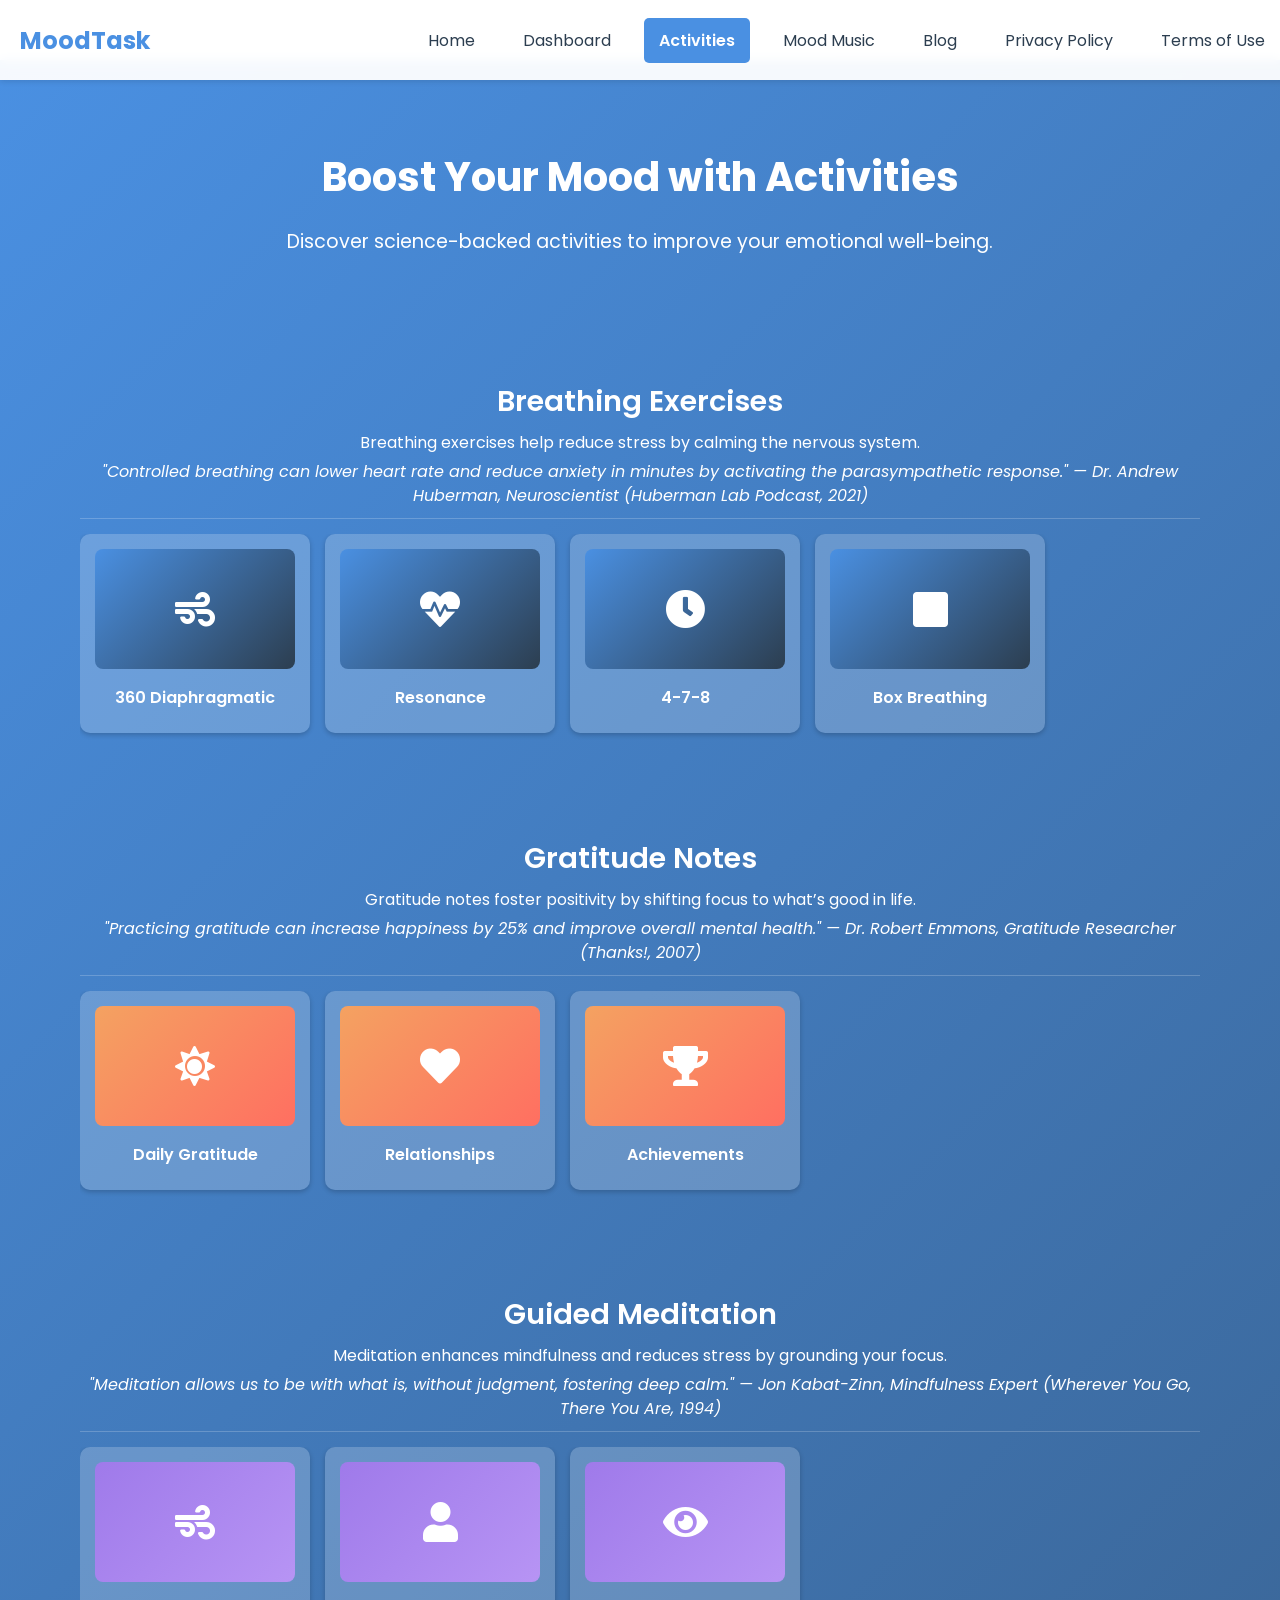
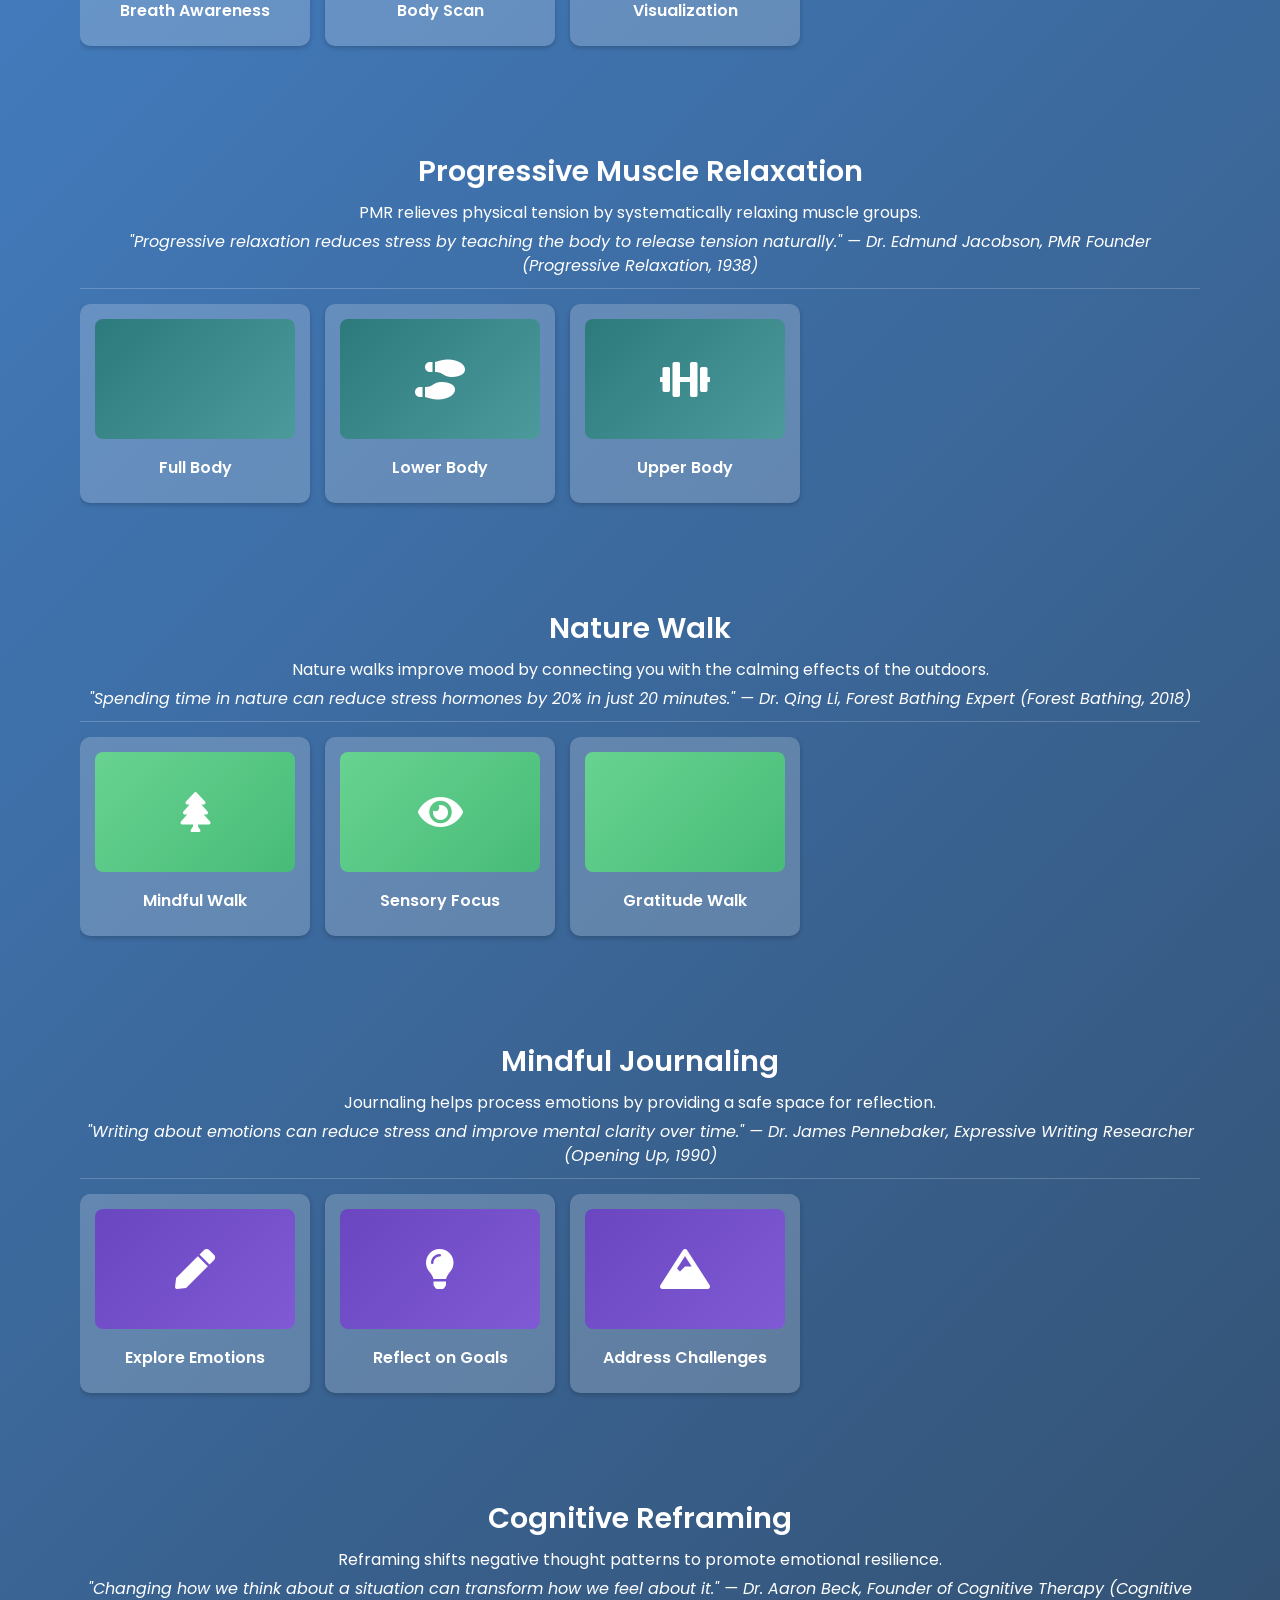
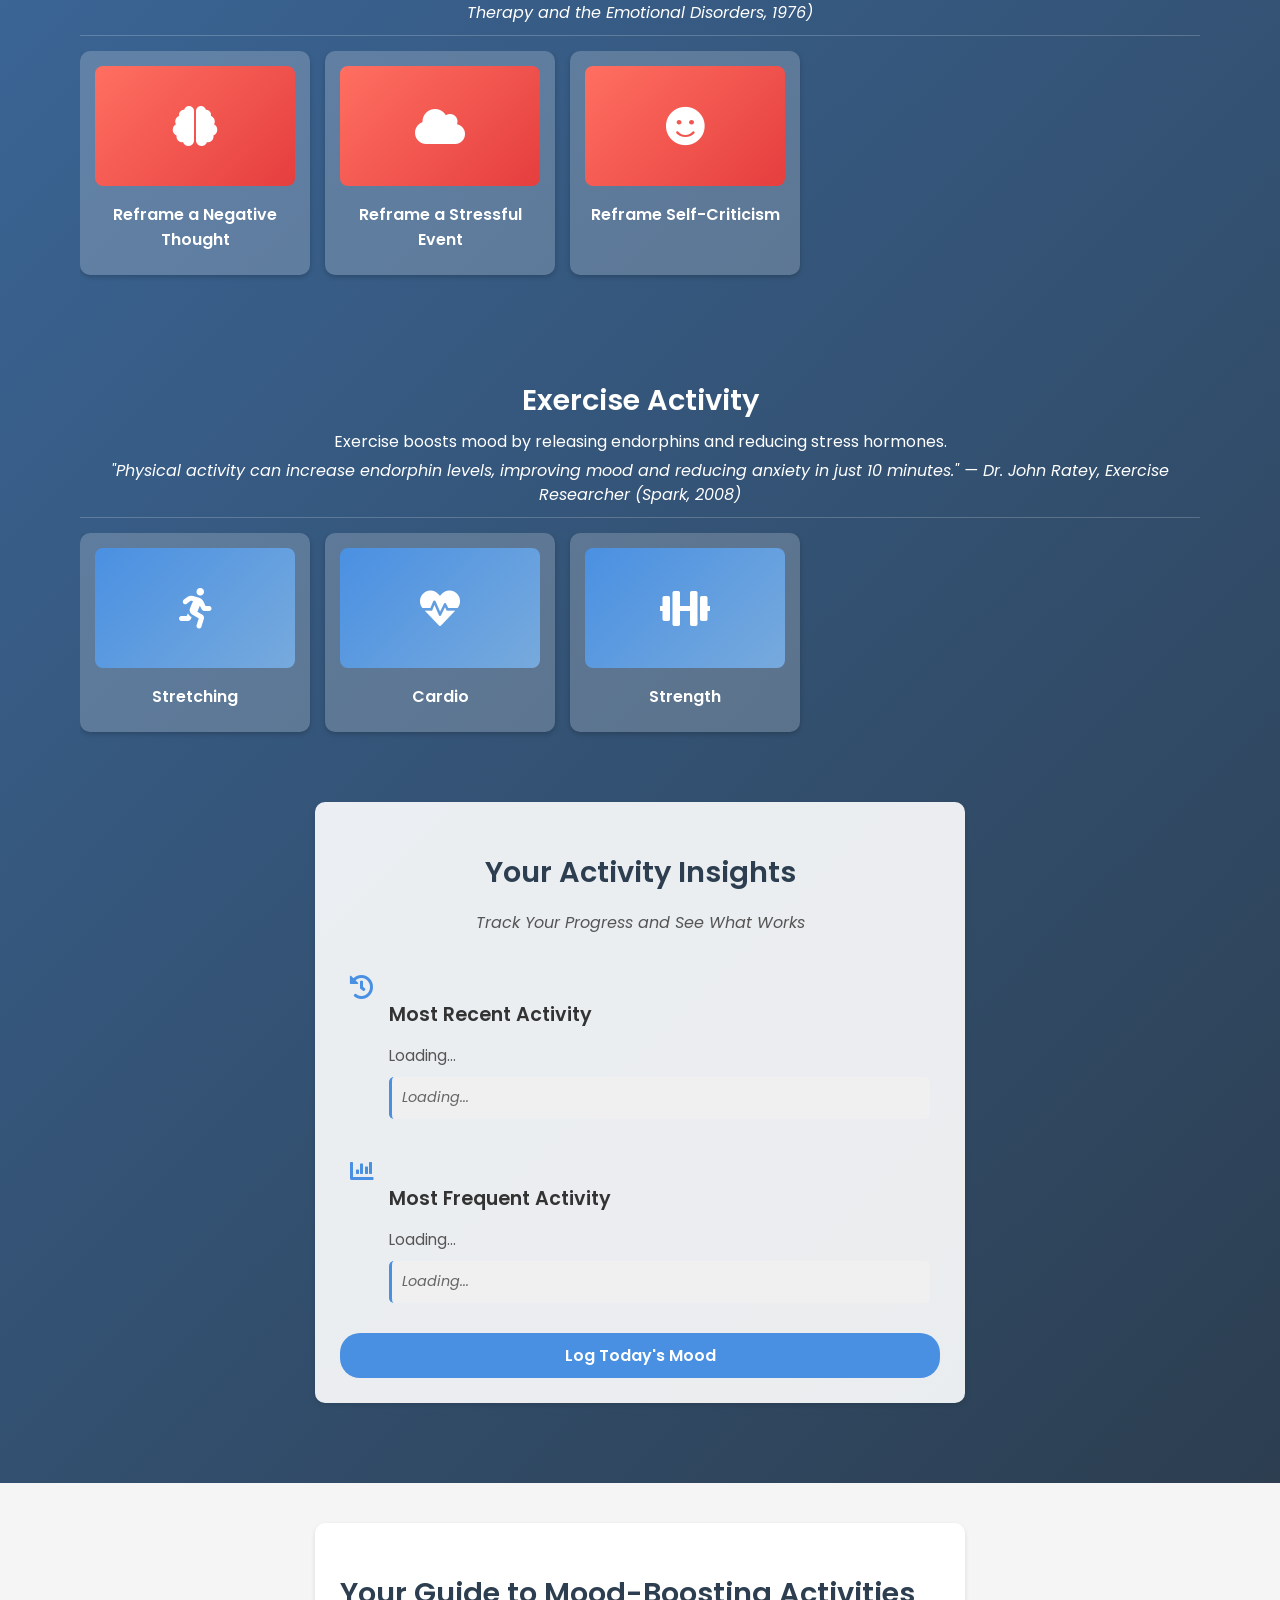
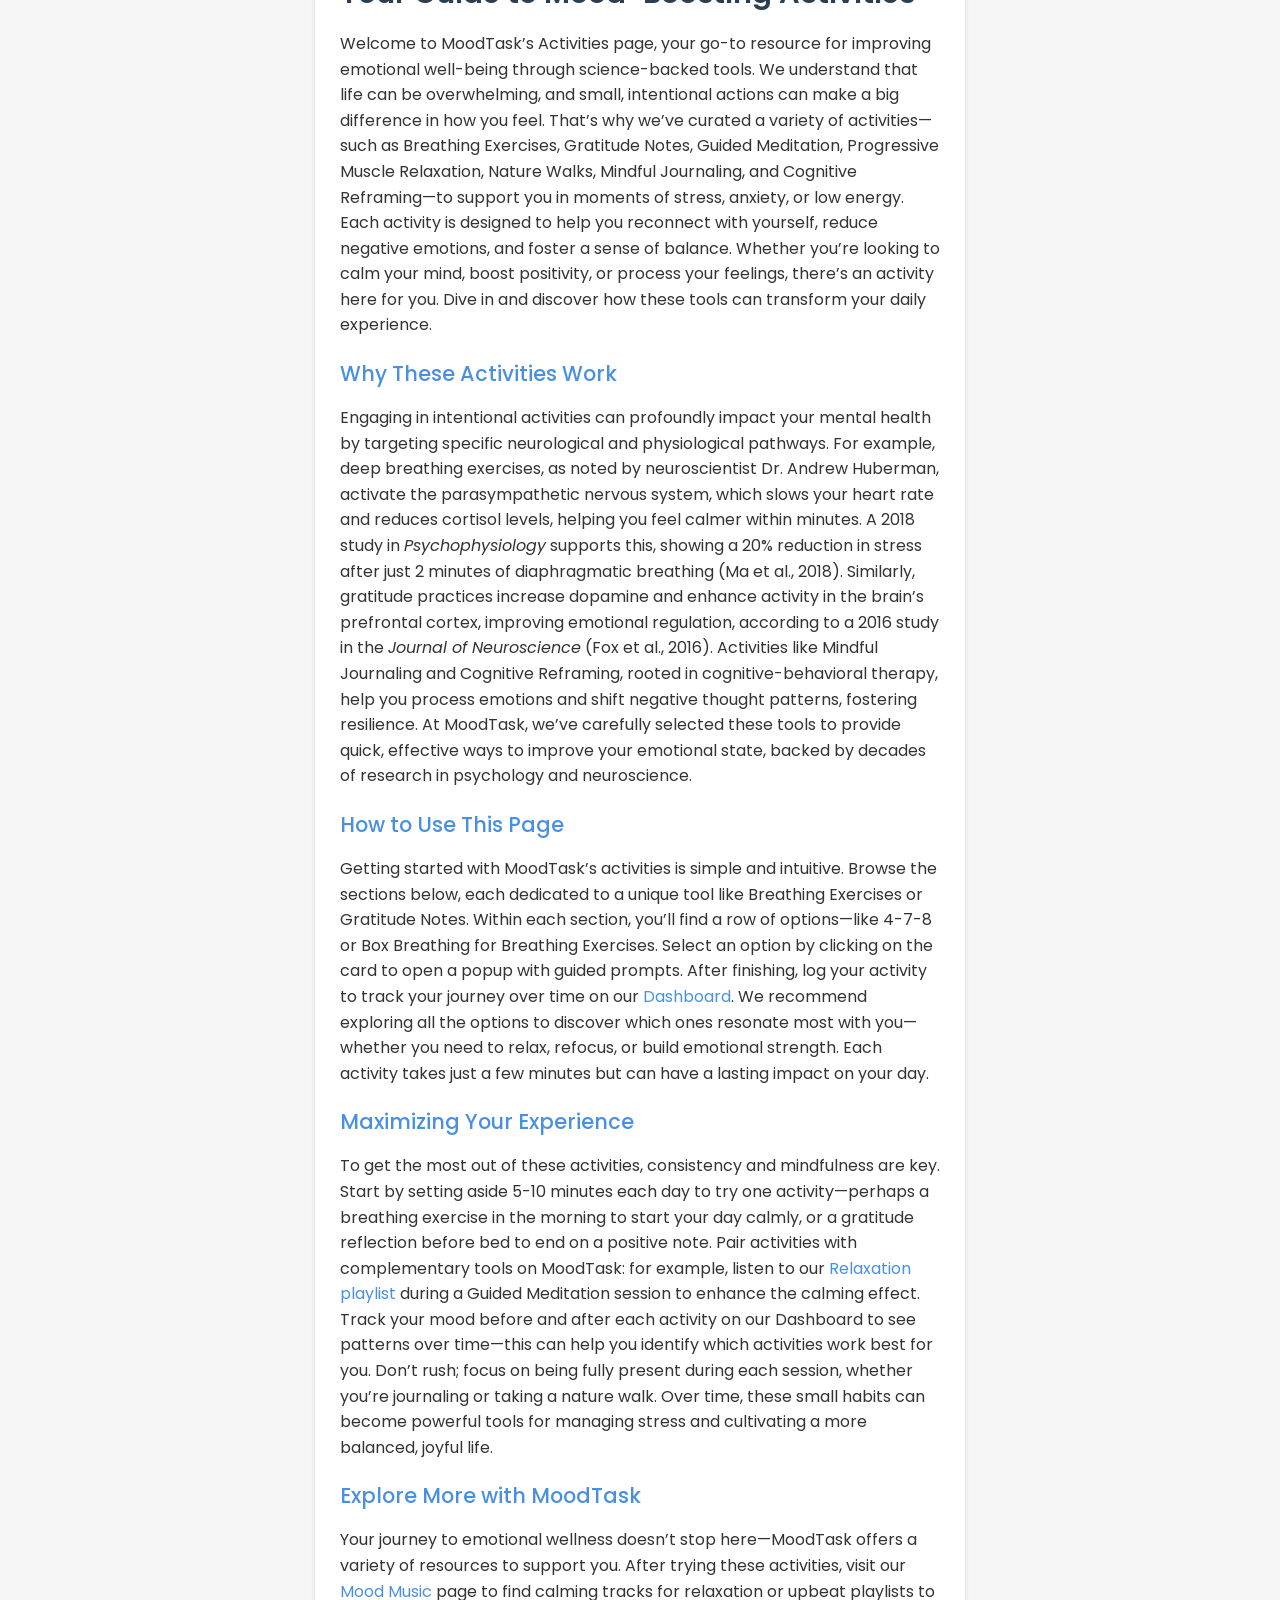
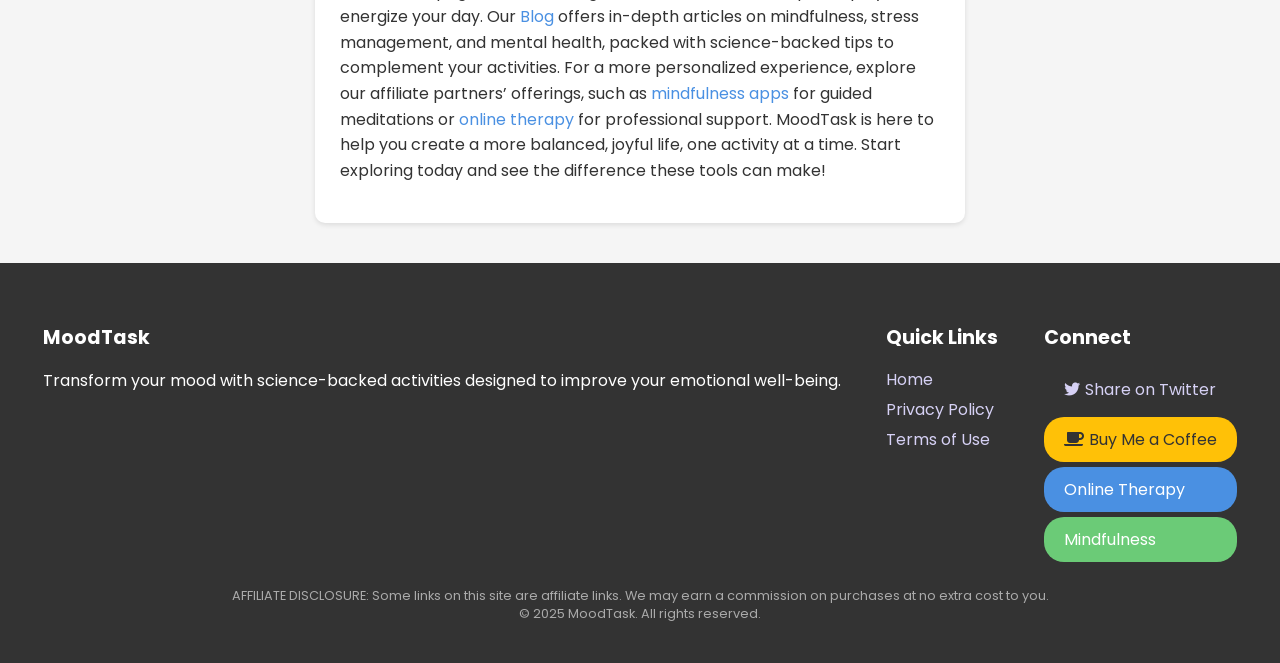
==== activities.html @ 82dcac77 "Update activities.html" ====
<!DOCTYPE html>
<html lang="en">
<head>
    <meta charset="UTF-8">
    <meta name="viewport" content="width=device-width, initial-scale=1.0">
    <meta name="description" content="MoodTask Activities - Science-backed activities to improve your mood and emotional well-being.">
    <meta name="keywords" content="MoodTask, mental health, activities, emotional well-being, stress relief">
    <meta name="robots" content="index, follow">
    <meta name="author" content="MoodTask">
    <title>MoodTask - Activities</title>
    <link rel="icon" type="image/x-icon" href="favicon.ico">
    <link href="https://fonts.googleapis.com/css2?family=Poppins:wght@300;400;500;600;700&display=swap" rel="stylesheet">
    <link rel="stylesheet" href="https://cdnjs.cloudflare.com/ajax/libs/font-awesome/5.15.4/css/all.min.css">
    <script async src="https://pagead2.googlesyndication.com/pagead/js/adsbygoogle.js?client=ca-pub-15181337633801567" crossorigin="anonymous"></script>
    <style>
        body {
            font-family: 'Poppins', sans-serif;
            background-color: #f5f5f5;
            margin: 0;
            padding: 0;
            color: #333;
            transition: background-color 0.3s ease;
        }
        .nav-bar {
            background-color: #fff;
            padding: 10px 20px;
            display: flex;
            justify-content: space-between;
            align-items: center;
            box-shadow: 0 2px 5px rgba(0,0,0,0.1);
            position: fixed;
            width: 100%;
            top: 0;
            z-index: 1000;
            max-width: 1400px;
            margin: 0 auto;
            left: 0;
            right: 0;
            height: 60px;
            backdrop-filter: blur(5px);
            background-color: rgba(255, 255, 255, 0.95);
        }
        .nav-bar .logo {
            font-size: 1.5em;
            font-weight: 700;
            color: #4A90E2;
        }
        .nav-bar .nav-links {
            display: flex;
            align-items: center;
            gap: 18px;
            padding-left: 30px;
            padding-right: 20px;
        }
        .nav-bar a {
            padding: 10px 15px;
            text-decoration: none;
            color: #2C3E50;
            font-weight: 400;
            transition: color 0.3s ease, background-color 0.3s ease, box-shadow 0.3s ease;
            border-radius: 5px;
        }
        .nav-bar a:hover {
            background-color: #f0f0f0;
            color: #2C3E50;
            box-shadow: 0 2px 5px rgba(0,0,0,0.1);
        }
        .nav-bar a.active {
            background-color: #4A90E2;
            color: white;
            font-weight: 600;
            transition: background-color 0.3s ease, color 0.3s ease;
        }
        .main-content {
            transition: opacity 0.5s ease;
            padding-top: 60px;
        }
        .main-content.fade-out {
            opacity: 0;
        }
        .main-content.fade-in {
            opacity: 1;
        }
        .hero {
            background: linear-gradient(135deg, #4A90E2, #2C3E50);
            color: white;
            padding: 60px 20px;
            text-align: center;
            position: relative;
        }
        .hero h1 {
            font-size: 2.5em;
            margin-bottom: 20px;
        }
        .hero p {
            font-size: 1.2em;
            margin-bottom: 30px;
        }
        .content-wrapper {
            display: flex;
            flex-wrap: wrap;
            justify-content: space-between;
            max-width: 1200px;
            margin: 0 auto;
            padding: 20px;
        }
        .welcome-guide {
            flex: 1;
            max-width: 600px;
            background: #fff;
            padding: 25px;
            border-radius: 10px;
            box-shadow: 0 2px 5px rgba(0,0,0,0.1);
            margin: 20px auto;
            text-align: left;
        }
        .welcome-guide h2 {
            font-size: 1.8em;
            font-weight: 600;
            color: #2C3E50;
            margin-bottom: 15px;
        }
        .welcome-guide h3 {
            font-size: 1.3em;
            font-weight: 500;
            color: #4A90E2;
            margin-top: 20px;
            margin-bottom: 10px;
        }
        .welcome-guide p {
            font-size: 1em;
            line-height: 1.6;
            color: #333;
            margin-bottom: 15px;
        }
        .welcome-guide a {
            color: #4A90E2;
            text-decoration: none;
        }
        .welcome-guide a:hover {
            text-decoration: underline;
        }
        .activity-section {
            margin-top: 30px;
            width: 100%;
            padding: 20px;
            box-sizing: border-box;
            max-width: 1200px;
            margin-left: auto;
            margin-right: auto;
        }
        .activity-section h2 {
            font-size: 1.8em;
            font-weight: 600;
            color: white;
            margin-bottom: 8px;
        }
        .expert-quote {
            font-size: 1em;
            color: white;
            line-height: 1.5;
            margin-bottom: 15px;
            padding-bottom: 10px;
            border-bottom: 1px solid rgba(255, 255, 255, 0.2);
        }
        .expert-quote .quote {
            font-style: italic;
            display: block;
            margin-top: 5px;
        }
        .activity-row {
            display: flex;
            overflow-x: auto;
            gap: 15px;
            padding-bottom: 10px;
            scrollbar-width: thin;
            scrollbar-color: #4A90E2 #2C3E50;
        }
        .activity-row::-webkit-scrollbar {
            height: 8px;
        }
        .activity-row::-webkit-scrollbar-track {
            background: #2C3E50;
            border-radius: 4px;
        }
        .activity-row::-webkit-scrollbar-thumb {
            background: #4A90E2;
            border-radius: 4px;
        }
        .activity-row::-webkit-scrollbar-thumb:hover {
            background: #3B82F6;
        }
        .activity-card {
            background: rgba(255, 255, 255, 0.2);
            color: white;
            padding: 15px;
            border-radius: 10px;
            box-shadow: 0 2px 5px rgba(0,0,0,0.2);
            width: 200px;
            flex: 0 0 auto;
            text-align: center;
            transition: transform 0.3s, background 0.3s;
            cursor: pointer;
        }
        .activity-card:hover {
            transform: scale(1.05);
            background: rgba(255, 255, 255, 0.3);
        }
        .thumbnail-area {
            width: 100%;
            height: 120px;
            border-radius: 8px;
            margin-bottom: 8px;
            display: flex;
            justify-content: center;
            align-items: center;
            background: linear-gradient(135deg, #4A90E2, #2C3E50);
        }
        .thumbnail-area i {
            font-size: 2.5em;
            color: white;
        }
        .activity-card h3 {
            font-size: 1em;
            font-weight: 600;
            margin-bottom: 8px;
        }
        /* Category-specific gradients */
        .activity-card.breathing .thumbnail-area {
            background: linear-gradient(135deg, #4A90E2, #2C3E50);
        }
        .activity-card.gratitude .thumbnail-area {
            background: linear-gradient(135deg, #F4A261, #FF6F61);
        }
        .activity-card.meditation .thumbnail-area {
            background: linear-gradient(135deg, #9F7AEA, #B794F4);
        }
        .activity-card.pmr .thumbnail-area {
            background: linear-gradient(135deg, #2C7A7B, #4C9A9B);
        }
        .activity-card.walk .thumbnail-area {
            background: linear-gradient(135deg, #68D391, #48BB78);
        }
        .activity-card.journaling .thumbnail-area {
            background: linear-gradient(135deg, #6B46C1, #805AD5);
        }
        .activity-card.reframing .thumbnail-area {
            background: linear-gradient(135deg, #FF6F61, #E53E3E);
        }
        .activity-card.exercise .thumbnail-area {
            background: linear-gradient(135deg, #4A90E2, #77AADD);
        }
        .activity-summary {
            background-color: rgba(255, 255, 255, 0.9);
            padding: 25px;
            border-radius: 10px;
            box-shadow: 0 2px 5px rgba(0,0,0,0.1);
            margin: 20px auto;
            text-align: left;
            max-width: 600px;
            color: #333;
        }
        .activity-summary .header {
            text-align: center;
            margin-bottom: 20px;
        }
        .activity-summary .header h2 {
            font-size: 1.8em;
            font-weight: 600;
            color: #2C3E50;
            margin-bottom: 5px;
        }
        .activity-summary .header p {
            font-size: 1em;
            color: #555;
            font-style: italic;
        }
        .activity-summary .trend {
            display: flex;
            align-items: flex-start;
            gap: 15px;
            margin-bottom: 20px;
            padding: 10px;
            border-radius: 5px;
            transition: background 0.3s;
        }
        .activity-summary .trend:hover {
            background: #f5f5f5;
        }
        .activity-summary .trend i {
            font-size: 1.5em;
            color: #4A90E2;
        }
        .activity-summary .trend div {
            flex: 1;
        }
        .activity-summary .trend h4 {
            font-size: 1.2em;
            font-weight: 600;
            margin-bottom: 5px;
            color: #333;
        }
        .activity-summary .trend p {
            font-size: 0.95em;
            color: #555;
            margin-bottom: 10px;
            line-height: 1.5;
        }
        .activity-summary .trend .insight {
            font-size: 0.9em;
            color: #666;
            font-style: italic;
            background: #f0f0f0;
            padding: 10px;
            border-left: 3px solid #4A90E2;
            border-radius: 5px;
            line-height: 1.5;
        }
        .activity-summary .cta-button {
            display: block;
            text-align: center;
            padding: 10px;
            background-color: #4A90E2;
            color: white;
            text-decoration: none;
            border-radius: 20px;
            font-weight: 600;
            transition: background-color 0.3s;
            margin-top: 20px;
        }
        .activity-summary .cta-button:hover {
            background-color: #2C3E50;
        }
        .footer {
            background-color: #333;
            color: white;
            padding: 40px 20px;
            display: flex;
            justify-content: space-around;
            flex-wrap: wrap;
            text-align: left;
        }
        .footer h3 {
            margin-bottom: 15px;
            font-size: 1.2em;
        }
        .footer a {
            color: #D6D1F5;
            text-decoration: none;
            display: block;
            margin: 5px 0;
        }
        .footer a:hover {
            text-decoration: underline;
        }
        .footer .affiliate-note {
            font-size: 0.8em;
            color: #aaa;
            margin-top: 20px;
            text-align: center;
            width: 100%;
        }
        .footer .connect a {
            padding: 10px 20px;
            margin: 5px 0;
            border: none;
            border-radius: 20px;
            cursor: pointer;
            font-size: 1em;
            display: flex;
            align-items: center;
            gap: 5px;
            text-decoration: none;
        }
        .footer .connect .coffee {
            background-color: #FFC107;
            color: #333;
        }
        .footer .connect .therapy {
            background-color: #4A90E2;
            color: white;
        }
        .footer .connect .mindfulness {
            background-color: #6BCB77;
            color: white;
        }
        .popup {
            display: none;
            position: fixed;
            top: 0;
            left: 0;
            width: 100%;
            height: 100%;
            background: rgba(0,0,0,0.5);
            justify-content: center;
            align-items: center;
            z-index: 1000;
        }
        .popup-content {
            background: #fff;
            padding: 20px;
            border-radius: 10px;
            max-width: 500px;
            width: 90%;
            position: relative;
            text-align: center;
            font-size: 1em;
            line-height: 1.6;
            font-weight: 400;
        }
        .popup-content h4 {
            font-size: 1.3em;
            font-weight: 600;
            line-height: 1.6;
            color: #2C3E50;
        }
        .close-button {
            position: absolute;
            top: 10px;
            right: 10px;
            background: none;
            border: none;
            font-size: 1.2em;
            cursor: pointer;
            color: #333;
        }
        .task-tiles {
            display: flex;
            flex-wrap: wrap;
            gap: 10px;
            justify-content: center;
            margin: 10px 0;
        }
        .task-tile {
            color: #fff;
            border: none;
            border-radius: 8px;
            cursor: pointer;
            display: flex;
            flex-direction: column;
            justify-content: center;
            align-items: center;
            font-size: 0.9em;
            font-weight: 500;
            line-height: 1.6;
            transition: transform 0.2s, box-shadow 0.3s;
            box-shadow: 0 2px 5px rgba(0,0,0,0.1);
            width: 120px;
            height: 80px;
            padding: 10px;
            text-align: center;
        }
        .task-tile:hover {
            transform: translateY(-2px);
            box-shadow: 0 4px 10px rgba(0,0,0,0.2);
        }
        .task-tile.breathing-type {
            background: linear-gradient(135deg, #4A90E2, #2C3E50);
        }
        .task-tile.breathing-type:hover {
            background: linear-gradient(135deg, #3B82F6, #1A2A44);
        }
        .task-tile.gratitude-type {
            background: linear-gradient(135deg, #F4A261, #FF6F61);
        }
        .task-tile.gratitude-type:hover {
            background: linear-gradient(135deg, #ED8936, #F56565);
        }
        .task-tile.meditation-type {
            background: linear-gradient(135deg, #9F7AEA, #B794F4);
        }
        .task-tile.meditation-type:hover {
            background: linear-gradient(135deg, #805AD5, #9F7AEA);
        }
        .task-tile.pmr-type {
            background: linear-gradient(135deg, #2C7A7B, #4C9A9B);
        }
        .task-tile.pmr-type:hover {
            background: linear-gradient(135deg, #1A5F60, #2C7A7B);
        }
        .task-tile.walk-type {
            background: linear-gradient(135deg, #68D391, #48BB78);
        }
        .task-tile.walk-type:hover {
            background: linear-gradient(135deg, #48BB78, #38A169);
        }
        .task-tile.journaling-type {
            background: linear-gradient(135deg, #6B46C1, #805AD5);
        }
        .task-tile.journaling-type:hover {
            background: linear-gradient(135deg, #553C9A, #6B46C1);
        }
        .task-tile.reframing-type {
            background: linear-gradient(135deg, #FF6F61, #E53E3E);
        }
        .task-tile.reframing-type:hover {
            background: linear-gradient(135deg, #F56565, #C53030);
        }
        .task-tile.exercise-type {
            background: linear-gradient(135deg, #4A90E2, #77AADD);
        }
        .task-tile.exercise-type:hover {
            background: linear-gradient(135deg, #3B82F6, #5A9BD5);
        }
        .breathing-container {
            position: relative;
            width: 120px;
            height: 120px;
            margin: 20px auto;
        }
        #breathing-circle {
            width: 100px;
            height: 100px;
            border-radius: 50%;
            background: linear-gradient(135deg, #4A90E2, #2C3E50);
            display: flex;
            flex-direction: column;
            justify-content: center;
            align-items: center;
            color: #fff;
            font-size: 1em;
            position: absolute;
            top: 10px;
            left: 10px;
            transition: transform 0.5s ease-in-out, background 0.5s ease-in-out;
        }
        #breathing-pulse {
            width: 120px;
            height: 120px;
            border-radius: 50%;
            background: rgba(74, 144, 226, 0.3);
            position: absolute;
            top: 0;
            left: 0;
            animation: pulse 2s infinite ease-in-out;
        }
        @keyframes pulse {
            0% { transform: scale(0.8); opacity: 0.5; }
            50% { transform: scale(1.2); opacity: 0.2; }
            100% { transform: scale(0.8); opacity: 0.5; }
        }
        #breathing-circle.inhale {
            transform: scale(1.2);
            background: linear-gradient(135deg, #4A90E2, #85C1E9);
        }
        #breathing-circle.hold {
            transform: scale(1);
            background: linear-gradient(135deg, #3B82F6, #4A90E2);
        }
        #breathing-circle.exhale {
            transform: scale(0.8);
            background: linear-gradient(135deg, #2C3E50, #4A90E2);
        }
        #breathing-step, #breathing-timer {
            font-size: 0.9em;
            font-weight: 500;
        }
        #breathing-timer {
            font-size: 0.8em;
            margin-top: 5px;
            opacity: 0.9;
        }
        #breathing-instruction, #meditation-prompt, #pmr-prompt, #walk-timer, #journaling-prompt, #reframing-prompt, #exercise-timer {
            margin: 10px 0;
            font-size: 1.1em;
            line-height: 1.6;
            font-weight: 500;
        }
        #journaling-text, #reframing-text {
            width: 100%;
            padding: 10px;
            border-radius: 5px;
            border: 1px solid #ddd;
            margin: 10px 0;
            resize: none;
            font-size: 1em;
            line-height: 1.6;
            font-weight: 400;
        }
        .action-button {
            background: #4A90E2;
            color: #fff;
            padding: 8px 15px;
            border: none;
            border-radius: 5px;
            cursor: pointer;
            margin: 10px 5px;
            display: inline-flex;
            align-items: center;
            gap: 5px;
            font-size: 1em;
            font-weight: 500;
            line-height: 1.6;
            transition: background-color 0.3s;
        }
        .action-button:hover {
            background: #2C3E50;
        }
        .log-button {
            padding: 8px 15px;
            background-color: #6BCB77;
            color: white;
            border: none;
            border-radius: 20px;
            cursor: pointer;
            font-size: 0.9em;
            transition: background-color 0.3s;
            margin-top: 10px;
            display: none;
        }
        .log-button.active {
            display: inline-block;
        }
        .log-button:hover {
            background-color: #5BBF66;
        }
        .affirmation {
            display: none;
            color: #4A90E2;
            font-style: italic;
            margin-top: 10px;
        }
        .progress-container {
            width: 100%;
            height: 10px;
            background: #ddd;
            border-radius: 5px;
            margin: 10px 0;
        }
        .progress-bar {
            height: 100%;
            background: #4A90E2;
            border-radius: 5px;
            transition: width 1s linear;
        }
        @media (max-width: 600px) {
            .nav-bar {
                flex-direction: column;
                gap: 8px;
                padding: 10px 20px;
                height: auto;
                min-height: 120px;
            }
            .nav-bar .nav-links {
                flex-direction: column;
                gap: 8px;
                align-items: center;
                width: 100%;
                padding-left: 0;
                padding-right: 0;
            }
            .nav-bar a {
                padding: 8px 20px;
                width: 100%;
                text-align: center;
                box-sizing: border-box;
            }
            .main-content {
                padding-top: 130px;
            }
            .hero {
                padding: 40px 15px;
            }
            .hero h1 {
                font-size: 1.8em;
            }
            .activity-row {
                display: grid;
                grid-template-columns: repeat(2, 1fr);
                gap: 10px;
                overflow-x: visible;
            }
            .activity-card {
                width: 140px;
                height: 140px;
                padding: 10px;
                display: flex;
                flex-direction: column;
                justify-content: center;
                align-items: center;
            }
            .thumbnail-area {
                height: 80px;
                width: 80px;
            }
            .thumbnail-area i {
                font-size: 2em;
            }
            .activity-card h3 {
                font-size: 0.9em;
                margin-bottom: 0;
            }
            .activity-summary {
                margin: 20px 10px;
                max-width: 100%;
                padding: 20px;
            }
            .activity-summary .header h2 {
                font-size: 1.5em;
            }
            .activity-summary .header p {
                font-size: 0.95em;
            }
            .activity-summary .trend h4 {
                font-size: 1.1em;
            }
            .activity-summary .trend p {
                font-size: 0.9em;
            }
            .content-wrapper {
                flex-direction: column;
                padding: 0 10px;
            }
            .welcome-guide {
                margin: 20px auto;
                max-width: 100%;
                padding: 20px;
            }
            .welcome-guide h2 {
                font-size: 1.5em;
            }
            .welcome-guide h3 {
                font-size: 1.2em;
            }
            .welcome-guide p {
                font-size: 0.95em;
            }
            .task-tile {
                width: 100px;
                height: 70px;
                font-size: 0.85em;
            }
            .expert-quote {
                font-size: 0.9em;
            }
            .breathing-container {
                width: 100px;
                height: 100px;
            }
            #breathing-circle {
                width: 80px;
                height: 80px;
                top: 10px;
                left: 10px;
            }
            #breathing-pulse {
                width: 100px;
                height: 100px;
            }
        }
    </style>
</head>
<body>
    <div class="nav-bar">
        <div class="logo">MoodTask</div>
        <div class="nav-links">
            <a href="index.html">Home</a>
            <a href="calendar.html">Dashboard</a>
            <a href="activities.html" class="active">Activities</a>
            <a href="music.html">Mood Music</a>
            <a href="blog.html">Blog</a>
            <a href="privacy.html">Privacy Policy</a>
            <a href="terms.html">Terms of Use</a>
        </div>
    </div>
    <div class="main-content fade-in">
        <div class="hero">
            <h1>Boost Your Mood with Activities</h1>
            <p>Discover science-backed activities to improve your emotional well-being.</p>
            <div class="activity-section">
                <div class="activity-section">
                    <h2>Breathing Exercises</h2>
                    <div class="expert-quote">
                        Breathing exercises help reduce stress by calming the nervous system.
                        <span class="quote">"Controlled breathing can lower heart rate and reduce anxiety in minutes by activating the parasympathetic response." — Dr. Andrew Huberman, Neuroscientist (Huberman Lab Podcast, 2021)</span>
                    </div>
                    <div class="activity-row">
                        <div class="activity-card breathing" data-tool="breathing" data-technique="diaphragmatic" onclick="openPopup('breathing', 'diaphragmatic')">
                            <div class="thumbnail-area">
                                <i class="fas fa-wind"></i>
                            </div>
                            <h3>360 Diaphragmatic</h3>
                        </div>
                        <div class="activity-card breathing" data-tool="breathing" data-technique="resonance" onclick="openPopup('breathing', 'resonance')">
                            <div class="thumbnail-area">
                                <i class="fas fa-heartbeat"></i>
                            </div>
                            <h3>Resonance</h3>
                        </div>
                        <div class="activity-card breathing" data-tool="breathing" data-technique="4-7-8" onclick="openPopup('breathing', '4-7-8')">
                            <div class="thumbnail-area">
                                <i class="fas fa-clock"></i>
                            </div>
                            <h3>4-7-8</h3>
                        </div>
                        <div class="activity-card breathing" data-tool="breathing" data-technique="box" onclick="openPopup('breathing', 'box')">
                            <div class="thumbnail-area">
                                <i class="fas fa-square"></i>
                            </div>
                            <h3>Box Breathing</h3>
                        </div>
                    </div>
                </div>
                <div class="activity-section">
                    <h2>Gratitude Notes</h2>
                    <div class="expert-quote">
                        Gratitude notes foster positivity by shifting focus to what’s good in life.
                        <span class="quote">"Practicing gratitude can increase happiness by 25% and improve overall mental health." — Dr. Robert Emmons, Gratitude Researcher (Thanks!, 2007)</span>
                    </div>
                    <div class="activity-row">
                        <div class="activity-card gratitude" data-tool="gratitude" data-technique="daily" onclick="openPopup('gratitude', 'daily')">
                            <div class="thumbnail-area">
                                <i class="fas fa-sun"></i>
                            </div>
                            <h3>Daily Gratitude</h3>
                        </div>
                        <div class="activity-card gratitude" data-tool="gratitude" data-technique="relationships" onclick="openPopup('gratitude', 'relationships')">
                            <div class="thumbnail-area">
                                <i class="fas fa-heart"></i>
                            </div>
                            <h3>Relationships</h3>
                        </div>
                        <div class="activity-card gratitude" data-tool="gratitude" data-technique="achievements" onclick="openPopup('gratitude', 'achievements')">
                            <div class="thumbnail-area">
                                <i class="fas fa-trophy"></i>
                            </div>
                            <h3>Achievements</h3>
                        </div>
                    </div>
                </div>
                <div class="activity-section">
                    <h2>Guided Meditation</h2>
                    <div class="expert-quote">
                        Meditation enhances mindfulness and reduces stress by grounding your focus.
                        <span class="quote">"Meditation allows us to be with what is, without judgment, fostering deep calm." — Jon Kabat-Zinn, Mindfulness Expert (Wherever You Go, There You Are, 1994)</span>
                    </div>
                    <div class="activity-row">
                        <div class="activity-card meditation" data-tool="meditation" data-technique="breath-awareness" onclick="openPopup('meditation', 'breath-awareness')">
                            <div class="thumbnail-area">
                                <i class="fas fa-wind"></i>
                            </div>
                            <h3>Breath Awareness</h3>
                        </div>
                        <div class="activity-card meditation" data-tool="meditation" data-technique="body-scan" onclick="openPopup('meditation', 'body-scan')">
                            <div class="thumbnail-area">
                                <i class="fas fa-user"></i>
                            </div>
                            <h3>Body Scan</h3>
                        </div>
                        <div class="activity-card meditation" data-tool="meditation" data-technique="visualization" onclick="openPopup('meditation', 'visualization')">
                            <div class="thumbnail-area">
                                <i class="fas fa-eye"></i>
                            </div>
                            <h3>Visualization</h3>
                        </div>
                    </div>
                </div>
                <div class="activity-section">
                    <h2>Progressive Muscle Relaxation</h2>
                    <div class="expert-quote">
                        PMR relieves physical tension by systematically relaxing muscle groups.
                        <span class="quote">"Progressive relaxation reduces stress by teaching the body to release tension naturally." — Dr. Edmund Jacobson, PMR Founder (Progressive Relaxation, 1938)</span>
                    </div>
                    <div class="activity-row">
                        <div class="activity-card pmr" data-tool="pmr" data-technique="full-body" onclick="openPopup('pmr', 'full-body')">
                            <div class="thumbnail-area">
                                <i class="fas fa-hand"></i>
                            </div>
                            <h3>Full Body</h3>
                        </div>
                        <div class="activity-card pmr" data-tool="pmr" data-technique="lower-body" onclick="openPopup('pmr', 'lower-body')">
                            <div class="thumbnail-area">
                                <i class="fas fa-shoe-prints"></i>
                            </div>
                            <h3>Lower Body</h3>
                        </div>
                        <div class="activity-card pmr" data-tool="pmr" data-technique="upper-body" onclick="openPopup('pmr', 'upper-body')">
                            <div class="thumbnail-area">
                                <i class="fas fa-dumbbell"></i>
                            </div>
                            <h3>Upper Body</h3>
                        </div>
                    </div>
                </div>
                <div class="activity-section">
                    <h2>Nature Walk</h2>
                    <div class="expert-quote">
                        Nature walks improve mood by connecting you with the calming effects of the outdoors.
                        <span class="quote">"Spending time in nature can reduce stress hormones by 20% in just 20 minutes." — Dr. Qing Li, Forest Bathing Expert (Forest Bathing, 2018)</span>
                    </div>
                    <div class="activity-row">
                        <div class="activity-card walk" data-tool="walk" data-technique="mindful" onclick="openPopup('walk', 'mindful')">
                            <div class="thumbnail-area">
                                <i class="fas fa-tree"></i>
                            </div>
                            <h3>Mindful Walk</h3>
                        </div>
                        <div class="activity-card walk" data-tool="walk" data-technique="sensory" onclick="openPopup('walk', 'sensory')">
                            <div class="thumbnail-area">
                                <i class="fas fa-eye"></i>
                            </div>
                            <h3>Sensory Focus</h3>
                        </div>
                        <div class="activity-card walk" data-tool="walk" data-technique="gratitude" onclick="openPopup('walk', 'gratitude')">
                            <div class="thumbnail-area">
                                <i class="fas fa-flower"></i>
                            </div>
                            <h3>Gratitude Walk</h3>
                        </div>
                    </div>
                </div>
                <div class="activity-section">
                    <h2>Mindful Journaling</h2>
                    <div class="expert-quote">
                        Journaling helps process emotions by providing a safe space for reflection.
                        <span class="quote">"Writing about emotions can reduce stress and improve mental clarity over time." — Dr. James Pennebaker, Expressive Writing Researcher (Opening Up, 1990)</span>
                    </div>
                    <div class="activity-row">
                        <div class="activity-card journaling" data-tool="journaling" data-technique="emotions" onclick="openPopup('journaling', 'emotions')">
                            <div class="thumbnail-area">
                                <i class="fas fa-pen"></i>
                            </div>
                            <h3>Explore Emotions</h3>
                        </div>
                        <div class="activity-card journaling" data-tool="journaling" data-technique="goals" onclick="openPopup('journaling', 'goals')">
                            <div class="thumbnail-area">
                                <i class="fas fa-lightbulb"></i>
                            </div>
                            <h3>Reflect on Goals</h3>
                        </div>
                        <div class="activity-card journaling" data-tool="journaling" data-technique="challenges" onclick="openPopup('journaling', 'challenges')">
                            <div class="thumbnail-area">
                                <i class="fas fa-mountain"></i>
                            </div>
                            <h3>Address Challenges</h3>
                        </div>
                    </div>
                </div>
                <div class="activity-section">
                    <h2>Cognitive Reframing</h2>
                    <div class="expert-quote">
                        Reframing shifts negative thought patterns to promote emotional resilience.
                        <span class="quote">"Changing how we think about a situation can transform how we feel about it." — Dr. Aaron Beck, Founder of Cognitive Therapy (Cognitive Therapy and the Emotional Disorders, 1976)</span>
                    </div>
                    <div class="activity-row">
                        <div class="activity-card reframing" data-tool="reframing" data-technique="negative-thought" onclick="openPopup('reframing', 'negative-thought')">
                            <div class="thumbnail-area">
                                <i class="fas fa-brain"></i>
                            </div>
                            <h3>Reframe a Negative Thought</h3>
                        </div>
                        <div class="activity-card reframing" data-tool="reframing" data-technique="stressful-event" onclick="openPopup('reframing', 'stressful-event')">
                            <div class="thumbnail-area">
                                <i class="fas fa-cloud"></i>
                            </div>
                            <h3>Reframe a Stressful Event</h3>
                        </div>
                        <div class="activity-card reframing" data-tool="reframing" data-technique="self-criticism" onclick="openPopup('reframing', 'self-criticism')">
                            <div class="thumbnail-area">
                                <i class="fas fa-smile"></i>
                            </div>
                            <h3>Reframe Self-Criticism</h3>
                        </div>
                    </div>
                </div>
                <div class="activity-section">
                    <h2>Exercise Activity</h2>
                    <div class="expert-quote">
                        Exercise boosts mood by releasing endorphins and reducing stress hormones.
                        <span class="quote">"Physical activity can increase endorphin levels, improving mood and reducing anxiety in just 10 minutes." — Dr. John Ratey, Exercise Researcher (Spark, 2008)</span>
                    </div>
                    <div class="activity-row">
                        <div class="activity-card exercise" data-tool="exercise" data-technique="stretching" onclick="openPopup('exercise', 'stretching')">
                            <div class="thumbnail-area">
                                <i class="fas fa-running"></i>
                            </div>
                            <h3>Stretching</h3>
                        </div>
                        <div class="activity-card exercise" data-tool="exercise" data-technique="cardio" onclick="openPopup('exercise', 'cardio')">
                            <div class="thumbnail-area">
                                <i class="fas fa-heartbeat"></i>
                            </div>
                            <h3>Cardio</h3>
                        </div>
                        <div class="activity-card exercise" data-tool="exercise" data-technique="strength" onclick="openPopup('exercise', 'strength')">
                            <div class="thumbnail-area">
                                <i class="fas fa-dumbbell"></i>
                            </div>
                            <h3>Strength</h3>
                        </div>
                    </div>
                </div>
            </div>
            <div class="activity-summary" id="activitySummary">
                <div class="header">
                    <h2>Your Activity Insights</h2>
                    <p>Track Your Progress and See What Works</p>
                </div>
                <div class="trend" id="recentActivity">
                    <i class="fas fa-history"></i>
                    <div>
                        <h4>Most Recent Activity</h4>
                        <p id="recentActivityText">Loading...</p>
                        <div class="insight" id="recentActivityInsight">Loading...</div>
                    </div>
                </div>
                <div class="trend" id="frequentActivity">
                    <i class="fas fa-chart-bar"></i>
                    <div>
                        <h4>Most Frequent Activity</h4>
                        <p id="frequentActivityText">Loading...</p>
                        <div class="insight" id="frequentActivityInsight">Loading...</div>
                    </div>
                </div>
                <a href="index.html" class="cta-button" id="logMoodCTA">Log Today's Mood</a>
            </div>
        </div>
        <div class="content-wrapper">
            <div class="welcome-guide">
                <h2>Your Guide to Mood-Boosting Activities</h2>
                <p>Welcome to MoodTask’s Activities page, your go-to resource for improving emotional well-being through science-backed tools. We understand that life can be overwhelming, and small, intentional actions can make a big difference in how you feel. That’s why we’ve curated a variety of activities—such as Breathing Exercises, Gratitude Notes, Guided Meditation, Progressive Muscle Relaxation, Nature Walks, Mindful Journaling, and Cognitive Reframing—to support you in moments of stress, anxiety, or low energy. Each activity is designed to help you reconnect with yourself, reduce negative emotions, and foster a sense of balance. Whether you’re looking to calm your mind, boost positivity, or process your feelings, there’s an activity here for you. Dive in and discover how these tools can transform your daily experience.</p>
                
                <h3>Why These Activities Work</h3>
                <p>Engaging in intentional activities can profoundly impact your mental health by targeting specific neurological and physiological pathways. For example, deep breathing exercises, as noted by neuroscientist Dr. Andrew Huberman, activate the parasympathetic nervous system, which slows your heart rate and reduces cortisol levels, helping you feel calmer within minutes. A 2018 study in <em>Psychophysiology</em> supports this, showing a 20% reduction in stress after just 2 minutes of diaphragmatic breathing (Ma et al., 2018). Similarly, gratitude practices increase dopamine and enhance activity in the brain’s prefrontal cortex, improving emotional regulation, according to a 2016 study in the <em>Journal of Neuroscience</em> (Fox et al., 2016). Activities like Mindful Journaling and Cognitive Reframing, rooted in cognitive-behavioral therapy, help you process emotions and shift negative thought patterns, fostering resilience. At MoodTask, we’ve carefully selected these tools to provide quick, effective ways to improve your emotional state, backed by decades of research in psychology and neuroscience.</p>
                
                <h3>How to Use This Page</h3>
                <p>Getting started with MoodTask’s activities is simple and intuitive. Browse the sections below, each dedicated to a unique tool like Breathing Exercises or Gratitude Notes. Within each section, you’ll find a row of options—like 4-7-8 or Box Breathing for Breathing Exercises. Select an option by clicking on the card to open a popup with guided prompts. After finishing, log your activity to track your journey over time on our <a href="calendar.html">Dashboard</a>. We recommend exploring all the options to discover which ones resonate most with you—whether you need to relax, refocus, or build emotional strength. Each activity takes just a few minutes but can have a lasting impact on your day.</p>
                
                <h3>Maximizing Your Experience</h3>
                <p>To get the most out of these activities, consistency and mindfulness are key. Start by setting aside 5-10 minutes each day to try one activity—perhaps a breathing exercise in the morning to start your day calmly, or a gratitude reflection before bed to end on a positive note. Pair activities with complementary tools on MoodTask: for example, listen to our <a href="music.html">Relaxation playlist</a> during a Guided Meditation session to enhance the calming effect. Track your mood before and after each activity on our Dashboard to see patterns over time—this can help you identify which activities work best for you. Don’t rush; focus on being fully present during each session, whether you’re journaling or taking a nature walk. Over time, these small habits can become powerful tools for managing stress and cultivating a more balanced, joyful life.</p>
                
                <h3>Explore More with MoodTask</h3>
                <p>Your journey to emotional wellness doesn’t stop here—MoodTask offers a variety of resources to support you. After trying these activities, visit our <a href="music.html">Mood Music</a> page to find calming tracks for relaxation or upbeat playlists to energize your day. Our <a href="blog.html">Blog</a> offers in-depth articles on mindfulness, stress management, and mental health, packed with science-backed tips to complement your activities. For a more personalized experience, explore our affiliate partners’ offerings, such as <a href="https://www.mindfulness.com/?aff_id=67890">mindfulness apps</a> for guided meditations or <a href="https://www.online-therapy.com/?aff_id=12345">online therapy</a> for professional support. MoodTask is here to help you create a more balanced, joyful life, one activity at a time. Start exploring today and see the difference these tools can make!</p>
            </div>
        </div>
        <div class="footer">
            <div>
                <h3>MoodTask</h3>
                <p>Transform your mood with science-backed activities designed to improve your emotional well-being.</p>
            </div>
            <div>
                <h3>Quick Links</h3>
                <a href="index.html">Home</a>
                <a href="privacy.html">Privacy Policy</a>
                <a href="terms.html">Terms of Use</a>
            </div>
            <div class="connect">
                <h3>Connect</h3>
                <a href="https://twitter.com/share?url=https://moodtask.org"><i class="fab fa-twitter"></i> Share on Twitter</a>
                <a href="https://www.buymeacoffee.com/moodtask" class="coffee"><i class="fas fa-coffee"></i> Buy Me a Coffee</a>
                <a href="https://www.online-therapy.com/?aff_id=12345" class="therapy">Online Therapy</a>
                <a href="https://www.mindfulness.com/?aff_id=67890" class="mindfulness">Mindfulness</a>
            </div>
            <div class="affiliate-note">
                AFFILIATE DISCLOSURE: Some links on this site are affiliate links. We may earn a commission on purchases at no extra cost to you.<br>
                © 2025 MoodTask. All rights reserved.
            </div>
        </div>

        <!-- Popups -->
        <div id="breathing-popup" class="popup">
            <div class="popup-content">
                <h4>Breathing Exercises</h4>
                <p id="breathing-instruction"></p>
                <div class="breathing-container">
                    <div id="breathing-pulse"></div>
                    <div id="breathing-circle" style="display: none;">
                        <span id="breathing-step">Inhale</span>
                        <span id="breathing-timer">4s</span>
                    </div>
                </div>
                <button class="action-button" id="breathing-try-another" style="display: none;" onclick="resetBreathing()">Try Another</button>
                <button class="log-button" id="breathing-log">Log Activity</button>
                <p class="affirmation">Well done completing the breathing exercise.</p>
                <button class="close-button" onclick="closePopup('breathing')"><i class="fas fa-times"></i></button>
            </div>
        </div>
        <div id="gratitude-popup" class="popup">
            <div class="popup-content">
                <h4>Gratitude Notes</h4>
                <p id="gratitude-prompt"></p>
                <textarea id="gratitude-text" rows="3" style="display: none;"></textarea>
                <button class="action-button" id="gratitude-save" style="display: none;" onclick="saveGratitude()">Save Gratitude</button>
                <button class="log-button" id="gratitude-log">Log Activity</button>
                <p class="affirmation">Your gratitude note has been saved successfully.</p>
                <button class="close-button" onclick="closePopup('gratitude')"><i class="fas fa-times"></i></button>
            </div>
        </div>
        <div id="meditation-popup" class="popup">
            <div class="popup-content">
                <h4>Guided Meditation</h4>
                <p id="meditation-prompt"></p>
                <button class="action-button" id="meditation-try-another" style="display: none;" onclick="resetMeditation()">Try Another</button>
                <button class="log-button" id="meditation-log">Log Activity</button>
                <p class="affirmation">Thank you for taking time to center yourself.</p>
                <button class="close-button" onclick="closePopup('meditation')"><i class="fas fa-times"></i></button>
            </div>
        </div>
        <div id="pmr-popup" class="popup">
            <div class="popup-content">
                <h4>Progressive Muscle Relaxation</h4>
                <p id="pmr-prompt"></p>
                <button class="action-button" id="pmr-try-another" style="display: none;" onclick="resetPMR()">Try Another</button>
                <button class="log-button" id="pmr-log">Log Activity</button>
                <p class="affirmation">Thank you for taking time to relax your body.</p>
                <button class="close-button" onclick="closePopup('pmr')"><i class="fas fa-times"></i></button>
            </div>
        </div>
        <div id="walk-popup" class="popup">
            <div class="popup-content">
                <h4>Nature Walk</h4>
                <div class="progress-container"><div id="walk-progress" class="progress-bar"></div></div>
                <p id="walk-timer"></p>
                <button class="log-button" id="walk-log">Log Activity</button>
                <p class="affirmation">Great job connecting with nature.</p>
                <button class="close-button" onclick="closePopup('walk')"><i class="fas fa-times"></i></button>
            </div>
        </div>
        <div id="journaling-popup" class="popup">
            <div class="popup-content">
                <h4>Mindful Journaling</h4>
                <p id="journaling-prompt"></p>
                <textarea id="journaling-text" rows="3" style="display: none;"></textarea>
                <button class="action-button" id="journaling-save" style="display: none;" onclick="saveJournaling()">Save Entry</button>
                <button class="log-button" id="journaling-log">Log Activity</button>
                <p class="affirmation">Thank you for reflecting mindfully.</p>
                <button class="close-button" onclick="closePopup('journaling')"><i class="fas fa-times"></i></button>
            </div>
        </div>
        <div id="reframing-popup" class="popup">
            <div class="popup-content">
                <h4>Cognitive Reframing</h4>
                <p id="reframing-prompt"></p>
                <textarea id="reframing-text" rows="3" style="display: none;"></textarea>
                <button class="action-button" id="reframing-save" style="display: none;" onclick="saveReframing()">Save Reframe</button>
                <button class="log-button" id="reframing-log">Log Activity</button>
                <p class="affirmation">Great job shifting your perspective.</p>
                <button class="close-button" onclick="closePopup('reframing')"><i class="fas fa-times"></i></button>
            </div>
        </div>
        <div id="exercise-popup" class="popup">
            <div class="popup-content">
                <h4>Exercise Activity</h4>
                <div class="progress-container"><div id="exercise-progress" class="progress-bar"></div></div>
                <p id="exercise-timer"></p>
                <button class="log-button" id="exercise-log">Log Activity</button>
                <p class="affirmation">Great job getting active!</p>
                <button class="close-button" onclick="closePopup('exercise')"><i class="fas fa-times"></i></button>
            </div>
        </div>
    </div>
    <script>
        function adjustMainContentPadding() {
            const navBar = document.querySelector('.nav-bar');
            const mainContent = document.querySelector('.main-content');
            if (navBar && mainContent) {
                const navHeight = navBar.offsetHeight;
                mainContent.style.paddingTop = `${navHeight + 10}px`;
                console.log('Adjusted main content padding to:', mainContent.style.paddingTop);
            } else {
                console.error('Nav bar or main content not found for padding adjustment');
            }
        }

        function setupActivityCards() {
            const activityCards = document.querySelectorAll('.activity-card');
            activityCards.forEach((card) => {
                card.addEventListener('click', () => {
                    const tool = card.getAttribute('data-tool');
                    const technique = card.getAttribute('data-technique');
                    openPopup(tool, technique);
                    console.log(`Opened popup for activity: ${tool}, technique: ${technique}`);
                });
            });

            const logButtons = document.querySelectorAll('.log-button');
            logButtons.forEach((button) => {
                button.addEventListener('click', () => {
                    const popup = button.closest('.popup');
                    const tool = popup.id.split('-')[0];
                    const activityName = popup.querySelector('h4').textContent;
                    const today = new Date('2025-05-01').toISOString().split('T')[0];
                    const activityKey = `activity-${today}`;
                    let activities = JSON.parse(localStorage.getItem(activityKey)) || [];
                    activities.push({ name: activityName, timestamp: new Date().toISOString() });
                    localStorage.setItem(activityKey, JSON.stringify(activities));
                    console.log(`Logged activity: ${activityName} on ${today}`);
                    analyzeActivityTrends();
                    button.textContent = 'Logged!';
                    button.disabled = true;
                    button.style.backgroundColor = '#A9A9A9';
                });
            });
            console.log('Activity cards set up with', activityCards.length, 'cards');
        }

        function openPopup(tool, technique) {
            const popup = document.getElementById(`${tool}-popup`);
            popup.style.display = 'flex';
            const logButton = popup.querySelector('.log-button');
            logButton.classList.add('active');

            if (tool === 'breathing') startBreathingTechnique(technique);
            if (tool === 'gratitude') startGratitudeTechnique(technique);
            if (tool === 'meditation') startMeditationTechnique(technique);
            if (tool === 'pmr') startPMRTechnique(technique);
            if (tool === 'walk') {
                initWalk();
                startWalkTechnique(technique);
            }
            if (tool === 'journaling') startJournalingTechnique(technique);
            if (tool === 'reframing') startReframingTechnique(technique);
            if (tool === 'exercise') {
                initExercise();
                startExerciseTechnique(technique);
            }
        }

        function closePopup(tool) {
            const popup = document.getElementById(`${tool}-popup`);
            popup.style.display = 'none';
            if (tool === 'breathing') stopBreathing();
            if (tool === 'meditation') resetMeditation();
            if (tool === 'pmr') resetPMR();
            if (tool === 'walk') stopWalk();
            if (tool === 'gratitude') resetGratitude();
            if (tool === 'journaling') resetJournaling();
            if (tool === 'reframing') resetReframing();
            if (tool === 'exercise') stopExercise();
        }

        // Breathing Exercises
        let breathingInterval = null;
        let countdownInterval = null;
        function startBreathingTechnique(type) {
            const circle = document.getElementById('breathing-circle');
            const stepText = document.getElementById('breathing-step');
            const timerText = document.getElementById('breathing-timer');
            const instruction = document.getElementById('breathing-instruction');
            const tryAnotherButton = document.getElementById('breathing-try-another');
            let phaseIndex = 0;
            let phaseTime = 0;
            let countdown = 0;

            const techniques = {
                'diaphragmatic': {
                    instruction: 'Place a hand on your belly. Inhale deeply through your nose, expanding your belly, then exhale slowly. Practice for 60 seconds.',
                    phases: [
                        { name: 'inhale', duration: 4, text: 'Inhale' },
                        { name: 'hold', duration: 2, text: 'Hold' },
                        { name: 'exhale', duration: 6, text: 'Exhale' }
                    ]
                },
                'resonance': {
                    instruction: 'Breathe smoothly through your nose. Inhale for 5 seconds, exhale for 5 seconds to find your rhythm. Practice for 60 seconds.',
                    phases: [
                        { name: 'inhale', duration: 5, text: 'Inhale' },
                        { name: 'exhale', duration: 5, text: 'Exhale' }
                    ]
                },
                '4-7-8': {
                    instruction: 'Inhale quietly through your nose for 4 seconds, hold for 7 seconds, then exhale through pursed lips for 8 seconds. Practice for 60 seconds.',
                    phases: [
                        { name: 'inhale', duration: 4, text: 'Inhale' },
                        { name: 'hold', duration: 7, text: 'Hold' },
                        { name: 'exhale', duration: 8, text: 'Exhale' }
                    ]
                },
                'box': {
                    instruction: 'Inhale through your nose for 4 seconds, hold for 4 seconds, exhale for 4 seconds, hold again for 4 seconds—like a box pattern. Practice for 60 seconds.',
                    phases: [
                        { name: 'inhale', duration: 4, text: 'Inhale' },
                        { name: 'hold', duration: 4, text: 'Hold' },
                        { name: 'exhale', duration: 4, text: 'Exhale' },
                        { name: 'hold', duration: 4, text: 'Hold' }
                    ]
                }
            };

            const selectedTechnique = techniques[type];
            const phases = selectedTechnique.phases;
            instruction.textContent = selectedTechnique.instruction;
            circle.style.display = 'flex';
            tryAnotherButton.style.display = 'inline-flex';

            if (breathingInterval) clearInterval(breathingInterval);
            if (countdownInterval) clearInterval(countdownInterval);

            countdown = phases[phaseIndex].duration;
            timerText.textContent = `${countdown}s`;

            breathingInterval = setInterval(() => {
                phaseTime++;
                const currentPhase = phases[phaseIndex];
                if (phaseTime >= currentPhase.duration) {
                    phaseTime = 0;
                    phaseIndex = (phaseIndex + 1) % phases.length;
                    const nextPhase = phases[phaseIndex];
                    stepText.textContent = nextPhase.text;
                    circle.className = 'inhale hold exhale';
                    circle.classList.add(nextPhase.name);
                    countdown = nextPhase.duration;
                    timerText.textContent = `${countdown}s`;
                }
            }, 1000);

            countdownInterval = setInterval(() => {
                countdown--;
                if (countdown >= 0) {
                    timerText.textContent = `${countdown}s`;
                }
            }, 1000);

            setTimeout(() => {
                stopBreathing();
                document.querySelector('#breathing-popup .affirmation').style.display = 'block';
            }, 60000);
        }

        function stopBreathing() {
            if (breathingInterval) {
                clearInterval(breathingInterval);
                breathingInterval = null;
            }
            if (countdownInterval) {
                clearInterval(countdownInterval);
                countdownInterval = null;
            }
        }

        function resetBreathing() {
            stopBreathing();
            const circle = document.getElementById('breathing-circle');
            const instruction = document.getElementById('breathing-instruction');
            const tryAnotherButton = document.getElementById('breathing-try-another');
            const affirmation = document.querySelector('#breathing-popup .affirmation');
            circle.style.display = 'none';
            instruction.textContent = '';
            tryAnotherButton.style.display = 'none';
            affirmation.style.display = 'none';
        }

        // Gratitude Notes
        function startGratitudeTechnique(type) {
            const textArea = document.getElementById('gratitude-text');
            const saveButton = document.getElementById('gratitude-save');
            const prompt = document.getElementById('gratitude-prompt');
            const prompts = {
                'daily': 'Write about three things you are grateful for today.',
                'relationships': 'Reflect on a relationship that brings you joy and why.',
                'achievements': 'Describe a recent achievement you’re proud of and how it made you feel.'
            };
            prompt.textContent = prompts[type];
            textArea.style.display = 'block';
            saveButton.style.display = 'inline-flex';
            textArea.placeholder = prompts[type];
        }

        function saveGratitude() {
            const text = document.getElementById('gratitude-text').value;
            if (text) {
                const today = new Date('2025-05-01').toISOString().split('T')[0];
                let entries = JSON.parse(localStorage.getItem(`gratitude-${today}`)) || [];
                entries.push({ text, timestamp: new Date().toISOString() });
                localStorage.setItem(`gratitude-${today}`, JSON.stringify(entries));
                document.querySelector('#gratitude-popup .affirmation').style.display = 'block';
                document.getElementById('gratitude-save').style.display = 'none';
            }
        }

        function resetGratitude() {
            const prompt = document.getElementById('gratitude-prompt');
            const textArea = document.getElementById('gratitude-text');
            const saveButton = document.getElementById('gratitude-save');
            const affirmation = document.querySelector('#gratitude-popup .affirmation');
            prompt.textContent = '';
            textArea.style.display = 'none';
            textArea.value = '';
            saveButton.style.display = 'none';
            affirmation.style.display = 'none';
        }

        // Guided Meditation
        function startMeditationTechnique(type) {
            const prompt = document.getElementById('meditation-prompt');
            const tryAnotherButton = document.getElementById('meditation-try-another');
            const prompts = {
                'breath-awareness': 'Focus on your breath. Inhale deeply, exhale slowly, and notice the air moving through your body for 60 seconds.',
                'body-scan': 'Close your eyes and mentally scan your body from head to toe, noticing any sensations without judgment for 60 seconds.',
                'visualization': 'Imagine a peaceful place—like a beach or forest. Picture the details and immerse yourself for 60 seconds.'
            };
            prompt.textContent = prompts[type];
            setTimeout(() => {
                prompt.textContent = 'Meditation complete. Take a moment to notice how you feel.';
                tryAnotherButton.style.display = 'inline-flex';
                document.querySelector('#meditation-popup .affirmation').style.display = 'block';
            }, 60000);
        }

        function resetMeditation() {
            const prompt = document.getElementById('meditation-prompt');
            const tryAnotherButton = document.getElementById('meditation-try-another');
            const affirmation = document.querySelector('#meditation-popup .affirmation');
            prompt.textContent = '';
            tryAnotherButton.style.display = 'none';
            affirmation.style.display = 'none';
        }

        // Progressive Muscle Relaxation
        let pmrIndex = 0;
        let pmrInterval = null;
        function startPMRTechnique(type) {
            const prompt = document.getElementById('pmr-prompt');
            const tryAnotherButton = document.getElementById('pmr-try-another');
            const muscleGroups = {
                'full-body': [
                    'Clench your fists tightly for 5 seconds, then relax for 10 seconds.',
                    'Tense your arms by flexing your biceps for 5 seconds, then relax for 10 seconds.',
                    'Shrug your shoulders up to your ears for 5 seconds, then relax for 10 seconds.',
                    'Tense your stomach muscles for 5 seconds, then relax for 10 seconds.',
                    'Clench your thighs for 5 seconds, then relax for 10 seconds.',
                    'Point your toes upward to tense your calves for 5 seconds, then relax for 10 seconds.'
                ],
                'lower-body': [
                    'Clench your thighs for 5 seconds, then relax for 10 seconds.',
                    'Point your toes upward to tense your calves for 5 seconds, then relax for 10 seconds.',
                    'Curl your toes under to tense your feet for 5 seconds, then relax for 10 seconds.'
                ],
                'upper-body': [
                    'Clench your fists tightly for 5 seconds, then relax for 10 seconds.',
                    'Tense your arms by flexing your biceps for 5 seconds, then relax for 10 seconds.',
                    'Shrug your shoulders up to your ears for 5 seconds, then relax for 10 seconds.'
                ]
            };
            const selectedGroups = muscleGroups[type];
            pmrIndex = 0;

            function nextStep() {
                if (pmrIndex < selectedGroups.length) {
                    prompt.textContent = selectedGroups[pmrIndex];
                    pmrIndex++;
                    setTimeout(() => {
                        prompt.textContent = 'Relax and breathe deeply...';
                        setTimeout(nextStep, 10000);
                    }, 5000);
                } else {
                    prompt.textContent = 'PMR session complete. Take a moment to notice how relaxed you feel.';
                    tryAnotherButton.style.display = 'inline-flex';
                    document.querySelector('#pmr-popup .affirmation').style.display = 'block';
                    clearInterval(pmrInterval);
                }
            }

            nextStep();
        }

        function resetPMR() {
            const prompt = document.getElementById('pmr-prompt');
            const tryAnotherButton = document.getElementById('pmr-try-another');
            const affirmation = document.querySelector('#pmr-popup .affirmation');
            prompt.textContent = '';
            tryAnotherButton.style.display = 'none';
            affirmation.style.display = 'none';
            pmrIndex = 0;
            if (pmrInterval) clearInterval(pmrInterval);
        }

        // Nature Walk
        let walkInterval = null;
        function initWalk() {
            // Placeholder for initialization if needed
        }

        function startWalkTechnique(type) {
            const timer = document.getElementById('walk-timer');
            const progress = document.getElementById('walk-progress');
            const prompts = {
                'mindful': 'Walk slowly and notice your surroundings—focus on each step and your breath.',
                'sensory': 'Pay attention to the sights, sounds, and smells around you as you walk.',
                'gratitude': 'Reflect on things you’re grateful for in your environment as you walk.'
            };
            timer.textContent = prompts[type];
            let timeLeft = 300;
            progress.style.width = '100%';

            walkInterval = setInterval(() => {
                timeLeft--;
                const minutes = Math.floor(timeLeft / 60);
                const seconds = timeLeft % 60;
                progress.style.width = `${(timeLeft / 300) * 100}%`;
                if (timeLeft <= 0) {
                    clearInterval(walkInterval);
                    timer.textContent = 'Walk complete! Take a moment to reflect on how you feel.';
                    document.querySelector('#walk-popup .affirmation').style.display = 'block';
                }
            }, 1000);
        }

        function stopWalk() {
            if (walkInterval) {
                clearInterval(walkInterval);
                walkInterval = null;
            }
            const timer = document.getElementById('walk-timer');
            const progress = document.getElementById('walk-progress');
            const affirmation = document.querySelector('#walk-popup .affirmation');
            timer.textContent = '';
            progress.style.width = '0%';
            affirmation.style.display = 'none';
        }

        // Mindful Journaling
        function startJournalingTechnique(type) {
            const prompt = document.getElementById('journaling-prompt');
            const textArea = document.getElementById('journaling-text');
            const saveButton = document.getElementById('journaling-save');
            const prompts = {
                'emotions': 'Write about how you’re feeling right now and why you might feel this way.',
                'goals': 'Reflect on a goal you’d like to achieve and what steps you can take toward it.',
                'challenges': 'Describe a challenge you’re facing and how you might approach it differently.'
            };
            prompt.textContent = prompts[type];
            textArea.style.display = 'block';
            saveButton.style.display = 'inline-flex';
        }

        function saveJournaling() {
            const text = document.getElementById('journaling-text').value;
            if (text) {
                const today = new Date('2025-05-01').toISOString().split('T')[0];
                let entries = JSON.parse(localStorage.getItem(`journaling-${today}`)) || [];
                entries.push({ text, timestamp: new Date().toISOString() });
                localStorage.setItem(`journaling-${today}`, JSON.stringify(entries));
                document.querySelector('#journaling-popup .affirmation').style.display = 'block';
                document.getElementById('journaling-save').style.display = 'none';
            }
        }

        function resetJournaling() {
            const prompt = document.getElementById('journaling-prompt');
            const textArea = document.getElementById('journaling-text');
            const saveButton = document.getElementById('journaling-save');
            const affirmation = document.querySelector('#journaling-popup .affirmation');
            prompt.textContent = '';
            textArea.style.display = 'none';
            textArea.value = '';
            saveButton.style.display = 'none';
            affirmation.style.display = 'none';
        }

        // Cognitive Reframing
        function startReframingTechnique(type) {
            const prompt = document.getElementById('reframing-prompt');
            const textArea = document.getElementById('reframing-text');
            const saveButton = document.getElementById('reframing-save');
            const prompts = {
                'negative-thought': 'Write a negative thought you’re having, then reframe it into a more balanced perspective.',
                'stressful-event': 'Describe a recent stressful event, then find a positive or neutral way to view it.',
                'self-criticism': 'Write a self-critical thought, then reframe it with self-compassion.'
            };
            prompt.textContent = prompts[type];
            textArea.style.display = 'block';
            saveButton.style.display = 'inline-flex';
        }

        function saveReframing() {
            const text = document.getElementById('reframing-text').value;
            if (text) {
                const today = new Date('2025-05-01').toISOString().split('T')[0];
                let entries = JSON.parse(localStorage.getItem(`reframing-${today}`)) || [];
                entries.push({ text, timestamp: new Date().toISOString() });
                localStorage.setItem(`reframing-${today}`, JSON.stringify(entries));
                document.querySelector('#reframing-popup .affirmation').style.display = 'block';
                document.getElementById('reframing-save').style.display = 'none';
            }
        }

        function resetReframing() {
            const prompt = document.getElementById('reframing-prompt');
            const textArea = document.getElementById('reframing-text');
            const saveButton = document.getElementById('reframing-save');
            const affirmation = document.querySelector('#reframing-popup .affirmation');
            prompt.textContent = '';
            textArea.style.display = 'none';
            textArea.value = '';
            saveButton.style.display = 'none';
            affirmation.style.display = 'none';
        }

        // Exercise Activity
        let exerciseInterval = null;
        function initExercise() {
            // Placeholder for initialization if needed
        }

        function startExerciseTechnique(type) {
            const timer = document.getElementById('exercise-timer');
            const progress = document.getElementById('exercise-progress');
            const prompts = {
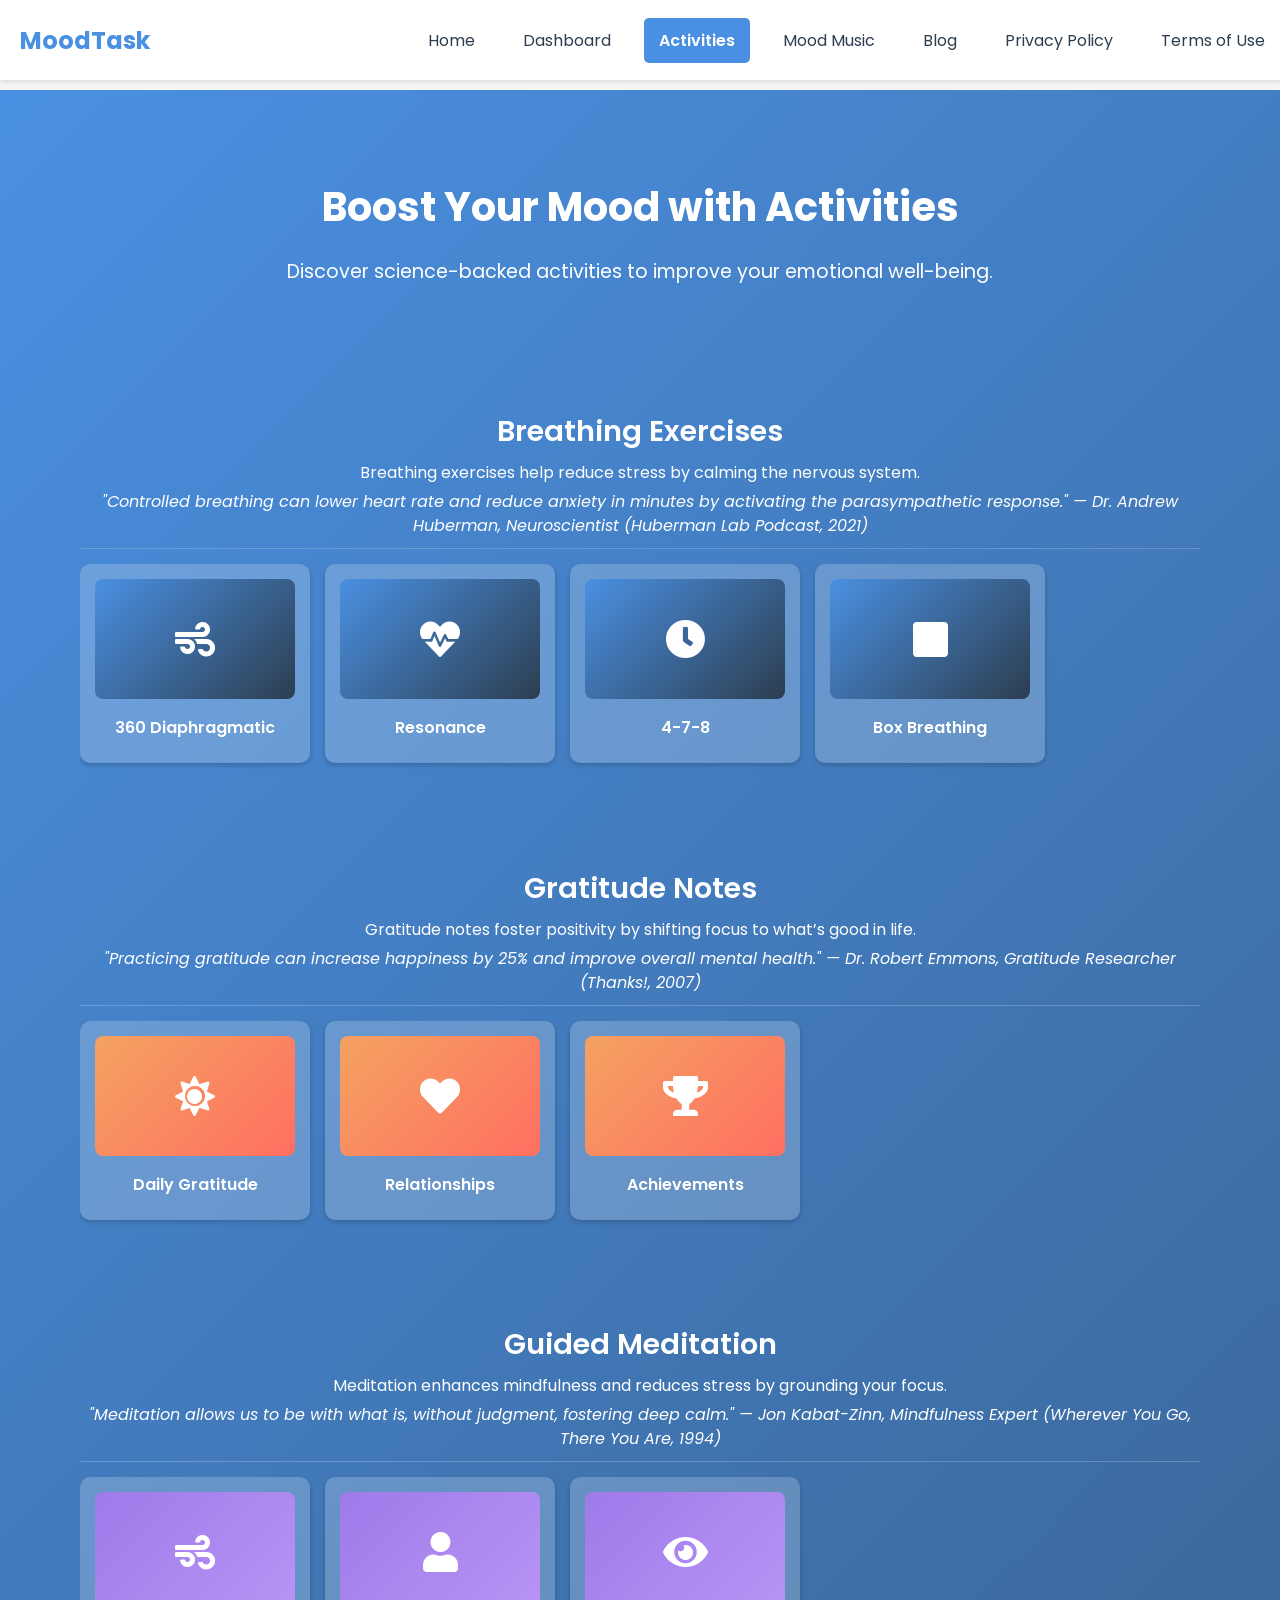
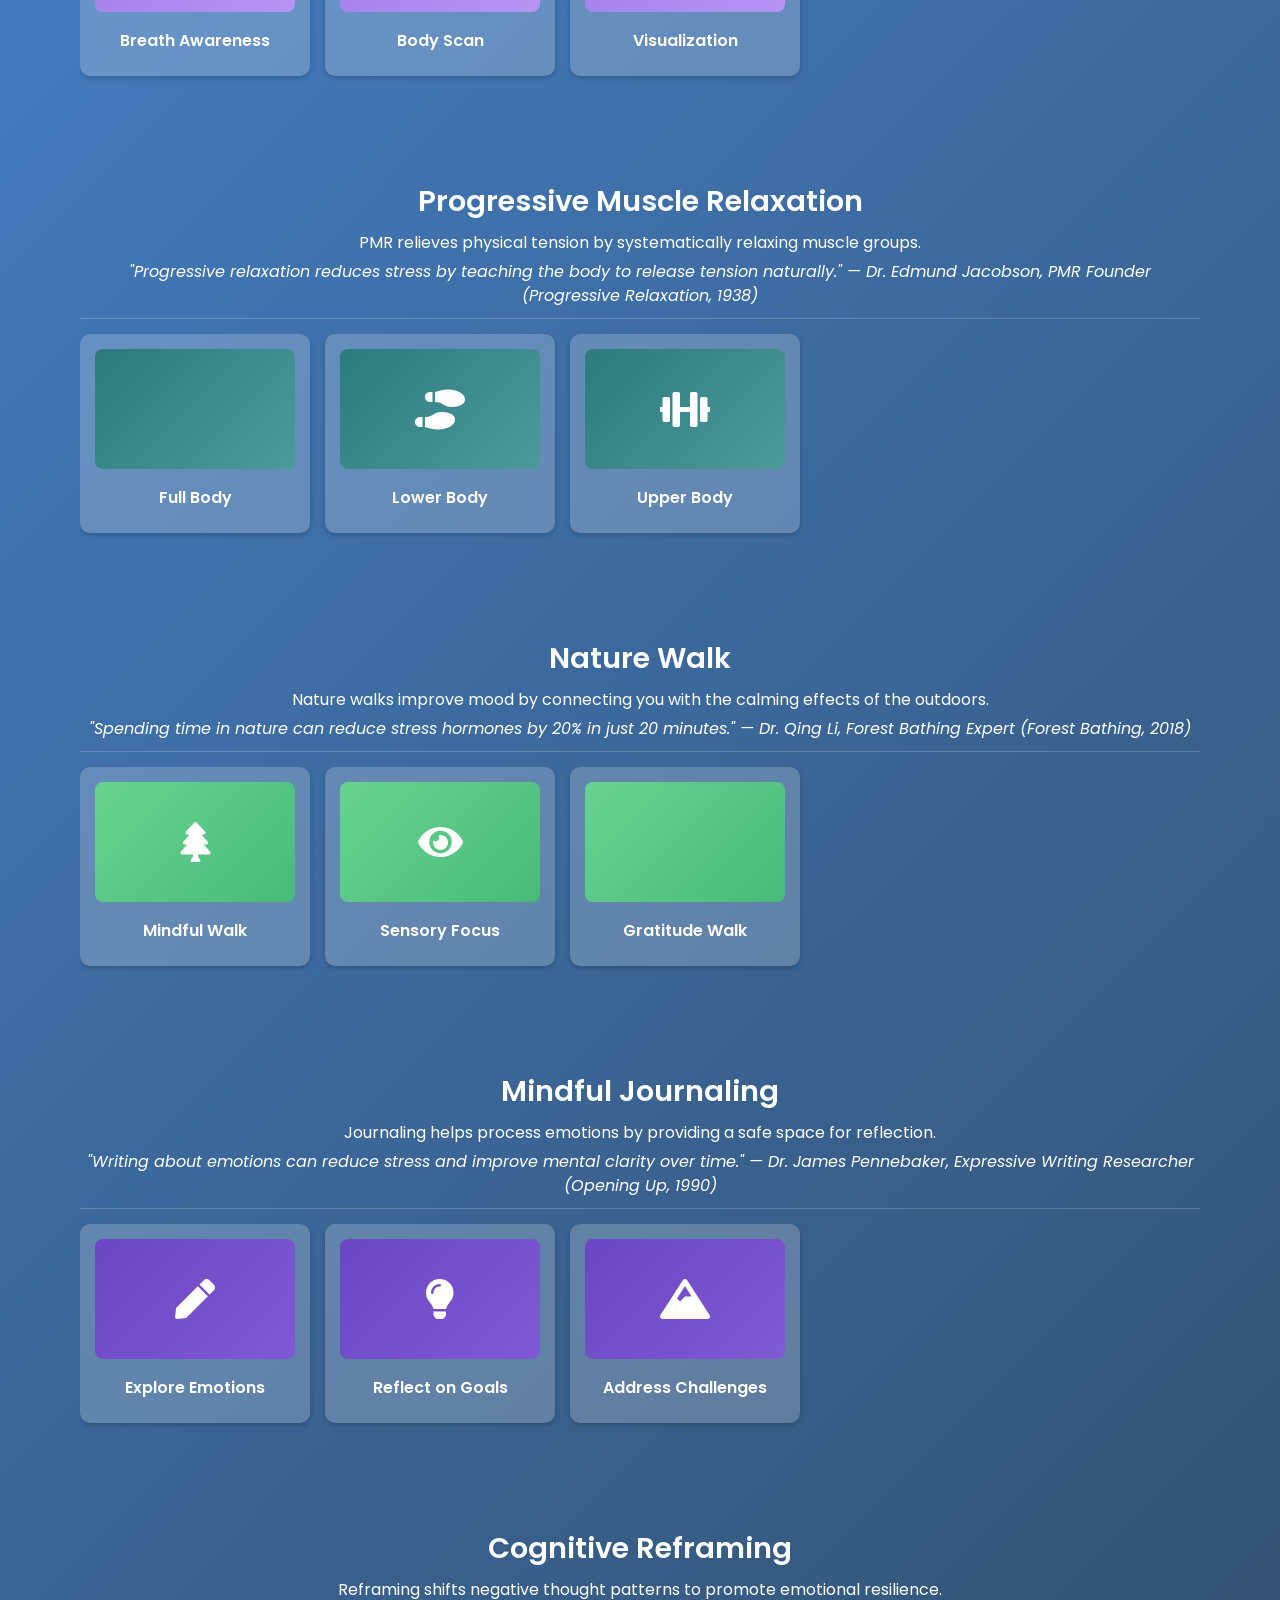
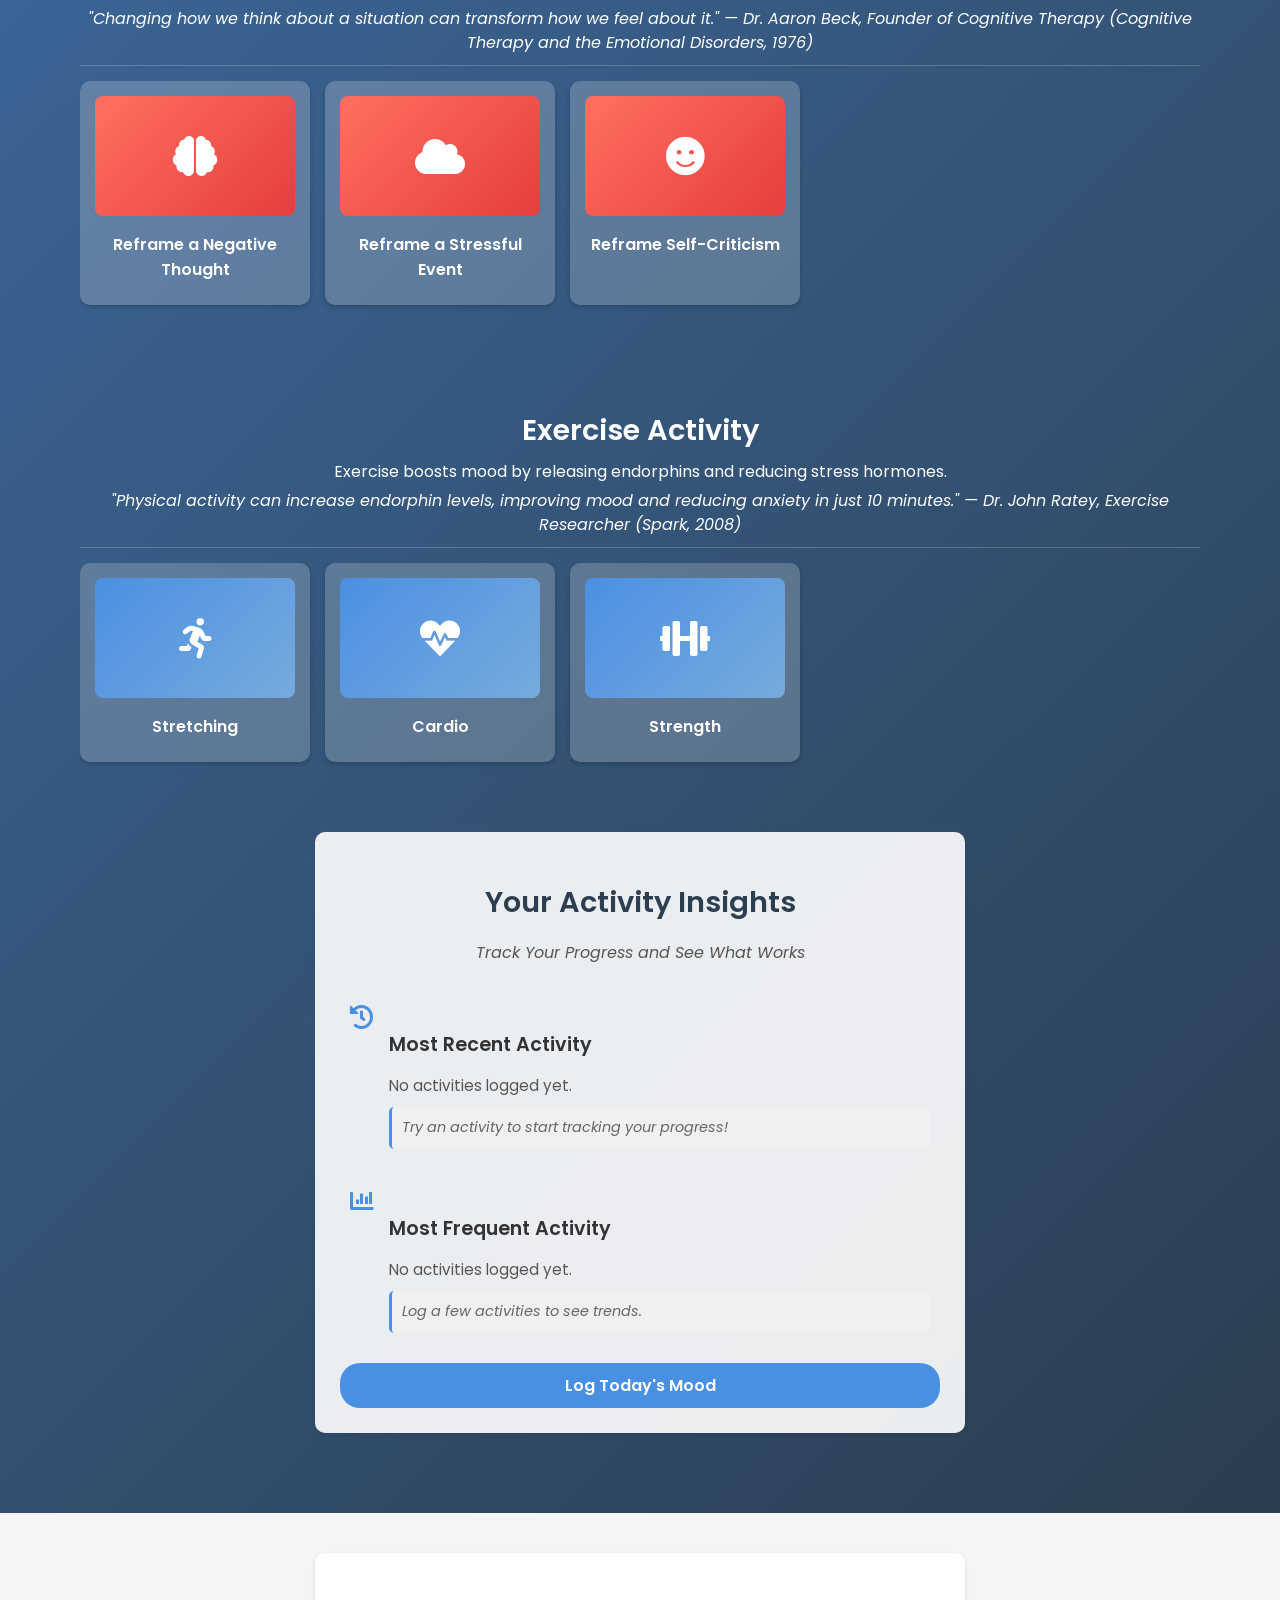
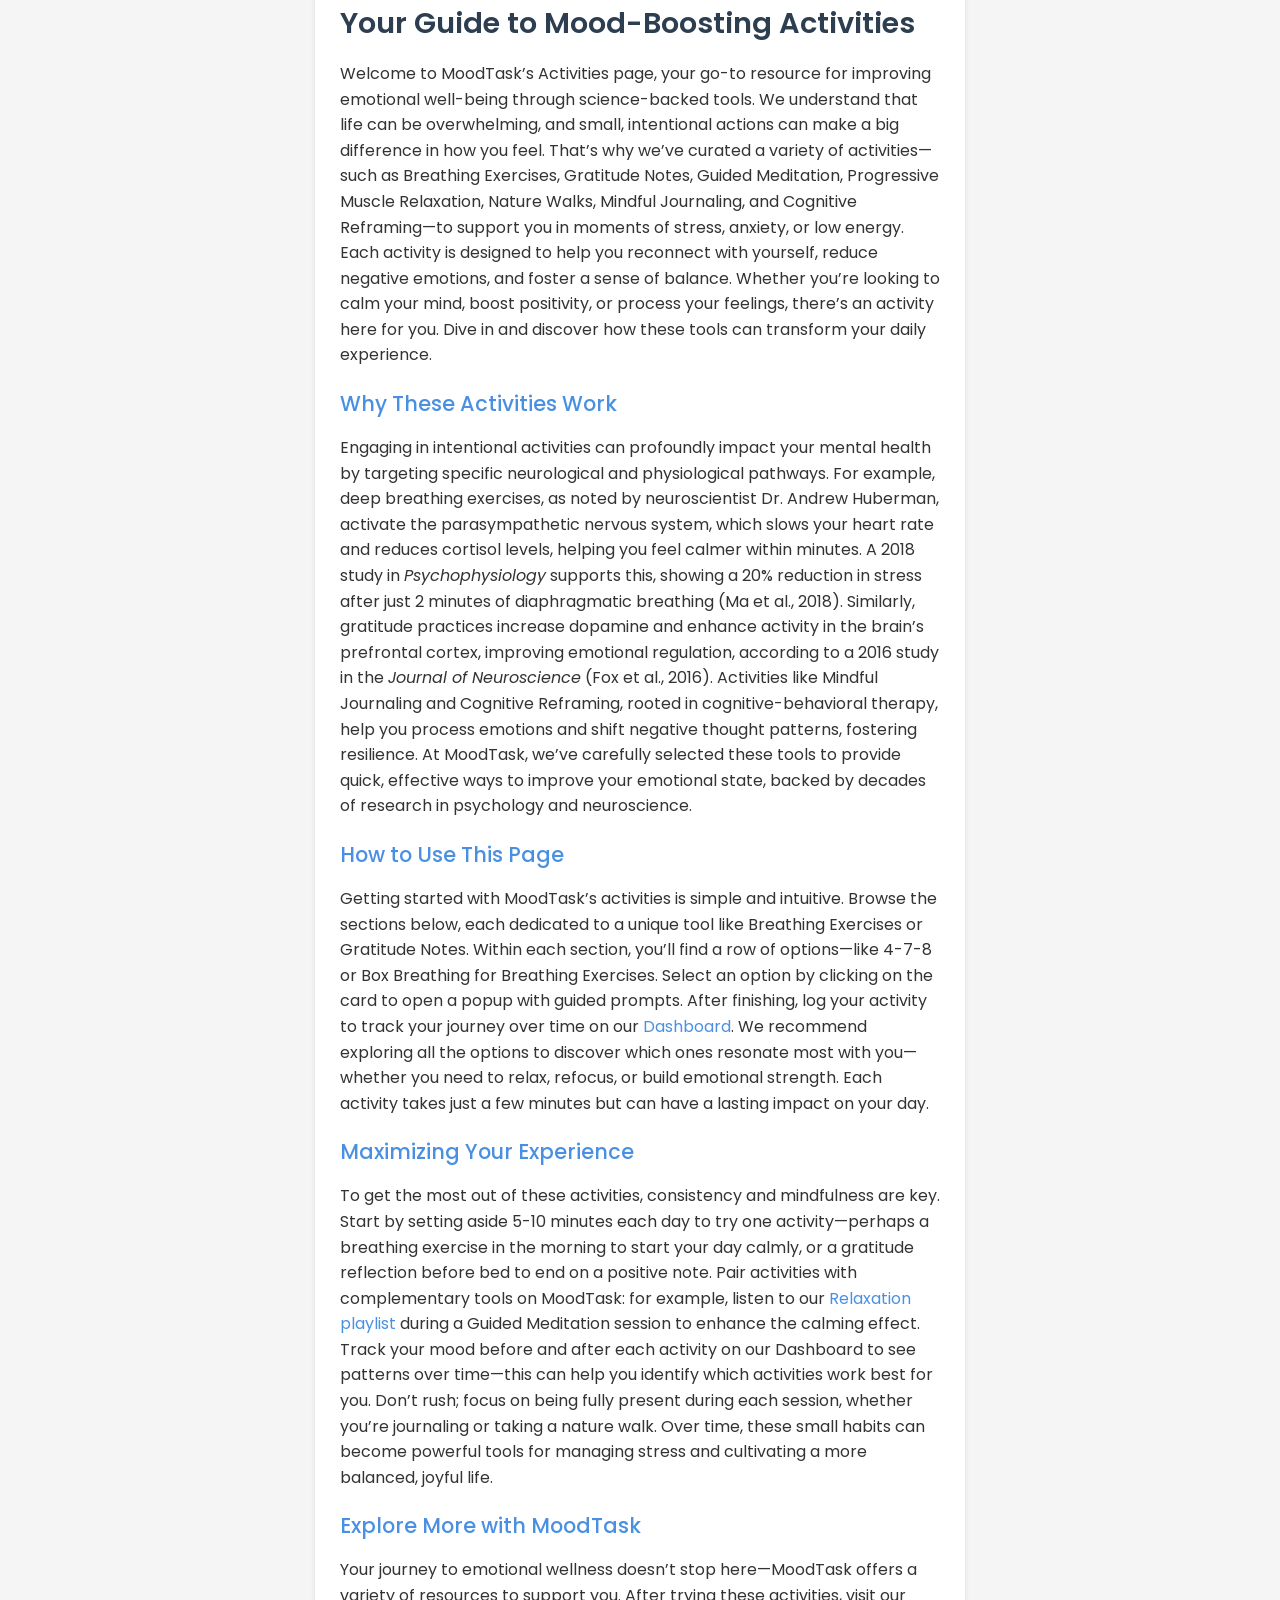
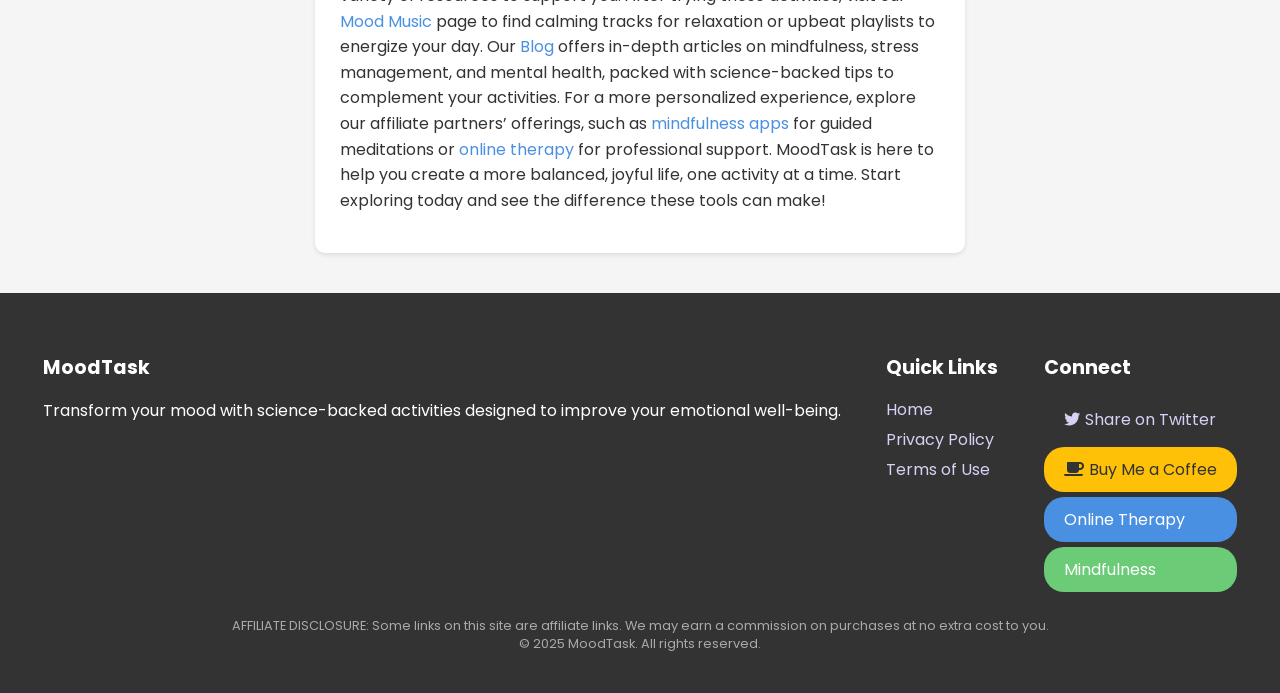
==== commit f902c71f: "Update activities.html" ====
--- a/activities.html
+++ b/activities.html
@@ -613,6 +613,10 @@
         }
         .log-button:hover {
             background-color: #5BBF66;
+        }
+        .log-button:disabled {
+            background-color: #A9A9A9;
+            cursor: not-allowed;
         }
         .affirmation {
             display: none;
@@ -1597,3 +1601,95 @@
             const timer = document.getElementById('exercise-timer');
             const progress = document.getElementById('exercise-progress');
             const prompts = {
+                'stretching': 'Perform gentle stretches for your arms, legs, and back. Hold each stretch for 10 seconds.',
+                'cardio': 'Do a quick cardio burst—jumping jacks or high knees—for 5 minutes.',
+                'strength': 'Do a set of bodyweight exercises like squats or push-ups for 5 minutes.'
+            };
+            timer.textContent = prompts[type];
+            let timeLeft = 300;
+            progress.style.width = '100%';
+
+            exerciseInterval = setInterval(() => {
+                timeLeft--;
+                const minutes = Math.floor(timeLeft / 60);
+                const seconds = timeLeft % 60;
+                progress.style.width = `${(timeLeft / 300) * 100}%`;
+                if (timeLeft <= 0) {
+                    clearInterval(exerciseInterval);
+                    timer.textContent = 'Exercise complete! Take a moment to cool down.';
+                    document.querySelector('#exercise-popup .affirmation').style.display = 'block';
+                }
+            }, 1000);
+        }
+
+        function stopExercise() {
+            if (exerciseInterval) {
+                clearInterval(exerciseInterval);
+                exerciseInterval = null;
+            }
+            const timer = document.getElementById('exercise-timer');
+            const progress = document.getElementById('exercise-progress');
+            const affirmation = document.querySelector('#exercise-popup .affirmation');
+            timer.textContent = '';
+            progress.style.width = '0%';
+            affirmation.style.display = 'none';
+        }
+
+        // Activity Trends Analysis
+        function analyzeActivityTrends() {
+            const today = new Date('2025-05-01').toISOString().split('T')[0];
+            const activityKey = `activity-${today}`;
+            let activities = JSON.parse(localStorage.getItem(activityKey)) || [];
+            const recentActivityText = document.getElementById('recentActivityText');
+            const recentActivityInsight = document.getElementById('recentActivityInsight');
+            const frequentActivityText = document.getElementById('frequentActivityText');
+            const frequentActivityInsight = document.getElementById('frequentActivityInsight');
+
+            if (activities.length > 0) {
+                const latestActivity = activities[activities.length - 1];
+                recentActivityText.textContent = latestActivity.name;
+                recentActivityInsight.textContent = 'Completing this activity may help you feel more centered or energized depending on the technique.';
+
+                const activityCount = activities.reduce((acc, curr) => {
+                    acc[curr.name] = (acc[curr.name] || 0) + 1;
+                    return acc;
+                }, {});
+                const mostFrequent = Object.keys(activityCount).reduce((a, b) => activityCount[a] > activityCount[b] ? a : b);
+                frequentActivityText.textContent = mostFrequent;
+                frequentActivityInsight.textContent = `You’ve done ${mostFrequent} ${activityCount[mostFrequent]} times today, suggesting it might be a good fit for your routine.`;
+            } else {
+                recentActivityText.textContent = 'No activities logged yet.';
+                recentActivityInsight.textContent = 'Try an activity to start tracking your progress!';
+                frequentActivityText.textContent = 'No activities logged yet.';
+                frequentActivityInsight.textContent = 'Log a few activities to see trends.';
+            }
+            console.log('Activity trends analyzed for', today);
+        }
+
+        // Initial Setup
+        window.addEventListener('load', () => {
+            adjustMainContentPadding();
+            setupActivityCards();
+            analyzeActivityTrends();
+            window.addEventListener('resize', adjustMainContentPadding);
+            console.log('Page loaded and initialized');
+        });
+
+        // Smooth page transitions
+        document.querySelectorAll('.nav-bar a').forEach(link => {
+            link.addEventListener('click', (e) => {
+                const href = link.getAttribute('href');
+                if (href !== window.location.pathname) {
+                    e.preventDefault();
+                    const mainContent = document.querySelector('.main-content');
+                    mainContent.classList.remove('fade-in');
+                    mainContent.classList.add('fade-out');
+                    setTimeout(() => {
+                        window.location.href = href;
+                    }, 500);
+                }
+            });
+        });
+    </script>
+</body>
+</html>
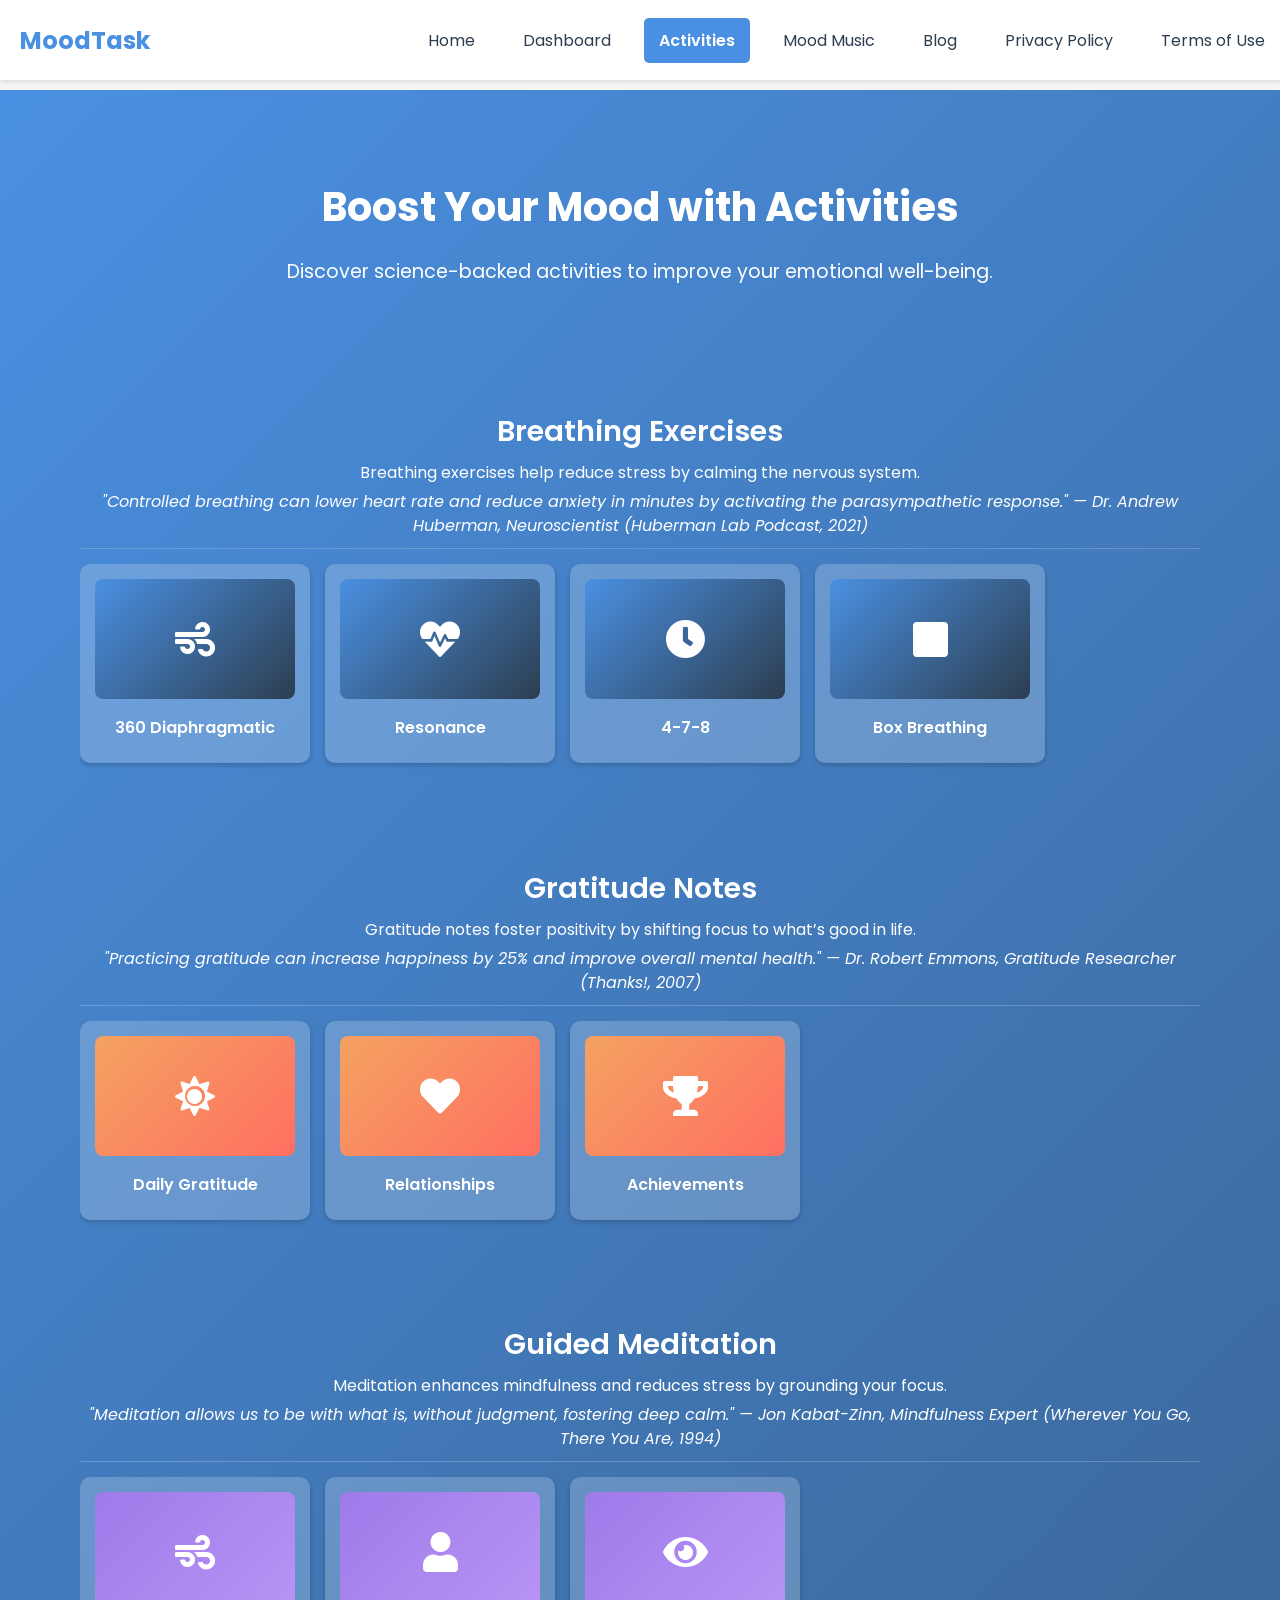
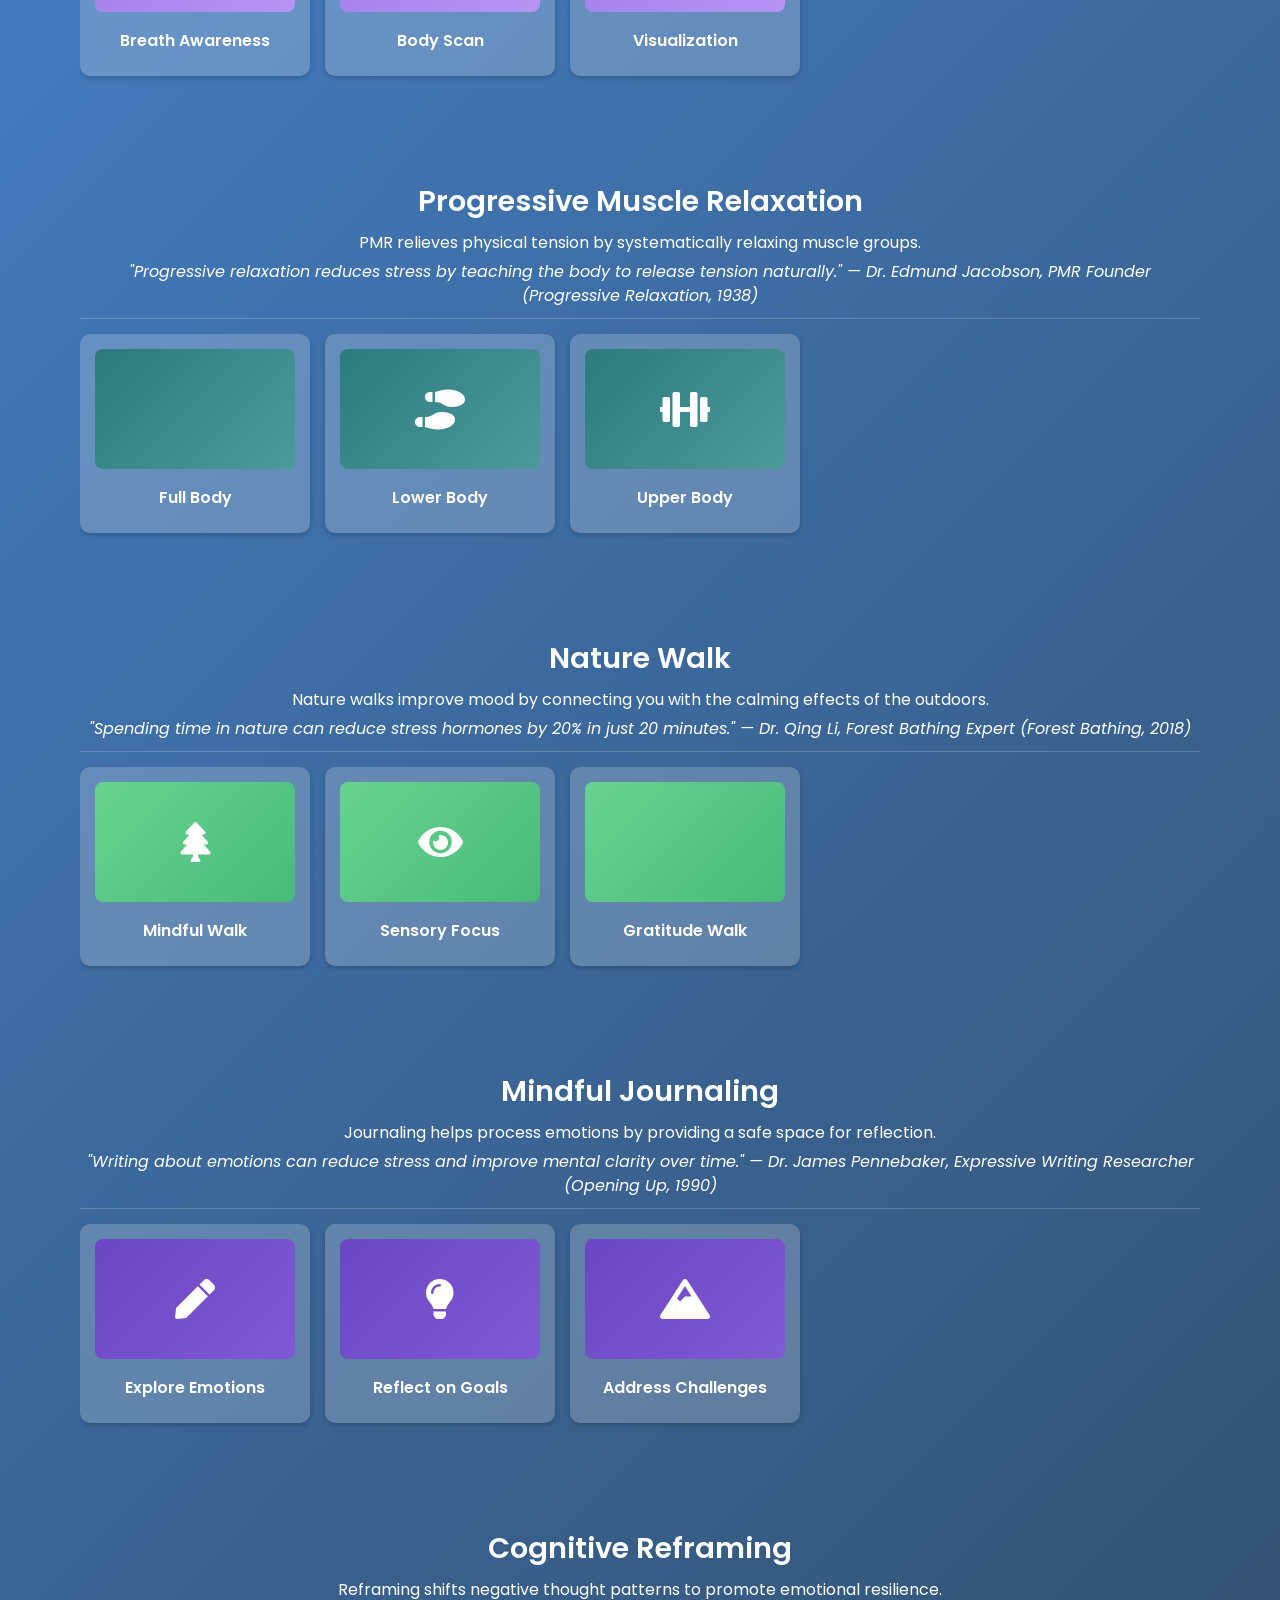
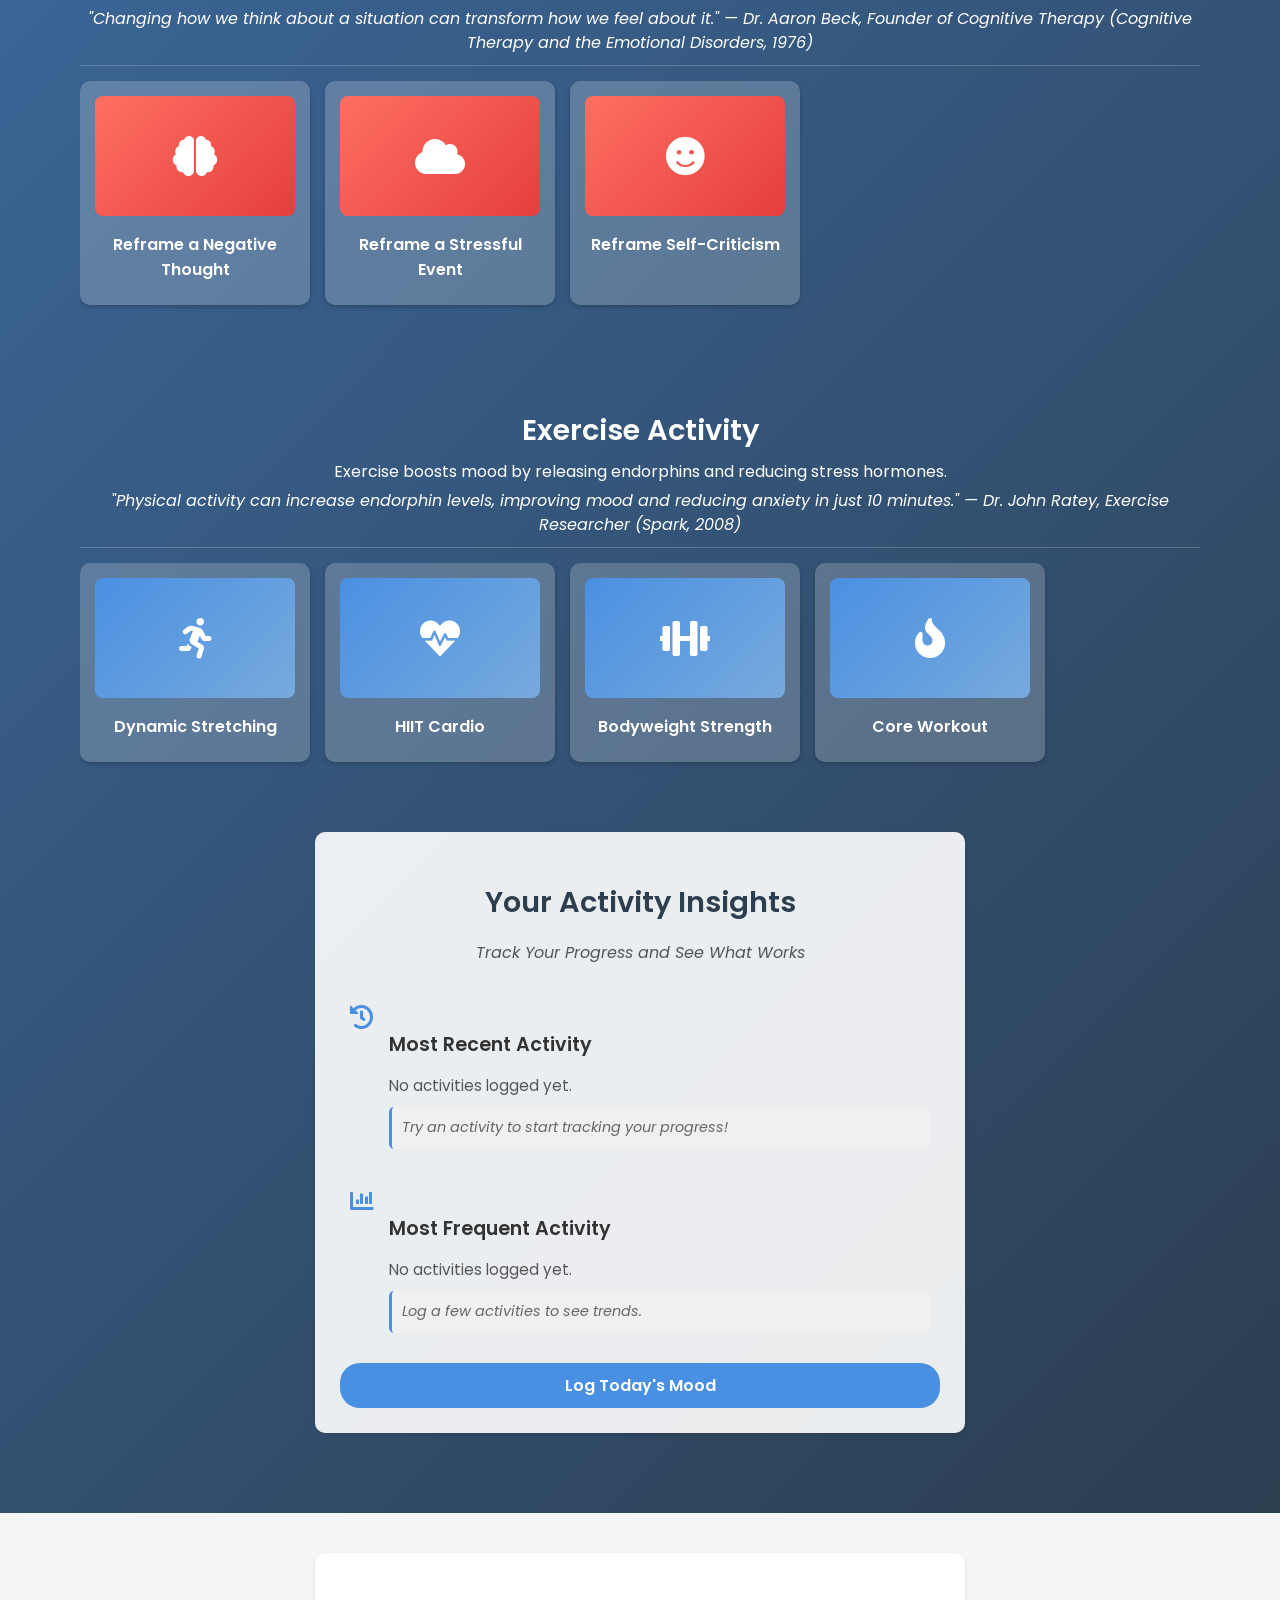
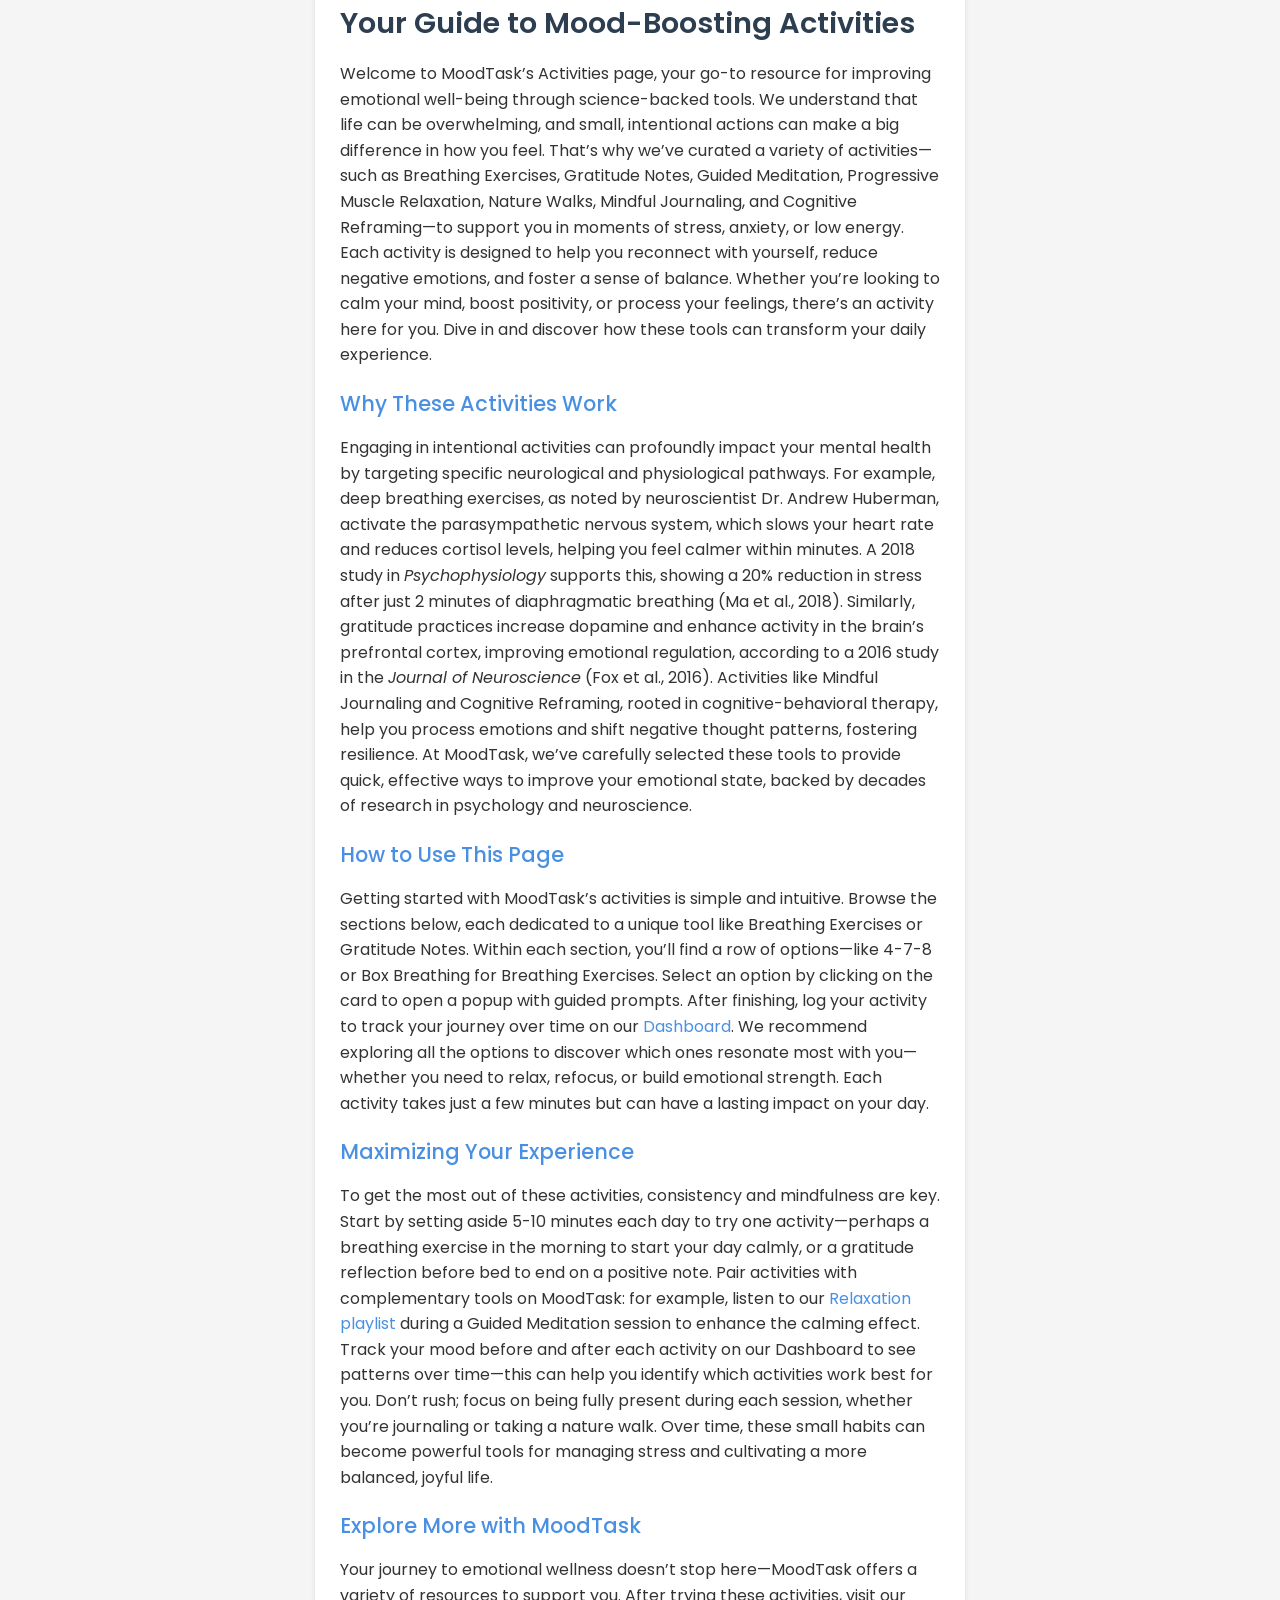
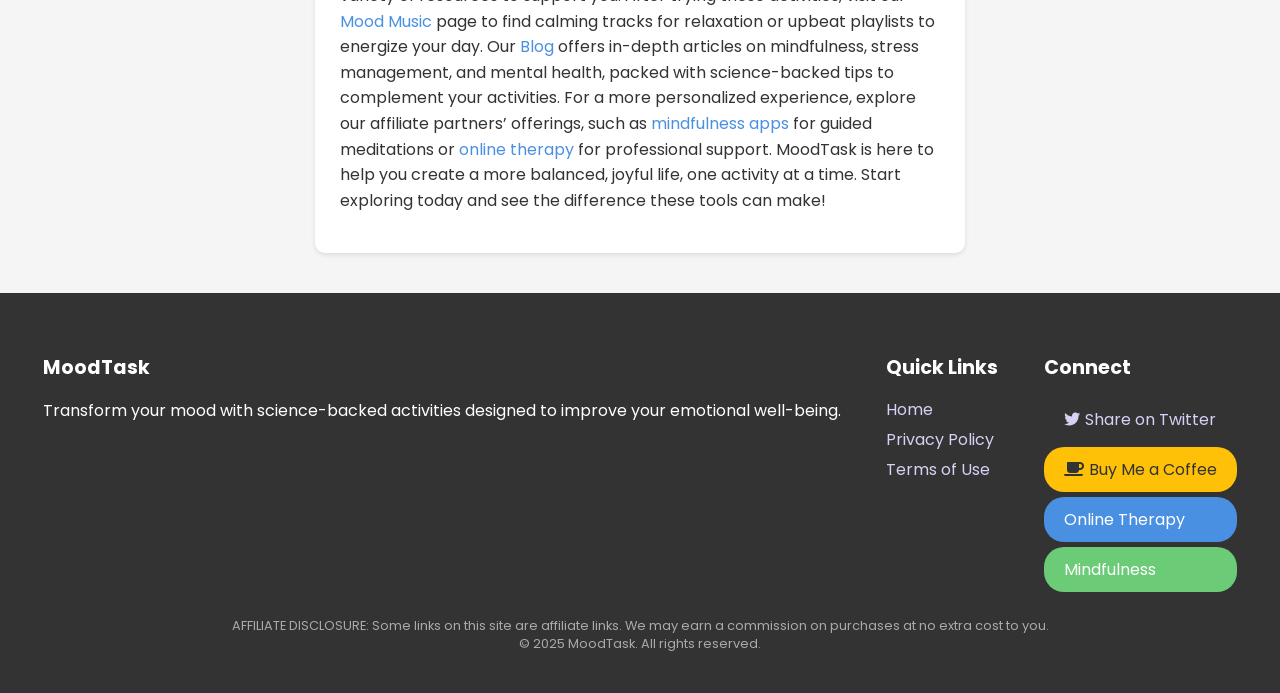
==== commit 1984dbab: "Update activities.html" ====
--- a/activities.html
+++ b/activities.html
@@ -71,6 +71,12 @@
             font-weight: 600;
             transition: background-color 0.3s ease, color 0.3s ease;
         }
+        .burger-menu {
+            display: none;
+            font-size: 1.5em;
+            cursor: pointer;
+            color: #2C3E50;
+        }
         .main-content {
             transition: opacity 0.5s ease;
             padding-top: 60px;
@@ -596,6 +602,38 @@
         .action-button:hover {
             background: #2C3E50;
         }
+        .timer-controls {
+            display: flex;
+            justify-content: center;
+            gap: 10px;
+            margin: 10px 0;
+        }
+        .timer-adjust-button {
+            background: #4A90E2;
+            color: #fff;
+            padding: 5px 10px;
+            border: none;
+            border-radius: 5px;
+            cursor: pointer;
+            font-size: 0.9em;
+            transition: background-color 0.3s;
+        }
+        .timer-adjust-button:hover {
+            background: #2C3E50;
+        }
+        .timer-pause-button {
+            background: #FF6F61;
+            color: #fff;
+            padding: 8px 15px;
+            border: none;
+            border-radius: 5px;
+            cursor: pointer;
+            font-size: 1em;
+            transition: background-color 0.3s;
+        }
+        .timer-pause-button:hover {
+            background: #E53E3E;
+        }
         .log-button {
             padding: 8px 15px;
             background-color: #6BCB77;
@@ -639,28 +677,36 @@
         }
         @media (max-width: 600px) {
             .nav-bar {
+                flex-direction: row;
+                padding: 10px 20px;
+                height: 60px;
+                align-items: center;
+            }
+            .nav-bar .nav-links {
+                display: none;
                 flex-direction: column;
-                gap: 8px;
+                position: absolute;
+                top: 60px;
+                left: 0;
+                width: 100%;
+                background-color: rgba(255, 255, 255, 0.95);
+                padding: 10px 0;
+                box-shadow: 0 2px 5px rgba(0,0,0,0.1);
+            }
+            .nav-bar .nav-links.active {
+                display: flex;
+            }
+            .nav-bar a {
                 padding: 10px 20px;
-                height: auto;
-                min-height: 120px;
-            }
-            .nav-bar .nav-links {
-                flex-direction: column;
-                gap: 8px;
-                align-items: center;
-                width: 100%;
-                padding-left: 0;
-                padding-right: 0;
-            }
-            .nav-bar a {
-                padding: 8px 20px;
                 width: 100%;
                 text-align: center;
                 box-sizing: border-box;
             }
+            .burger-menu {
+                display: block;
+            }
             .main-content {
-                padding-top: 130px;
+                padding-top: 70px;
             }
             .hero {
                 padding: 40px 15px;
@@ -757,6 +803,9 @@
 <body>
     <div class="nav-bar">
         <div class="logo">MoodTask</div>
+        <div class="burger-menu" onclick="toggleMenu()">
+            <i class="fas fa-bars"></i>
+        </div>
         <div class="nav-links">
             <a href="index.html">Home</a>
             <a href="calendar.html">Dashboard</a>
@@ -978,19 +1027,25 @@
                             <div class="thumbnail-area">
                                 <i class="fas fa-running"></i>
                             </div>
-                            <h3>Stretching</h3>
+                            <h3>Dynamic Stretching</h3>
                         </div>
                         <div class="activity-card exercise" data-tool="exercise" data-technique="cardio" onclick="openPopup('exercise', 'cardio')">
                             <div class="thumbnail-area">
                                 <i class="fas fa-heartbeat"></i>
                             </div>
-                            <h3>Cardio</h3>
+                            <h3>HIIT Cardio</h3>
                         </div>
                         <div class="activity-card exercise" data-tool="exercise" data-technique="strength" onclick="openPopup('exercise', 'strength')">
                             <div class="thumbnail-area">
                                 <i class="fas fa-dumbbell"></i>
                             </div>
-                            <h3>Strength</h3>
+                            <h3>Bodyweight Strength</h3>
+                        </div>
+                        <div class="activity-card exercise" data-tool="exercise" data-technique="core" onclick="openPopup('exercise', 'core')">
+                            <div class="thumbnail-area">
+                                <i class="fas fa-fire"></i>
+                            </div>
+                            <h3>Core Workout</h3>
                         </div>
                     </div>
                 </div>
@@ -1147,6 +1202,11 @@
                 <h4>Exercise Activity</h4>
                 <div class="progress-container"><div id="exercise-progress" class="progress-bar"></div></div>
                 <p id="exercise-timer"></p>
+                <div class="timer-controls">
+                    <button class="timer-adjust-button" onclick="adjustTimer('exercise', -10)">-10s</button>
+                    <button class="timer-adjust-button" onclick="adjustTimer('exercise', 10)">+10s</button>
+                    <button class="timer-pause-button" id="exercise-pause" onclick="pauseResumeExercise()">Pause</button>
+                </div>
                 <button class="log-button" id="exercise-log">Log Activity</button>
                 <p class="affirmation">Great job getting active!</p>
                 <button class="close-button" onclick="closePopup('exercise')"><i class="fas fa-times"></i></button>
@@ -1154,6 +1214,11 @@
         </div>
     </div>
     <script>
+        function toggleMenu() {
+            const navLinks = document.querySelector('.nav-links');
+            navLinks.classList.toggle('active');
+        }
+
         function adjustMainContentPadding() {
             const navBar = document.querySelector('.nav-bar');
             const mainContent = document.querySelector('.main-content');
@@ -1593,33 +1658,84 @@
 
         // Exercise Activity
         let exerciseInterval = null;
+        let exercisePaused = false;
+        let exerciseTimeLeft = 0;
+        let exerciseTotalTime = 0;
+
         function initExercise() {
-            // Placeholder for initialization if needed
+            const timer = document.getElementById('exercise-timer');
+            const progress = document.getElementById('exercise-progress');
+            timer.textContent = '00:00';
+            progress.style.width = '0%';
         }
 
         function startExerciseTechnique(type) {
             const timer = document.getElementById('exercise-timer');
             const progress = document.getElementById('exercise-progress');
-            const prompts = {
-                'stretching': 'Perform gentle stretches for your arms, legs, and back. Hold each stretch for 10 seconds.',
-                'cardio': 'Do a quick cardio burst—jumping jacks or high knees—for 5 minutes.',
-                'strength': 'Do a set of bodyweight exercises like squats or push-ups for 5 minutes.'
+            const techniques = {
+                'stretching': {
+                    intervals: [
+                        { work: 30, rest: 15, label: 'Leg Stretch' },
+                        { work: 30, rest: 15, label: 'Arm Stretch' },
+                        { work: 30, rest: 15, label: 'Back Stretch' }
+                    ],
+                    totalTime: 165 // (30+15)*3
+                },
+                'cardio': {
+                    intervals: [
+                        { work: 20, rest: 10, label: 'Jumping Jacks' },
+                        { work: 20, rest: 10, label: 'High Knees' },
+                        { work: 20, rest: 10, label: 'Burpees' }
+                    ],
+                    totalTime: 90 // (20+10)*3
+                },
+                'strength': {
+                    intervals: [
+                        { work: 40, rest: 20, label: 'Push-ups' },
+                        { work: 40, rest: 20, label: 'Squats' },
+                        { work: 40, rest: 20, label: 'Plank' }
+                    ],
+                    totalTime: 180 // (40+20)*3
+                },
+                'core': {
+                    intervals: [
+                        { work: 25, rest: 15, label: 'Crunches' },
+                        { work: 25, rest: 15, label: 'Leg Raises' },
+                        { work: 25, rest: 15, label: 'Bicycle Crunches' }
+                    ],
+                    totalTime: 135 // (25+15)*3
+                }
             };
-            timer.textContent = prompts[type];
-            let timeLeft = 300;
-            progress.style.width = '100%';
-
-            exerciseInterval = setInterval(() => {
-                timeLeft--;
-                const minutes = Math.floor(timeLeft / 60);
-                const seconds = timeLeft % 60;
-                progress.style.width = `${(timeLeft / 300) * 100}%`;
-                if (timeLeft <= 0) {
-                    clearInterval(exerciseInterval);
-                    timer.textContent = 'Exercise complete! Take a moment to cool down.';
-                    document.querySelector('#exercise-popup .affirmation').style.display = 'block';
+            const selectedTechnique = techniques[type];
+            let intervalIndex = 0;
+            exerciseTotalTime = selectedTechnique.totalTime;
+            exerciseTimeLeft = exerciseTotalTime;
+
+            function updateTimer() {
+                if (!exercisePaused) {
+                    const minutes = Math.floor(exerciseTimeLeft / 60);
+                    const seconds = exerciseTimeLeft % 60;
+                    timer.textContent = `${minutes}:${seconds < 10 ? '0' : ''}${seconds}`;
+                    progress.style.width = `${((exerciseTotalTime - exerciseTimeLeft) / exerciseTotalTime) * 100}%`;
+
+                    if (exerciseTimeLeft <= 0 && intervalIndex < selectedTechnique.intervals.length) {
+                        intervalIndex++;
+                        if (intervalIndex < selectedTechnique.intervals.length) {
+                            exerciseTimeLeft = selectedTechnique.intervals[intervalIndex].work + selectedTechnique.intervals[intervalIndex].rest;
+                            timer.textContent = `${Math.floor(exerciseTimeLeft / 60)}:${exerciseTimeLeft % 60 < 10 ? '0' : ''}${exerciseTimeLeft % 60}`;
+                        } else {
+                            clearInterval(exerciseInterval);
+                            timer.textContent = 'Complete!';
+                            document.querySelector('#exercise-popup .affirmation').style.display = 'block';
+                        }
+                    }
+                    exerciseTimeLeft--;
                 }
-            }, 1000);
+            }
+
+            if (exerciseInterval) clearInterval(exerciseInterval);
+            exerciseInterval = setInterval(updateTimer, 1000);
+            updateTimer(); // Initial call
         }
 
         function stopExercise() {
@@ -1627,19 +1743,36 @@
                 clearInterval(exerciseInterval);
                 exerciseInterval = null;
             }
+            exercisePaused = false;
             const timer = document.getElementById('exercise-timer');
             const progress = document.getElementById('exercise-progress');
-            const affirmation = document.querySelector('#exercise-popup .affirmation');
-            timer.textContent = '';
+            const pauseButton = document.getElementById('exercise-pause');
+            timer.textContent = '00:00';
             progress.style.width = '0%';
-            affirmation.style.display = 'none';
-        }
-
-        // Activity Trends Analysis
+            pauseButton.textContent = 'Pause';
+            document.querySelector('#exercise-popup .affirmation').style.display = 'none';
+        }
+
+        function pauseResumeExercise() {
+            const pauseButton = document.getElementById('exercise-pause');
+            exercisePaused = !exercisePaused;
+            pauseButton.textContent = exercisePaused ? 'Resume' : 'Pause';
+        }
+
+        function adjustTimer(tool, adjustment) {
+            if (tool === 'exercise' && exerciseTimeLeft > 0) {
+                exerciseTimeLeft = Math.max(0, exerciseTimeLeft + adjustment);
+                const minutes = Math.floor(exerciseTimeLeft / 60);
+                const seconds = exerciseTimeLeft % 60;
+                document.getElementById('exercise-timer').textContent = `${minutes}:${seconds < 10 ? '0' : ''}${seconds}`;
+                exerciseTotalTime = Math.max(exerciseTotalTime, exerciseTimeLeft);
+            }
+        }
+
         function analyzeActivityTrends() {
             const today = new Date('2025-05-01').toISOString().split('T')[0];
             const activityKey = `activity-${today}`;
-            let activities = JSON.parse(localStorage.getItem(activityKey)) || [];
+            const activities = JSON.parse(localStorage.getItem(activityKey)) || [];
             const recentActivityText = document.getElementById('recentActivityText');
             const recentActivityInsight = document.getElementById('recentActivityInsight');
             const frequentActivityText = document.getElementById('frequentActivityText');
@@ -1673,6 +1806,9 @@
             analyzeActivityTrends();
             window.addEventListener('resize', adjustMainContentPadding);
             console.log('Page loaded and initialized');
+
+            // Google AdSense initialization
+            (adsbygoogle = window.adsbygoogle || []).push({});
         });
 
         // Smooth page transitions
@@ -1690,6 +1826,19 @@
                 }
             });
         });
+
+        // AdSense placement example (can be adjusted as needed)
+        const adContainer = document.createElement('div');
+        adContainer.className = 'ad-container';
+        adContainer.innerHTML = `
+            <ins class="adsbygoogle"
+                 style="display:block"
+                 data-ad-client="ca-pub-15181337633801567"
+                 data-ad-slot="1234567890"
+                 data-ad-format="auto"
+                 data-full-width-responsive="true"></ins>
+        `;
+        document.querySelector('.content-wrapper').appendChild(adContainer);
     </script>
 </body>
 </html>
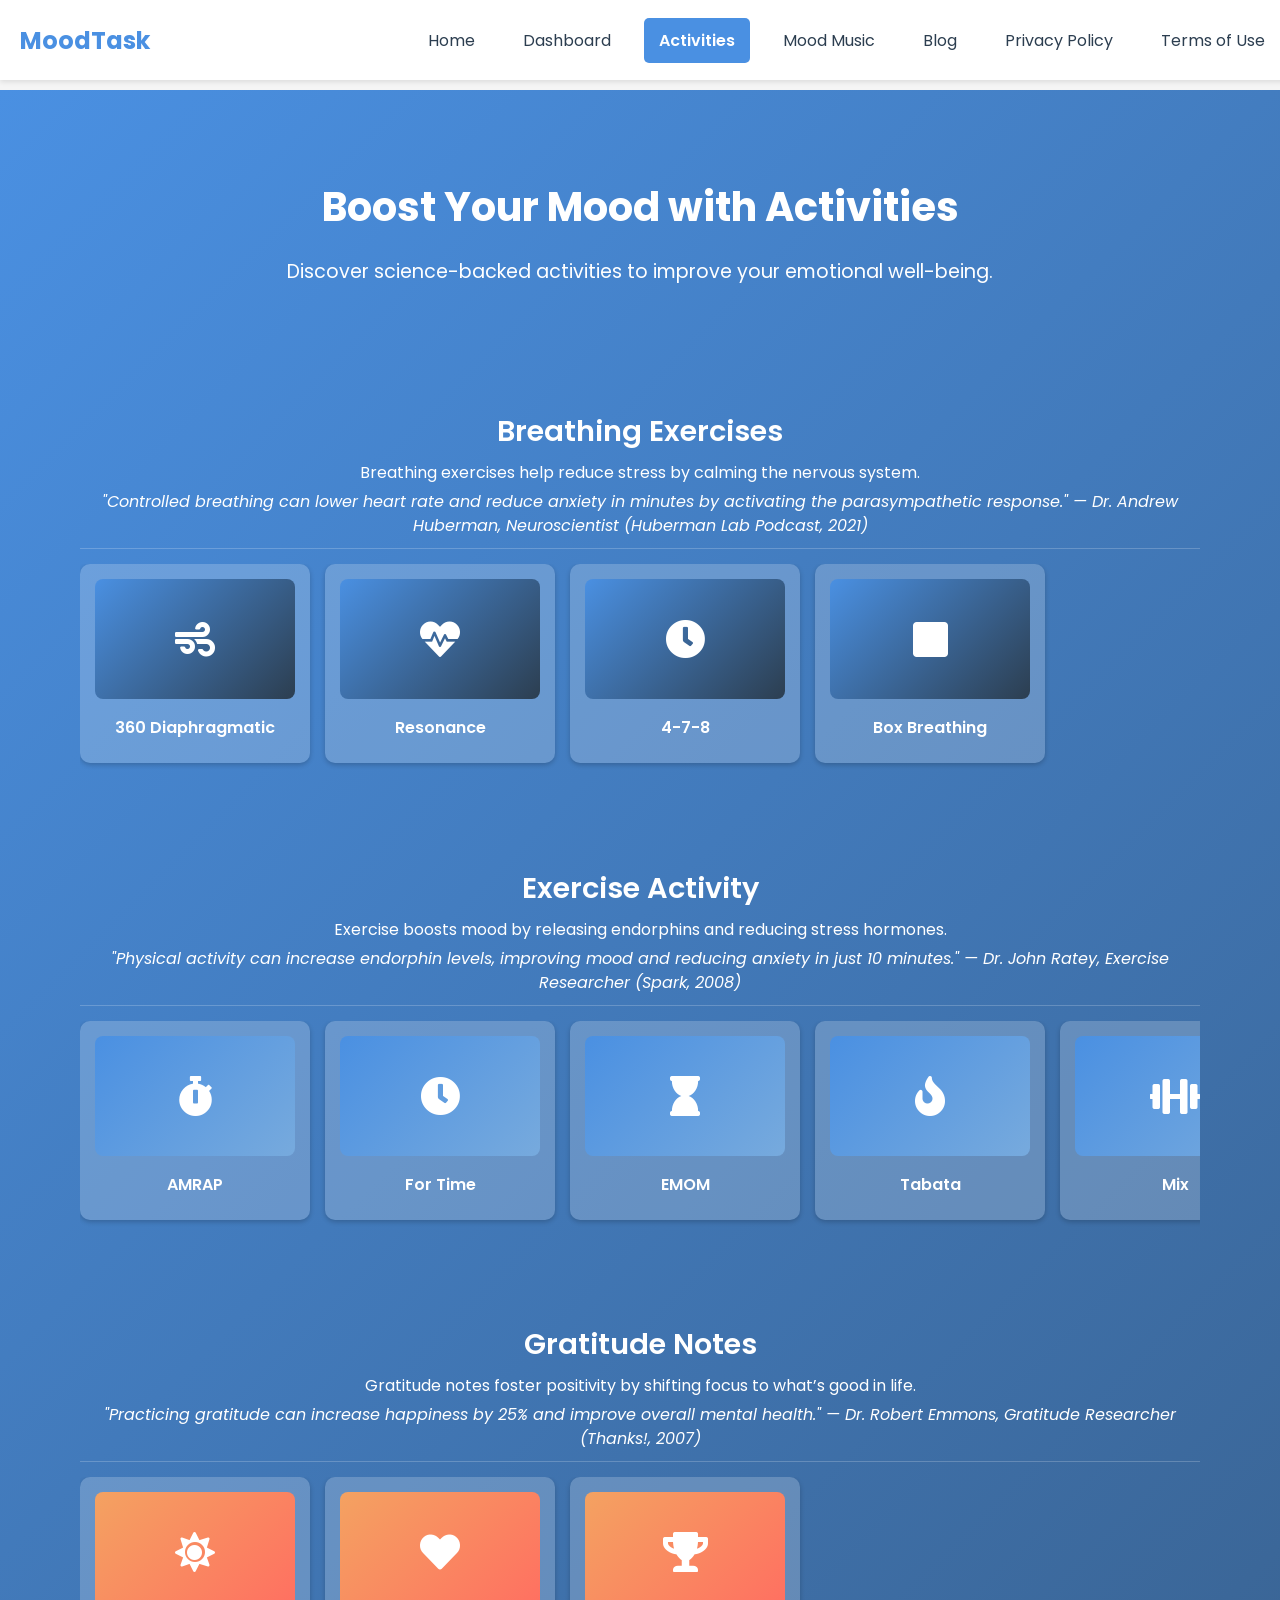
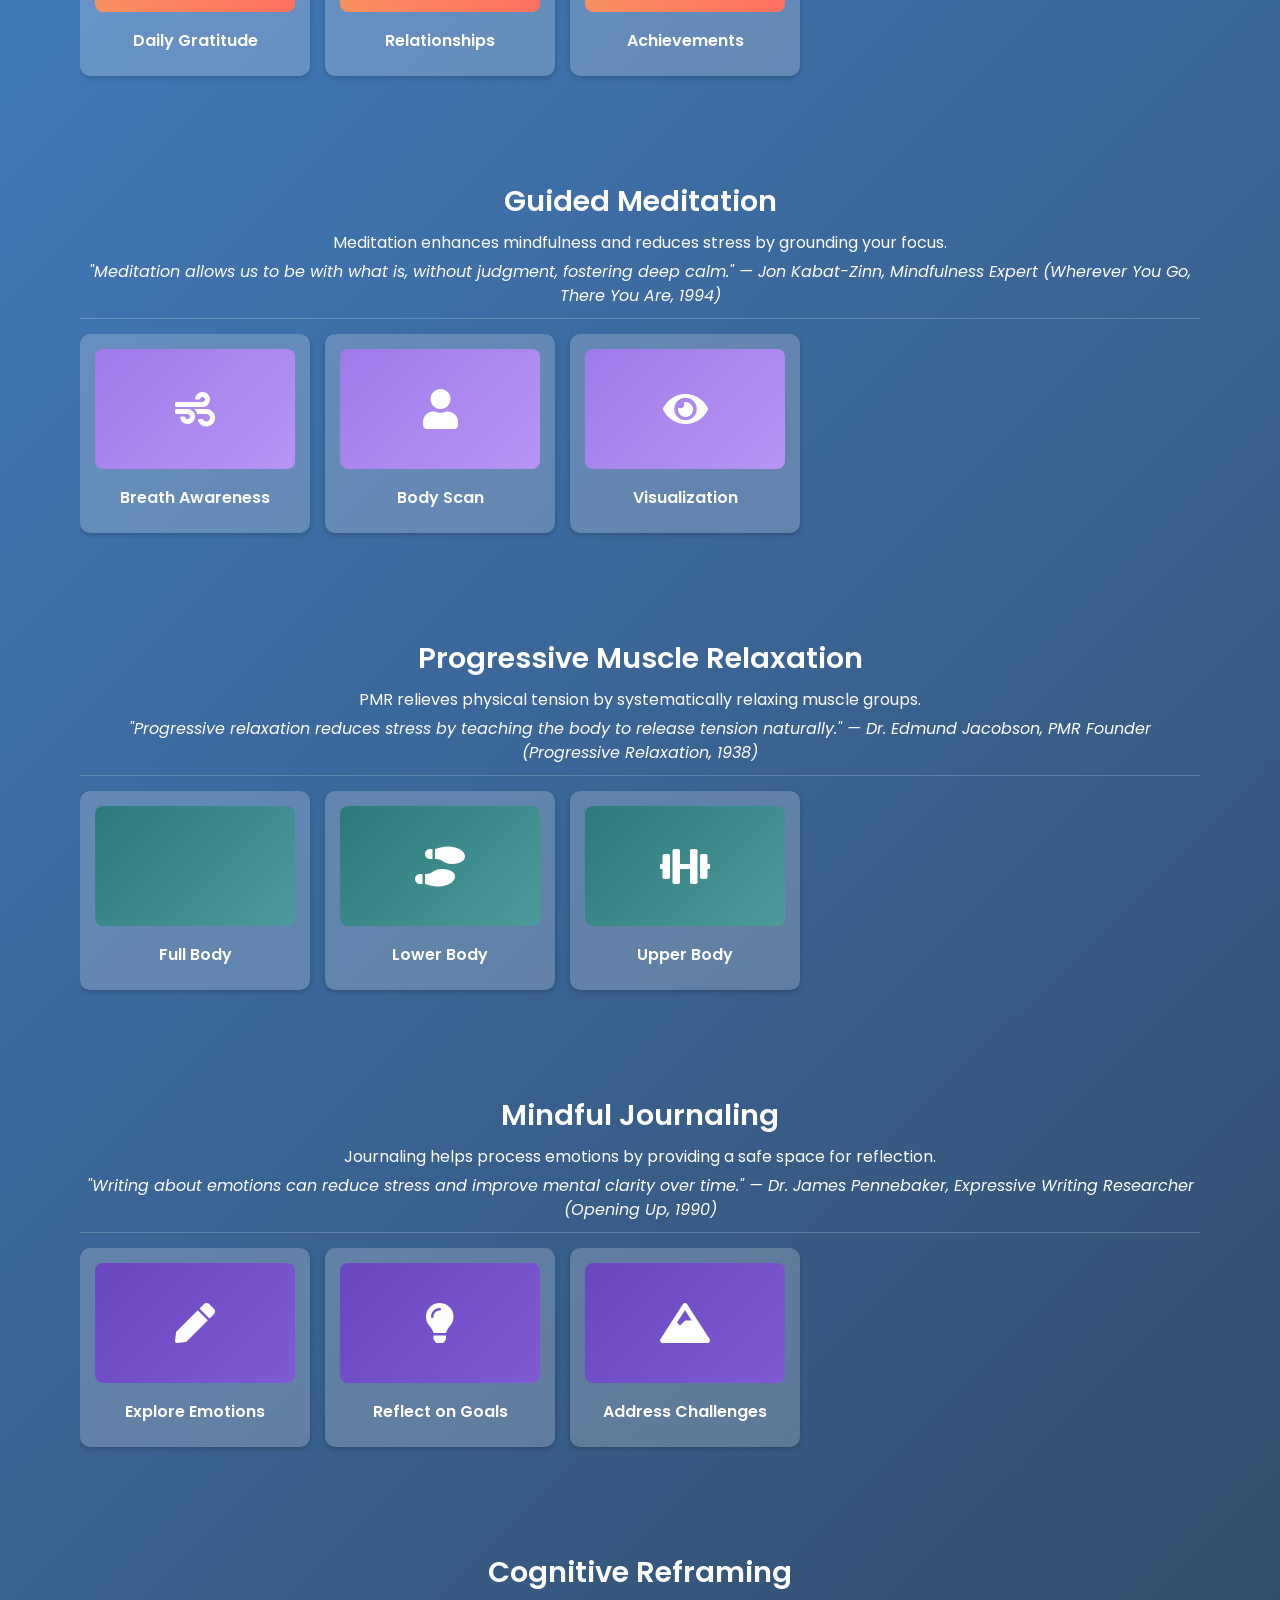
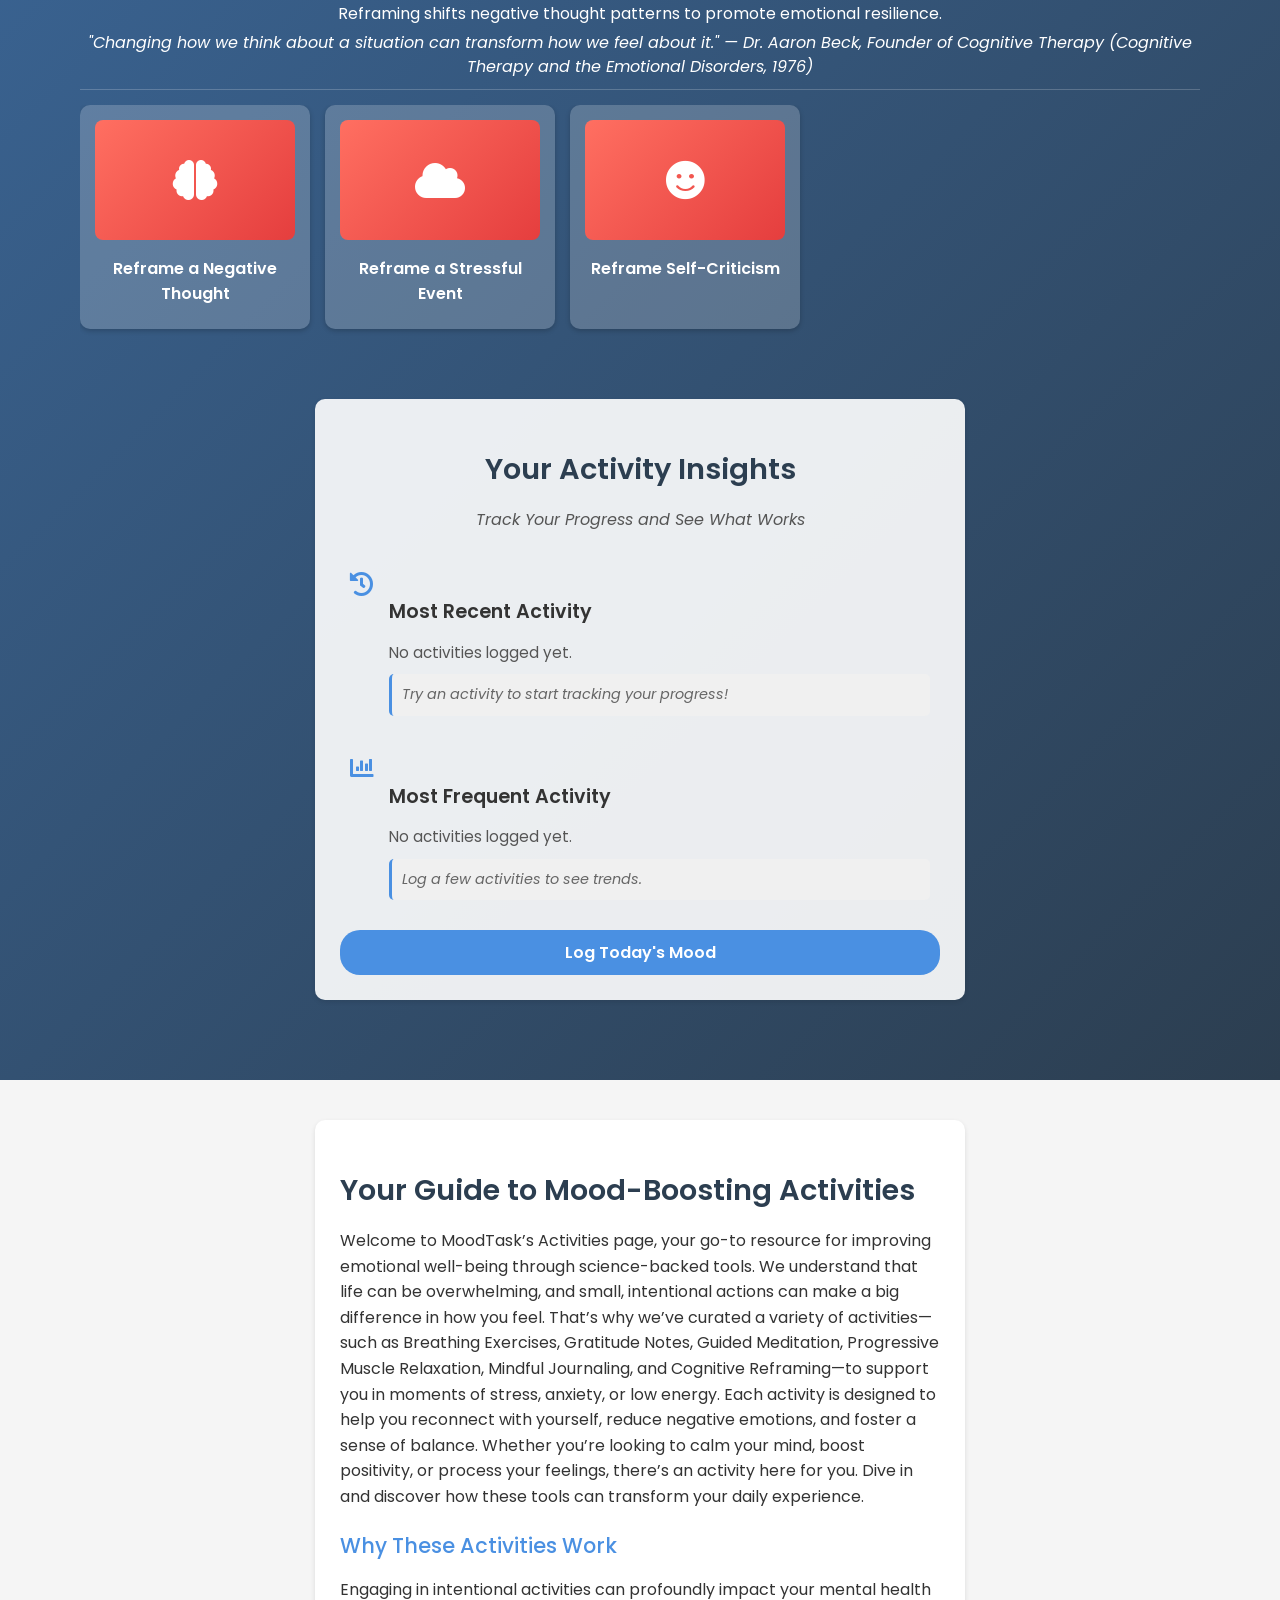
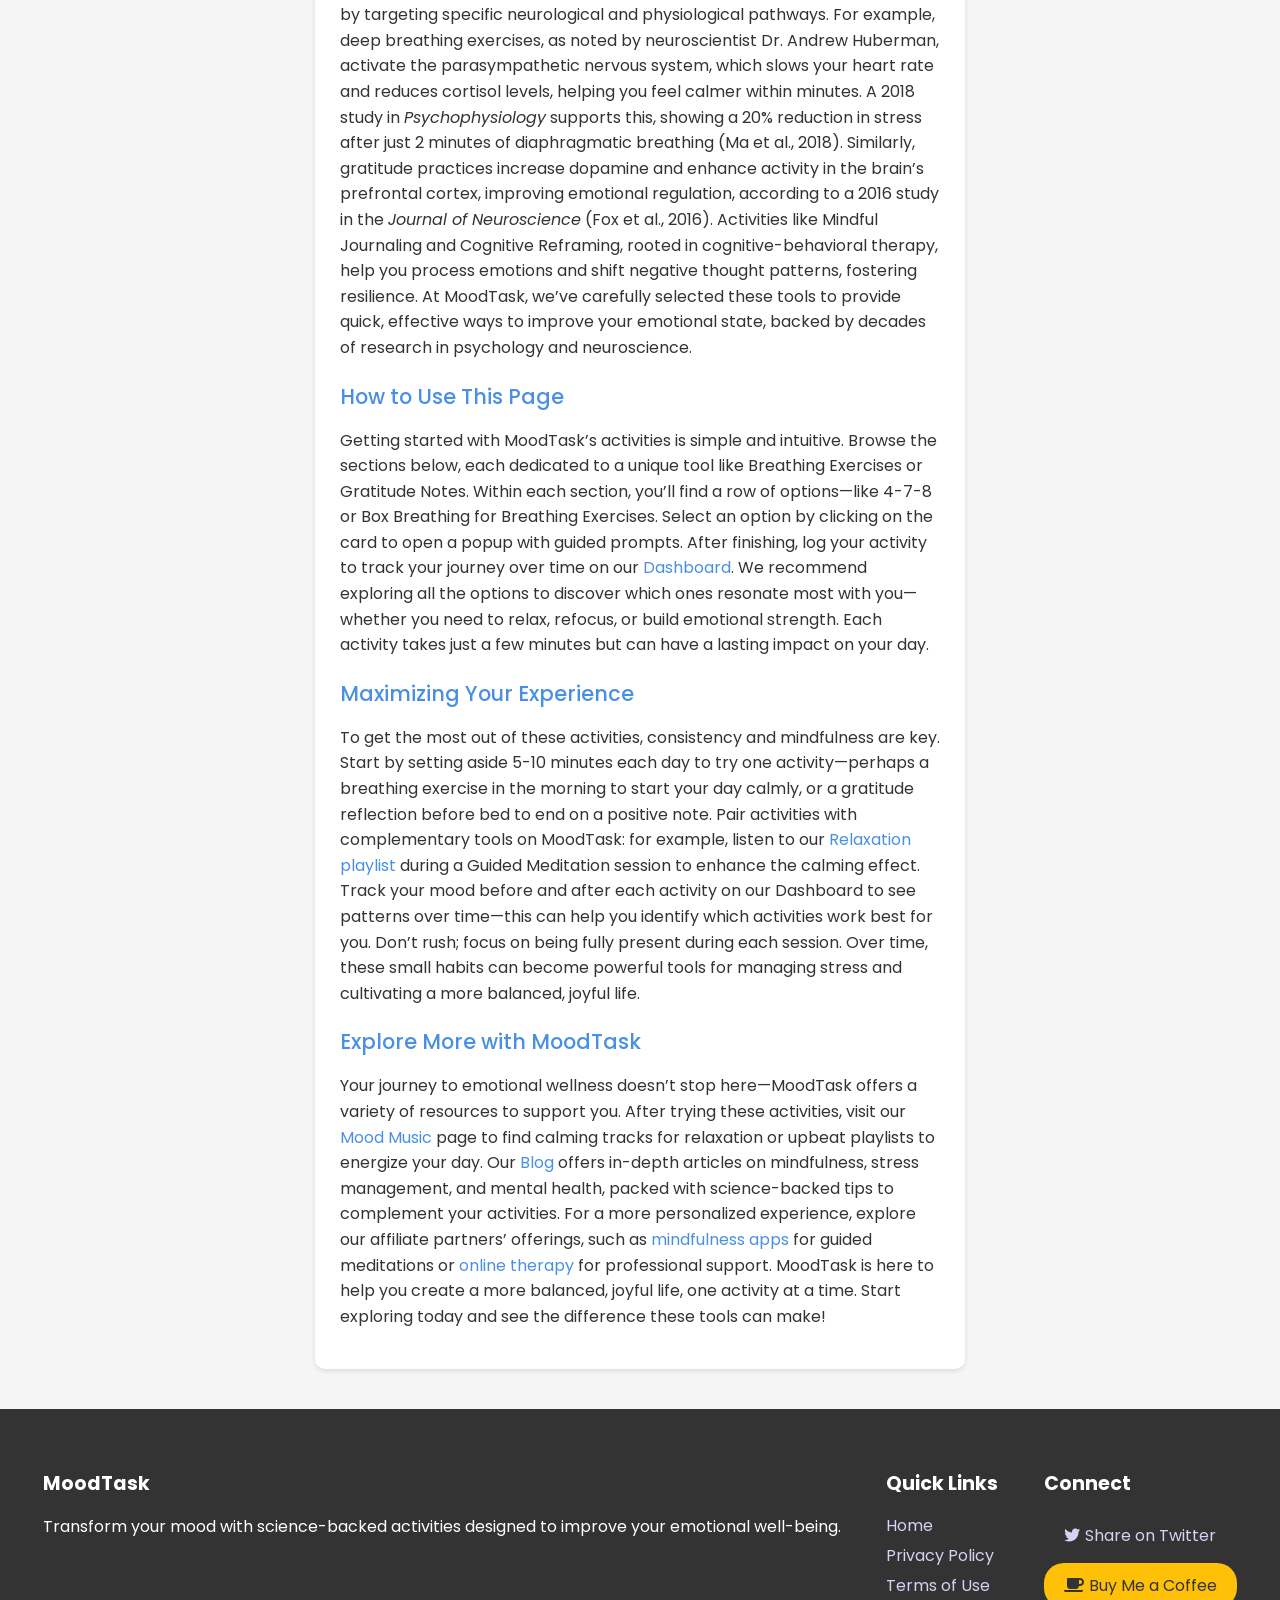
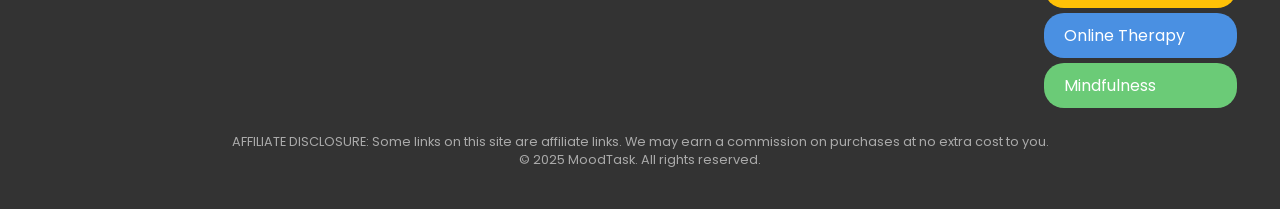
==== commit a9aa2eb0: "Update activities.html" ====
--- a/activities.html
+++ b/activities.html
@@ -244,9 +244,6 @@
         .activity-card.pmr .thumbnail-area {
             background: linear-gradient(135deg, #2C7A7B, #4C9A9B);
         }
-        .activity-card.walk .thumbnail-area {
-            background: linear-gradient(135deg, #68D391, #48BB78);
-        }
         .activity-card.journaling .thumbnail-area {
             background: linear-gradient(135deg, #6B46C1, #805AD5);
         }
@@ -484,12 +481,6 @@
         .task-tile.pmr-type:hover {
             background: linear-gradient(135deg, #1A5F60, #2C7A7B);
         }
-        .task-tile.walk-type {
-            background: linear-gradient(135deg, #68D391, #48BB78);
-        }
-        .task-tile.walk-type:hover {
-            background: linear-gradient(135deg, #48BB78, #38A169);
-        }
         .task-tile.journaling-type {
             background: linear-gradient(135deg, #6B46C1, #805AD5);
         }
@@ -566,7 +557,7 @@
             margin-top: 5px;
             opacity: 0.9;
         }
-        #breathing-instruction, #meditation-prompt, #pmr-prompt, #walk-timer, #journaling-prompt, #reframing-prompt, #exercise-timer {
+        #breathing-instruction, #meditation-prompt, #pmr-prompt, #journaling-prompt, #reframing-prompt {
             margin: 10px 0;
             font-size: 1.1em;
             line-height: 1.6;
@@ -607,6 +598,7 @@
             justify-content: center;
             gap: 10px;
             margin: 10px 0;
+            flex-wrap: wrap;
         }
         .timer-adjust-button {
             background: #4A90E2;
@@ -633,6 +625,19 @@
         }
         .timer-pause-button:hover {
             background: #E53E3E;
+        }
+        .timer-start-button {
+            background: #6BCB77;
+            color: #fff;
+            padding: 8px 15px;
+            border: none;
+            border-radius: 5px;
+            cursor: pointer;
+            font-size: 1em;
+            transition: background-color 0.3s;
+        }
+        .timer-start-button:hover {
+            background: #5BBF66;
         }
         .log-button {
             padding: 8px 15px;
@@ -674,6 +679,40 @@
             background: #4A90E2;
             border-radius: 5px;
             transition: width 1s linear;
+        }
+        .timer-display {
+            font-size: 2em;
+            font-weight: 600;
+            color: #2C3E50;
+            margin: 10px 0;
+        }
+        .timer-info {
+            font-size: 1em;
+            color: #555;
+            margin: 5px 0;
+        }
+        .timer-settings {
+            display: flex;
+            flex-direction: column;
+            gap: 10px;
+            margin: 10px 0;
+        }
+        .timer-setting {
+            display: flex;
+            justify-content: space-between;
+            align-items: center;
+            padding: 5px 0;
+        }
+        .timer-setting label {
+            font-weight: 500;
+            color: #333;
+        }
+        .timer-setting input {
+            width: 60px;
+            padding: 5px;
+            border: 1px solid #ddd;
+            border-radius: 5px;
+            text-align: center;
         }
         @media (max-width: 600px) {
             .nav-bar {
@@ -855,6 +894,45 @@
                     </div>
                 </div>
                 <div class="activity-section">
+                    <h2>Exercise Activity</h2>
+                    <div class="expert-quote">
+                        Exercise boosts mood by releasing endorphins and reducing stress hormones.
+                        <span class="quote">"Physical activity can increase endorphin levels, improving mood and reducing anxiety in just 10 minutes." — Dr. John Ratey, Exercise Researcher (Spark, 2008)</span>
+                    </div>
+                    <div class="activity-row">
+                        <div class="activity-card exercise" data-tool="exercise" data-technique="amrap" onclick="openPopup('exercise', 'amrap')">
+                            <div class="thumbnail-area">
+                                <i class="fas fa-stopwatch"></i>
+                            </div>
+                            <h3>AMRAP</h3>
+                        </div>
+                        <div class="activity-card exercise" data-tool="exercise" data-technique="for-time" onclick="openPopup('exercise', 'for-time')">
+                            <div class="thumbnail-area">
+                                <i class="fas fa-clock"></i>
+                            </div>
+                            <h3>For Time</h3>
+                        </div>
+                        <div class="activity-card exercise" data-tool="exercise" data-technique="emom" onclick="openPopup('exercise', 'emom')">
+                            <div class="thumbnail-area">
+                                <i class="fas fa-hourglass"></i>
+                            </div>
+                            <h3>EMOM</h3>
+                        </div>
+                        <div class="activity-card exercise" data-tool="exercise" data-technique="tabata" onclick="openPopup('exercise', 'tabata')">
+                            <div class="thumbnail-area">
+                                <i class="fas fa-fire"></i>
+                            </div>
+                            <h3>Tabata</h3>
+                        </div>
+                        <div class="activity-card exercise" data-tool="exercise" data-technique="mix" onclick="openPopup('exercise', 'mix')">
+                            <div class="thumbnail-area">
+                                <i class="fas fa-dumbbell"></i>
+                            </div>
+                            <h3>Mix</h3>
+                        </div>
+                    </div>
+                </div>
+                <div class="activity-section">
                     <h2>Gratitude Notes</h2>
                     <div class="expert-quote">
                         Gratitude notes foster positivity by shifting focus to what’s good in life.
@@ -936,33 +1014,6 @@
                     </div>
                 </div>
                 <div class="activity-section">
-                    <h2>Nature Walk</h2>
-                    <div class="expert-quote">
-                        Nature walks improve mood by connecting you with the calming effects of the outdoors.
-                        <span class="quote">"Spending time in nature can reduce stress hormones by 20% in just 20 minutes." — Dr. Qing Li, Forest Bathing Expert (Forest Bathing, 2018)</span>
-                    </div>
-                    <div class="activity-row">
-                        <div class="activity-card walk" data-tool="walk" data-technique="mindful" onclick="openPopup('walk', 'mindful')">
-                            <div class="thumbnail-area">
-                                <i class="fas fa-tree"></i>
-                            </div>
-                            <h3>Mindful Walk</h3>
-                        </div>
-                        <div class="activity-card walk" data-tool="walk" data-technique="sensory" onclick="openPopup('walk', 'sensory')">
-                            <div class="thumbnail-area">
-                                <i class="fas fa-eye"></i>
-                            </div>
-                            <h3>Sensory Focus</h3>
-                        </div>
-                        <div class="activity-card walk" data-tool="walk" data-technique="gratitude" onclick="openPopup('walk', 'gratitude')">
-                            <div class="thumbnail-area">
-                                <i class="fas fa-flower"></i>
-                            </div>
-                            <h3>Gratitude Walk</h3>
-                        </div>
-                    </div>
-                </div>
-                <div class="activity-section">
                     <h2>Mindful Journaling</h2>
                     <div class="expert-quote">
                         Journaling helps process emotions by providing a safe space for reflection.
@@ -1013,39 +1064,6 @@
                                 <i class="fas fa-smile"></i>
                             </div>
                             <h3>Reframe Self-Criticism</h3>
-                        </div>
-                    </div>
-                </div>
-                <div class="activity-section">
-                    <h2>Exercise Activity</h2>
-                    <div class="expert-quote">
-                        Exercise boosts mood by releasing endorphins and reducing stress hormones.
-                        <span class="quote">"Physical activity can increase endorphin levels, improving mood and reducing anxiety in just 10 minutes." — Dr. John Ratey, Exercise Researcher (Spark, 2008)</span>
-                    </div>
-                    <div class="activity-row">
-                        <div class="activity-card exercise" data-tool="exercise" data-technique="stretching" onclick="openPopup('exercise', 'stretching')">
-                            <div class="thumbnail-area">
-                                <i class="fas fa-running"></i>
-                            </div>
-                            <h3>Dynamic Stretching</h3>
-                        </div>
-                        <div class="activity-card exercise" data-tool="exercise" data-technique="cardio" onclick="openPopup('exercise', 'cardio')">
-                            <div class="thumbnail-area">
-                                <i class="fas fa-heartbeat"></i>
-                            </div>
-                            <h3>HIIT Cardio</h3>
-                        </div>
-                        <div class="activity-card exercise" data-tool="exercise" data-technique="strength" onclick="openPopup('exercise', 'strength')">
-                            <div class="thumbnail-area">
-                                <i class="fas fa-dumbbell"></i>
-                            </div>
-                            <h3>Bodyweight Strength</h3>
-                        </div>
-                        <div class="activity-card exercise" data-tool="exercise" data-technique="core" onclick="openPopup('exercise', 'core')">
-                            <div class="thumbnail-area">
-                                <i class="fas fa-fire"></i>
-                            </div>
-                            <h3>Core Workout</h3>
                         </div>
                     </div>
                 </div>
@@ -1077,7 +1095,7 @@
         <div class="content-wrapper">
             <div class="welcome-guide">
                 <h2>Your Guide to Mood-Boosting Activities</h2>
-                <p>Welcome to MoodTask’s Activities page, your go-to resource for improving emotional well-being through science-backed tools. We understand that life can be overwhelming, and small, intentional actions can make a big difference in how you feel. That’s why we’ve curated a variety of activities—such as Breathing Exercises, Gratitude Notes, Guided Meditation, Progressive Muscle Relaxation, Nature Walks, Mindful Journaling, and Cognitive Reframing—to support you in moments of stress, anxiety, or low energy. Each activity is designed to help you reconnect with yourself, reduce negative emotions, and foster a sense of balance. Whether you’re looking to calm your mind, boost positivity, or process your feelings, there’s an activity here for you. Dive in and discover how these tools can transform your daily experience.</p>
+                <p>Welcome to MoodTask’s Activities page, your go-to resource for improving emotional well-being through science-backed tools. We understand that life can be overwhelming, and small, intentional actions can make a big difference in how you feel. That’s why we’ve curated a variety of activities—such as Breathing Exercises, Gratitude Notes, Guided Meditation, Progressive Muscle Relaxation, Mindful Journaling, and Cognitive Reframing—to support you in moments of stress, anxiety, or low energy. Each activity is designed to help you reconnect with yourself, reduce negative emotions, and foster a sense of balance. Whether you’re looking to calm your mind, boost positivity, or process your feelings, there’s an activity here for you. Dive in and discover how these tools can transform your daily experience.</p>
                 
                 <h3>Why These Activities Work</h3>
                 <p>Engaging in intentional activities can profoundly impact your mental health by targeting specific neurological and physiological pathways. For example, deep breathing exercises, as noted by neuroscientist Dr. Andrew Huberman, activate the parasympathetic nervous system, which slows your heart rate and reduces cortisol levels, helping you feel calmer within minutes. A 2018 study in <em>Psychophysiology</em> supports this, showing a 20% reduction in stress after just 2 minutes of diaphragmatic breathing (Ma et al., 2018). Similarly, gratitude practices increase dopamine and enhance activity in the brain’s prefrontal cortex, improving emotional regulation, according to a 2016 study in the <em>Journal of Neuroscience</em> (Fox et al., 2016). Activities like Mindful Journaling and Cognitive Reframing, rooted in cognitive-behavioral therapy, help you process emotions and shift negative thought patterns, fostering resilience. At MoodTask, we’ve carefully selected these tools to provide quick, effective ways to improve your emotional state, backed by decades of research in psychology and neuroscience.</p>
@@ -1086,7 +1104,7 @@
                 <p>Getting started with MoodTask’s activities is simple and intuitive. Browse the sections below, each dedicated to a unique tool like Breathing Exercises or Gratitude Notes. Within each section, you’ll find a row of options—like 4-7-8 or Box Breathing for Breathing Exercises. Select an option by clicking on the card to open a popup with guided prompts. After finishing, log your activity to track your journey over time on our <a href="calendar.html">Dashboard</a>. We recommend exploring all the options to discover which ones resonate most with you—whether you need to relax, refocus, or build emotional strength. Each activity takes just a few minutes but can have a lasting impact on your day.</p>
                 
                 <h3>Maximizing Your Experience</h3>
-                <p>To get the most out of these activities, consistency and mindfulness are key. Start by setting aside 5-10 minutes each day to try one activity—perhaps a breathing exercise in the morning to start your day calmly, or a gratitude reflection before bed to end on a positive note. Pair activities with complementary tools on MoodTask: for example, listen to our <a href="music.html">Relaxation playlist</a> during a Guided Meditation session to enhance the calming effect. Track your mood before and after each activity on our Dashboard to see patterns over time—this can help you identify which activities work best for you. Don’t rush; focus on being fully present during each session, whether you’re journaling or taking a nature walk. Over time, these small habits can become powerful tools for managing stress and cultivating a more balanced, joyful life.</p>
+                <p>To get the most out of these activities, consistency and mindfulness are key. Start by setting aside 5-10 minutes each day to try one activity—perhaps a breathing exercise in the morning to start your day calmly, or a gratitude reflection before bed to end on a positive note. Pair activities with complementary tools on MoodTask: for example, listen to our <a href="music.html">Relaxation playlist</a> during a Guided Meditation session to enhance the calming effect. Track your mood before and after each activity on our Dashboard to see patterns over time—this can help you identify which activities work best for you. Don’t rush; focus on being fully present during each session. Over time, these small habits can become powerful tools for managing stress and cultivating a more balanced, joyful life.</p>
                 
                 <h3>Explore More with MoodTask</h3>
                 <p>Your journey to emotional wellness doesn’t stop here—MoodTask offers a variety of resources to support you. After trying these activities, visit our <a href="music.html">Mood Music</a> page to find calming tracks for relaxation or upbeat playlists to energize your day. Our <a href="blog.html">Blog</a> offers in-depth articles on mindfulness, stress management, and mental health, packed with science-backed tips to complement your activities. For a more personalized experience, explore our affiliate partners’ offerings, such as <a href="https://www.mindfulness.com/?aff_id=67890">mindfulness apps</a> for guided meditations or <a href="https://www.online-therapy.com/?aff_id=12345">online therapy</a> for professional support. MoodTask is here to help you create a more balanced, joyful life, one activity at a time. Start exploring today and see the difference these tools can make!</p>
@@ -1165,16 +1183,6 @@
                 <button class="close-button" onclick="closePopup('pmr')"><i class="fas fa-times"></i></button>
             </div>
         </div>
-        <div id="walk-popup" class="popup">
-            <div class="popup-content">
-                <h4>Nature Walk</h4>
-                <div class="progress-container"><div id="walk-progress" class="progress-bar"></div></div>
-                <p id="walk-timer"></p>
-                <button class="log-button" id="walk-log">Log Activity</button>
-                <p class="affirmation">Great job connecting with nature.</p>
-                <button class="close-button" onclick="closePopup('walk')"><i class="fas fa-times"></i></button>
-            </div>
-        </div>
         <div id="journaling-popup" class="popup">
             <div class="popup-content">
                 <h4>Mindful Journaling</h4>
@@ -1200,12 +1208,28 @@
         <div id="exercise-popup" class="popup">
             <div class="popup-content">
                 <h4>Exercise Activity</h4>
+                <div class="timer-settings">
+                    <div class="timer-setting">
+                        <label>Rounds:</label>
+                        <input type="number" id="exercise-rounds" value="5" min="1">
+                    </div>
+                    <div class="timer-setting">
+                        <label>Work (s):</label>
+                        <input type="number" id="exercise-work" value="20" min="1">
+                    </div>
+                    <div class="timer-setting">
+                        <label>Rest (s):</label>
+                        <input type="number" id="exercise-rest" value="10" min="0">
+                    </div>
+                </div>
+                <div class="timer-display" id="exercise-timer">00:00</div>
+                <div class="timer-info" id="exercise-info"></div>
                 <div class="progress-container"><div id="exercise-progress" class="progress-bar"></div></div>
-                <p id="exercise-timer"></p>
                 <div class="timer-controls">
+                    <button class="timer-start-button" id="exercise-start" onclick="startExercise()">Start</button>
+                    <button class="timer-pause-button" id="exercise-pause" onclick="pauseResumeExercise()" style="display: none;">Pause</button>
                     <button class="timer-adjust-button" onclick="adjustTimer('exercise', -10)">-10s</button>
                     <button class="timer-adjust-button" onclick="adjustTimer('exercise', 10)">+10s</button>
-                    <button class="timer-pause-button" id="exercise-pause" onclick="pauseResumeExercise()">Pause</button>
                 </div>
                 <button class="log-button" id="exercise-log">Log Activity</button>
                 <p class="affirmation">Great job getting active!</p>
@@ -1273,15 +1297,11 @@
             if (tool === 'gratitude') startGratitudeTechnique(technique);
             if (tool === 'meditation') startMeditationTechnique(technique);
             if (tool === 'pmr') startPMRTechnique(technique);
-            if (tool === 'walk') {
-                initWalk();
-                startWalkTechnique(technique);
-            }
             if (tool === 'journaling') startJournalingTechnique(technique);
             if (tool === 'reframing') startReframingTechnique(technique);
             if (tool === 'exercise') {
                 initExercise();
-                startExerciseTechnique(technique);
+                setupExerciseTechnique(technique);
             }
         }
 
@@ -1291,7 +1311,6 @@
             if (tool === 'breathing') stopBreathing();
             if (tool === 'meditation') resetMeditation();
             if (tool === 'pmr') resetPMR();
-            if (tool === 'walk') stopWalk();
             if (tool === 'gratitude') resetGratitude();
             if (tool === 'journaling') resetJournaling();
             if (tool === 'reframing') resetReframing();
@@ -1534,50 +1553,6 @@
             if (pmrInterval) clearInterval(pmrInterval);
         }
 
-        // Nature Walk
-        let walkInterval = null;
-        function initWalk() {
-            // Placeholder for initialization if needed
-        }
-
-        function startWalkTechnique(type) {
-            const timer = document.getElementById('walk-timer');
-            const progress = document.getElementById('walk-progress');
-            const prompts = {
-                'mindful': 'Walk slowly and notice your surroundings—focus on each step and your breath.',
-                'sensory': 'Pay attention to the sights, sounds, and smells around you as you walk.',
-                'gratitude': 'Reflect on things you’re grateful for in your environment as you walk.'
-            };
-            timer.textContent = prompts[type];
-            let timeLeft = 300;
-            progress.style.width = '100%';
-
-            walkInterval = setInterval(() => {
-                timeLeft--;
-                const minutes = Math.floor(timeLeft / 60);
-                const seconds = timeLeft % 60;
-                progress.style.width = `${(timeLeft / 300) * 100}%`;
-                if (timeLeft <= 0) {
-                    clearInterval(walkInterval);
-                    timer.textContent = 'Walk complete! Take a moment to reflect on how you feel.';
-                    document.querySelector('#walk-popup .affirmation').style.display = 'block';
-                }
-            }, 1000);
-        }
-
-        function stopWalk() {
-            if (walkInterval) {
-                clearInterval(walkInterval);
-                walkInterval = null;
-            }
-            const timer = document.getElementById('walk-timer');
-            const progress = document.getElementById('walk-progress');
-            const affirmation = document.querySelector('#walk-popup .affirmation');
-            timer.textContent = '';
-            progress.style.width = '0%';
-            affirmation.style.display = 'none';
-        }
-
         // Mindful Journaling
         function startJournalingTechnique(type) {
             const prompt = document.getElementById('journaling-prompt');
@@ -1656,77 +1631,113 @@
             affirmation.style.display = 'none';
         }
 
-        // Exercise Activity
+        // Exercise Activity (SmartWOD Timer Style)
         let exerciseInterval = null;
         let exercisePaused = false;
         let exerciseTimeLeft = 0;
         let exerciseTotalTime = 0;
+        let currentRound = 0;
+        let totalRounds = 0;
+        let workTime = 0;
+        let restTime = 0;
+        let isWorkPhase = true;
+        let exerciseType = '';
 
         function initExercise() {
             const timer = document.getElementById('exercise-timer');
             const progress = document.getElementById('exercise-progress');
+            const info = document.getElementById('exercise-info');
+            const startButton = document.getElementById('exercise-start');
+            const pauseButton = document.getElementById('exercise-pause');
             timer.textContent = '00:00';
             progress.style.width = '0%';
-        }
-
-        function startExerciseTechnique(type) {
+            info.textContent = '';
+            startButton.style.display = 'inline-block';
+            pauseButton.style.display = 'none';
+            exercisePaused = false;
+            currentRound = 0;
+        }
+
+        function setupExerciseTechnique(type) {
+            exerciseType = type;
+            const roundsInput = document.getElementById('exercise-rounds');
+            const workInput = document.getElementById('exercise-work');
+            const restInput = document.getElementById('exercise-rest');
+            totalRounds = parseInt(roundsInput.value) || 5;
+            workTime = parseInt(workInput.value) || 20;
+            restTime = parseInt(restInput.value) || 10;
+            exerciseTotalTime = (workTime + restTime) * totalRounds;
+            exerciseTimeLeft = workTime; // Start with work phase
+            currentRound = 0;
+            isWorkPhase = true;
+
+            const info = document.getElementById('exercise-info');
+            const timer = document.getElementById('exercise-timer');
+            const minutes = Math.floor(exerciseTimeLeft / 60);
+            const seconds = exerciseTimeLeft % 60;
+            timer.textContent = `${minutes}:${seconds < 10 ? '0' : ''}${seconds}`;
+            info.textContent = `${type.toUpperCase()} - Round ${currentRound + 1}/${totalRounds} - Work`;
+        }
+
+        function startExercise() {
+            const startButton = document.getElementById('exercise-start');
+            const pauseButton = document.getElementById('exercise-pause');
+            startButton.style.display = 'none';
+            pauseButton.style.display = 'inline-block';
+
+            totalRounds = parseInt(document.getElementById('exercise-rounds').value) || 5;
+            workTime = parseInt(document.getElementById('exercise-work').value) || 20;
+            restTime = parseInt(document.getElementById('exercise-rest').value) || 10;
+            exerciseTotalTime = (workTime + restTime) * totalRounds;
+
+            if (currentRound === 0 && exerciseTimeLeft === 0) {
+                exerciseTimeLeft = workTime;
+            }
+
             const timer = document.getElementById('exercise-timer');
             const progress = document.getElementById('exercise-progress');
-            const techniques = {
-                'stretching': {
-                    intervals: [
-                        { work: 30, rest: 15, label: 'Leg Stretch' },
-                        { work: 30, rest: 15, label: 'Arm Stretch' },
-                        { work: 30, rest: 15, label: 'Back Stretch' }
-                    ],
-                    totalTime: 165 // (30+15)*3
-                },
-                'cardio': {
-                    intervals: [
-                        { work: 20, rest: 10, label: 'Jumping Jacks' },
-                        { work: 20, rest: 10, label: 'High Knees' },
-                        { work: 20, rest: 10, label: 'Burpees' }
-                    ],
-                    totalTime: 90 // (20+10)*3
-                },
-                'strength': {
-                    intervals: [
-                        { work: 40, rest: 20, label: 'Push-ups' },
-                        { work: 40, rest: 20, label: 'Squats' },
-                        { work: 40, rest: 20, label: 'Plank' }
-                    ],
-                    totalTime: 180 // (40+20)*3
-                },
-                'core': {
-                    intervals: [
-                        { work: 25, rest: 15, label: 'Crunches' },
-                        { work: 25, rest: 15, label: 'Leg Raises' },
-                        { work: 25, rest: 15, label: 'Bicycle Crunches' }
-                    ],
-                    totalTime: 135 // (25+15)*3
-                }
-            };
-            const selectedTechnique = techniques[type];
-            let intervalIndex = 0;
-            exerciseTotalTime = selectedTechnique.totalTime;
-            exerciseTimeLeft = exerciseTotalTime;
+            const info = document.getElementById('exercise-info');
 
             function updateTimer() {
                 if (!exercisePaused) {
                     const minutes = Math.floor(exerciseTimeLeft / 60);
                     const seconds = exerciseTimeLeft % 60;
                     timer.textContent = `${minutes}:${seconds < 10 ? '0' : ''}${seconds}`;
-                    progress.style.width = `${((exerciseTotalTime - exerciseTimeLeft) / exerciseTotalTime) * 100}%`;
-
-                    if (exerciseTimeLeft <= 0 && intervalIndex < selectedTechnique.intervals.length) {
-                        intervalIndex++;
-                        if (intervalIndex < selectedTechnique.intervals.length) {
-                            exerciseTimeLeft = selectedTechnique.intervals[intervalIndex].work + selectedTechnique.intervals[intervalIndex].rest;
-                            timer.textContent = `${Math.floor(exerciseTimeLeft / 60)}:${exerciseTimeLeft % 60 < 10 ? '0' : ''}${exerciseTimeLeft % 60}`;
+
+                    const elapsedTime = (currentRound * (workTime + restTime)) + (isWorkPhase ? workTime - exerciseTimeLeft : (workTime + restTime) - exerciseTimeLeft);
+                    progress.style.width = `${(elapsedTime / exerciseTotalTime) * 100}%`;
+
+                    if (exerciseTimeLeft <= 0) {
+                        if (isWorkPhase) {
+                            if (restTime > 0) {
+                                isWorkPhase = false;
+                                exerciseTimeLeft = restTime;
+                                info.textContent = `${exerciseType.toUpperCase()} - Round ${currentRound + 1}/${totalRounds} - Rest`;
+                            } else {
+                                isWorkPhase = true;
+                                currentRound++;
+                                if (currentRound < totalRounds) {
+                                    exerciseTimeLeft = workTime;
+                                    info.textContent = `${exerciseType.toUpperCase()} - Round ${currentRound + 1}/${totalRounds} - Work`;
+                                }
+                            }
                         } else {
+                            isWorkPhase = true;
+                            currentRound++;
+                            if (currentRound < totalRounds) {
+                                exerciseTimeLeft = workTime;
+                                info.textContent = `${exerciseType.toUpperCase()} - Round ${currentRound + 1}/${totalRounds} - Work`;
+                            }
+                        }
+
+                        if (currentRound >= totalRounds) {
                             clearInterval(exerciseInterval);
                             timer.textContent = 'Complete!';
+                            progress.style.width = '100%';
+                            info.textContent = `${exerciseType.toUpperCase()} - Finished!`;
                             document.querySelector('#exercise-popup .affirmation').style.display = 'block';
+                            pauseButton.style.display = 'none';
+                            return;
                         }
                     }
                     exerciseTimeLeft--;
@@ -1744,12 +1755,20 @@
                 exerciseInterval = null;
             }
             exercisePaused = false;
+            currentRound = 0;
+            exerciseTimeLeft = 0;
+            exerciseTotalTime = 0;
+            isWorkPhase = true;
             const timer = document.getElementById('exercise-timer');
             const progress = document.getElementById('exercise-progress');
+            const info = document.getElementById('exercise-info');
             const pauseButton = document.getElementById('exercise-pause');
+            const startButton = document.getElementById('exercise-start');
             timer.textContent = '00:00';
             progress.style.width = '0%';
-            pauseButton.textContent = 'Pause';
+            info.textContent = '';
+            pauseButton.style.display = 'none';
+            startButton.style.display = 'inline-block';
             document.querySelector('#exercise-popup .affirmation').style.display = 'none';
         }
 
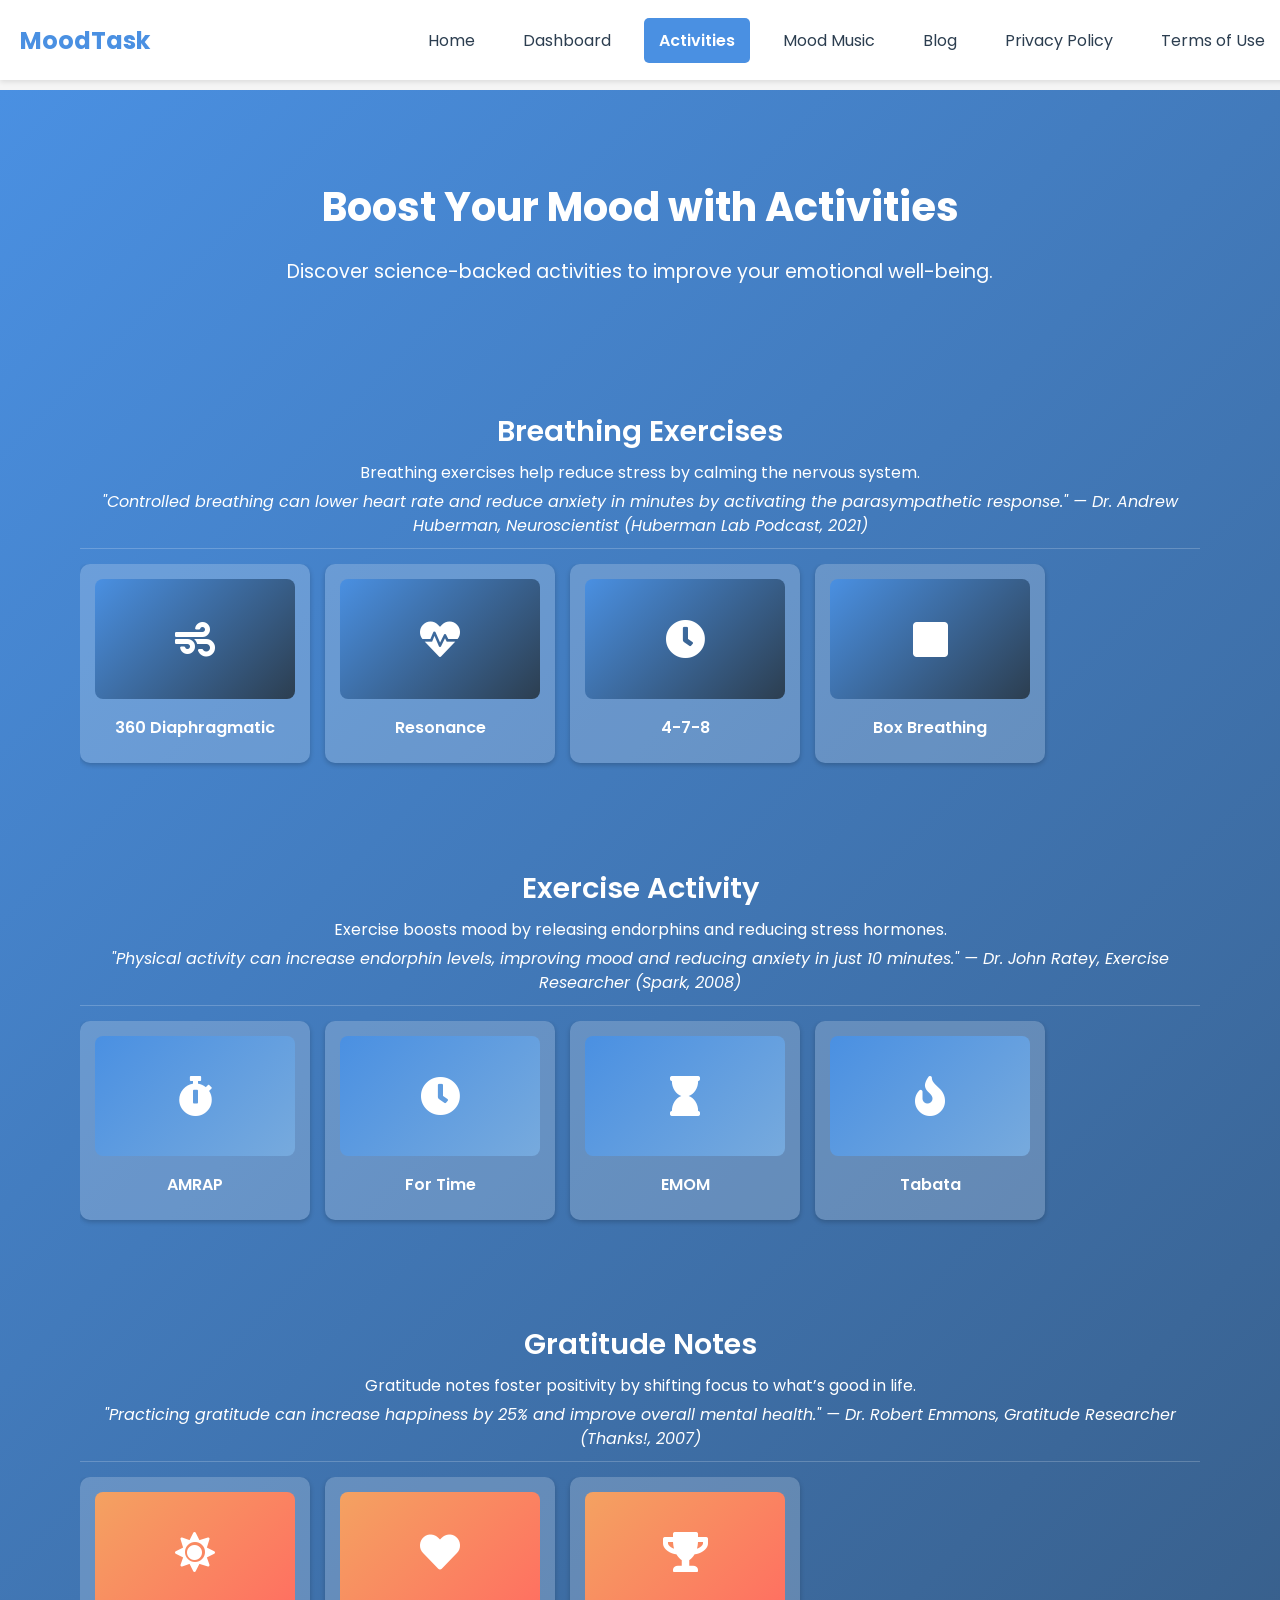
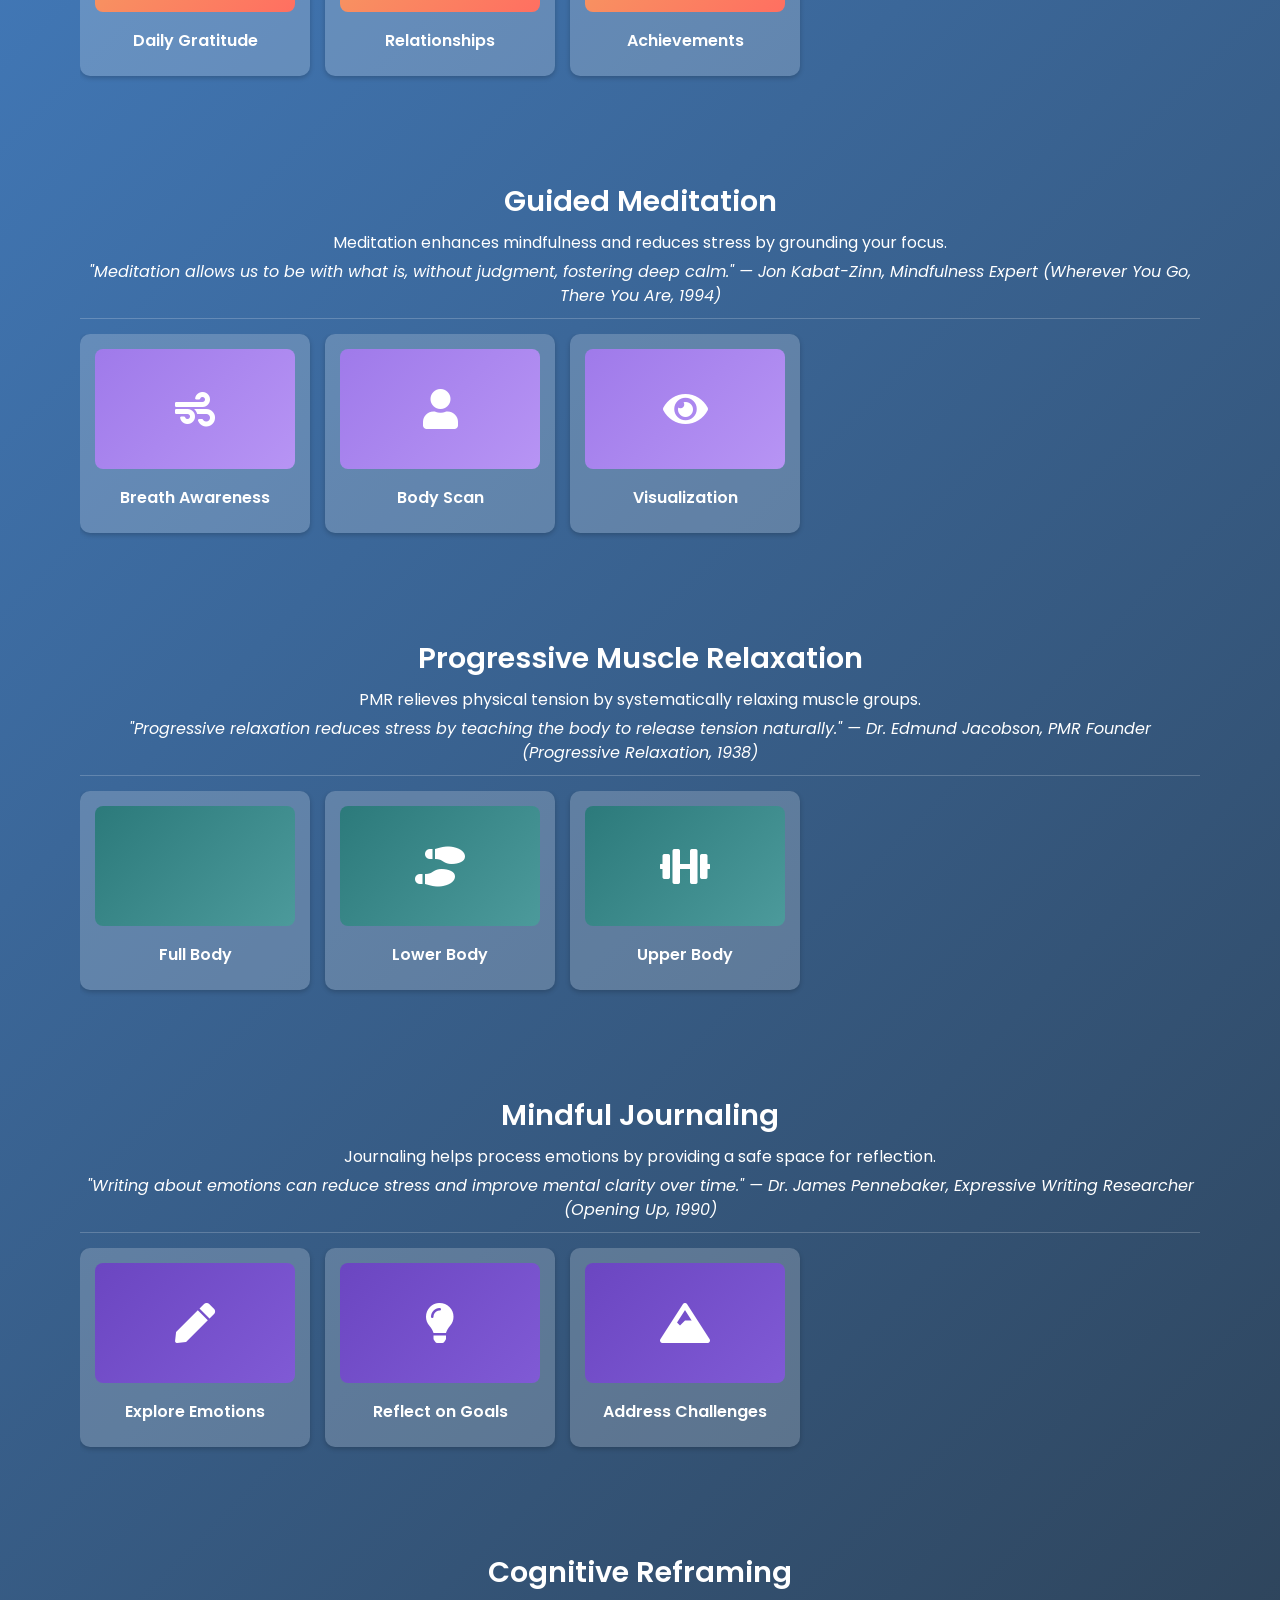
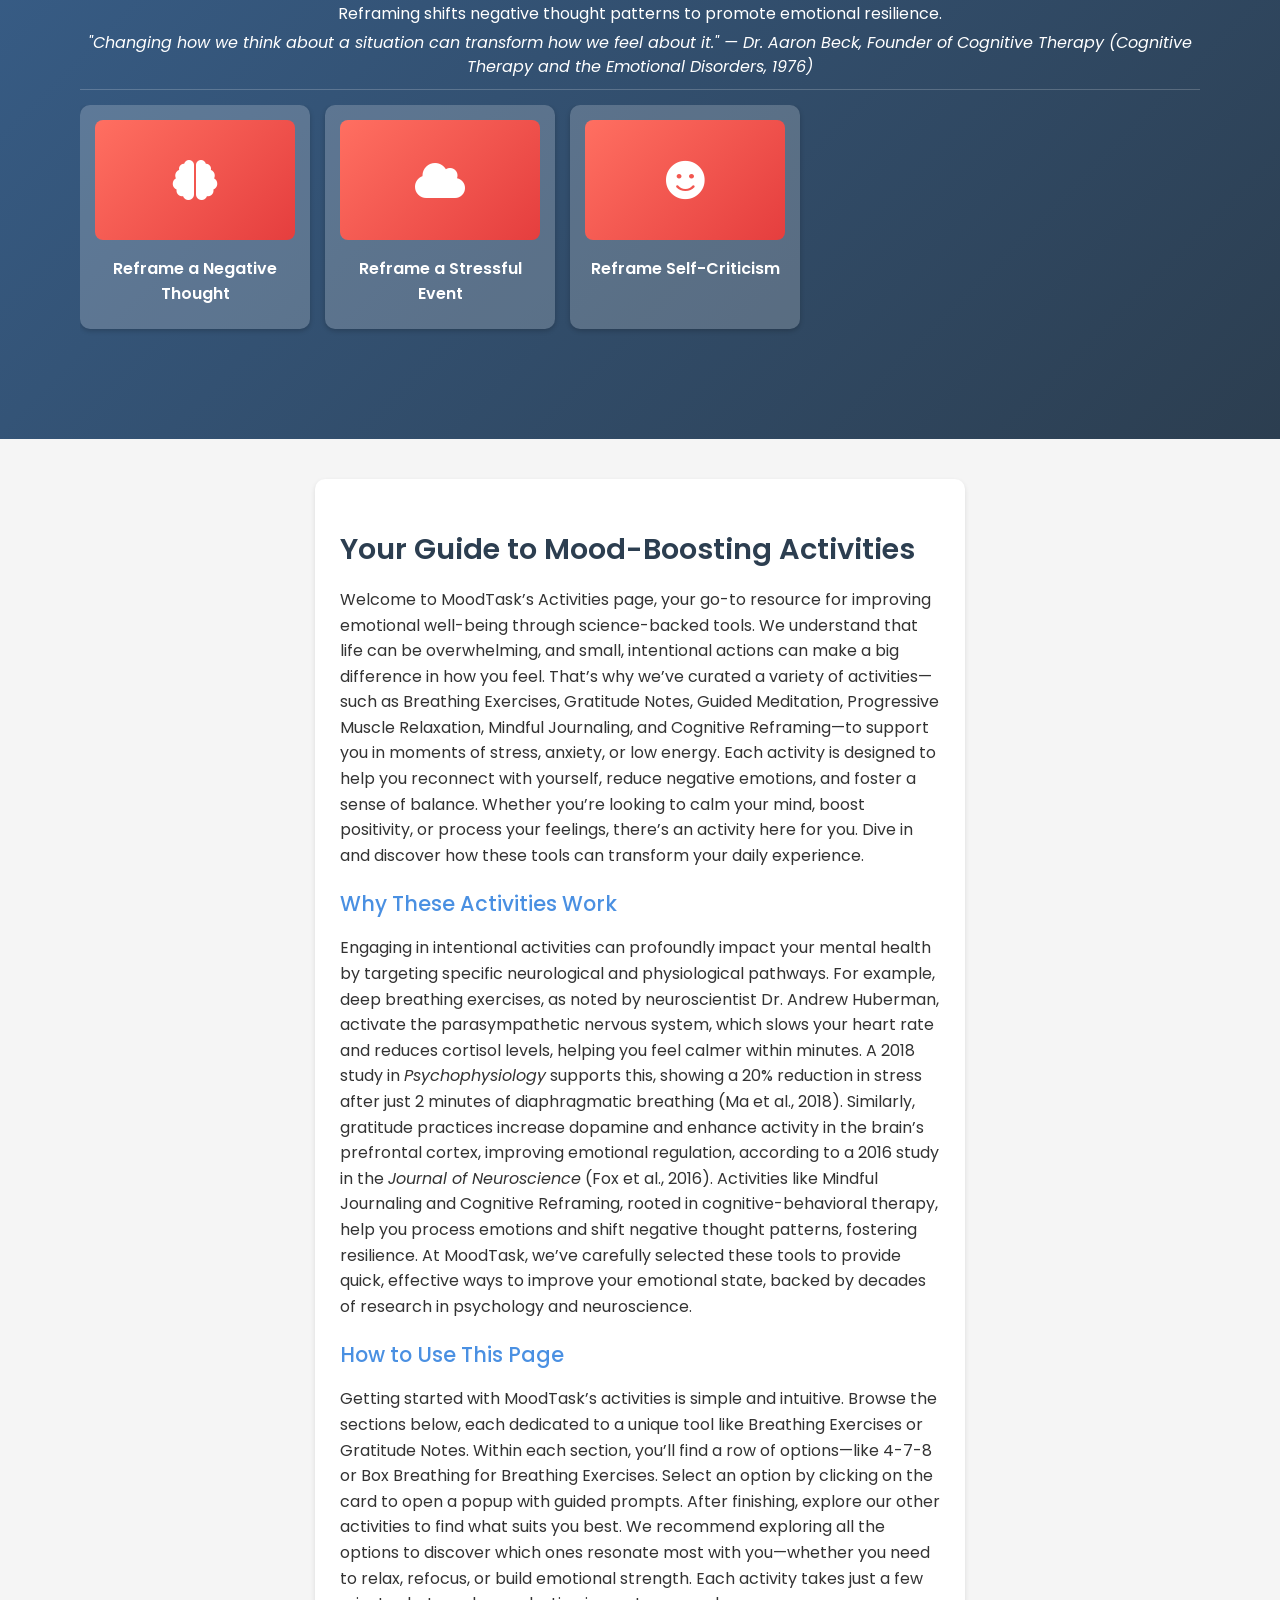
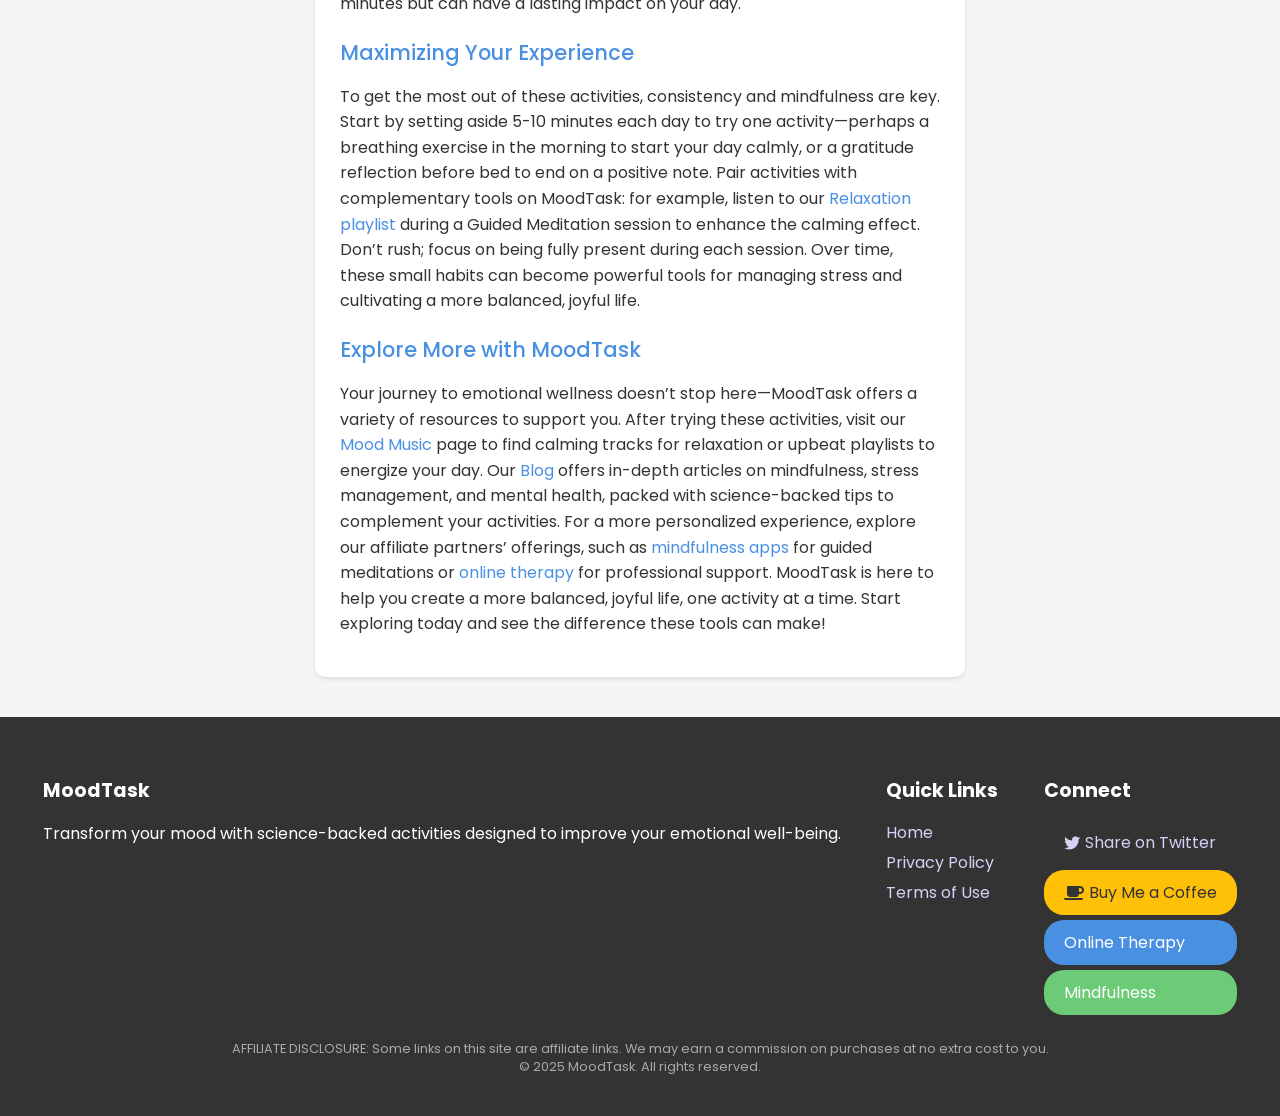
==== commit 31c02cfe: "Update activities.html" ====
--- a/activities.html
+++ b/activities.html
@@ -253,87 +253,6 @@
         .activity-card.exercise .thumbnail-area {
             background: linear-gradient(135deg, #4A90E2, #77AADD);
         }
-        .activity-summary {
-            background-color: rgba(255, 255, 255, 0.9);
-            padding: 25px;
-            border-radius: 10px;
-            box-shadow: 0 2px 5px rgba(0,0,0,0.1);
-            margin: 20px auto;
-            text-align: left;
-            max-width: 600px;
-            color: #333;
-        }
-        .activity-summary .header {
-            text-align: center;
-            margin-bottom: 20px;
-        }
-        .activity-summary .header h2 {
-            font-size: 1.8em;
-            font-weight: 600;
-            color: #2C3E50;
-            margin-bottom: 5px;
-        }
-        .activity-summary .header p {
-            font-size: 1em;
-            color: #555;
-            font-style: italic;
-        }
-        .activity-summary .trend {
-            display: flex;
-            align-items: flex-start;
-            gap: 15px;
-            margin-bottom: 20px;
-            padding: 10px;
-            border-radius: 5px;
-            transition: background 0.3s;
-        }
-        .activity-summary .trend:hover {
-            background: #f5f5f5;
-        }
-        .activity-summary .trend i {
-            font-size: 1.5em;
-            color: #4A90E2;
-        }
-        .activity-summary .trend div {
-            flex: 1;
-        }
-        .activity-summary .trend h4 {
-            font-size: 1.2em;
-            font-weight: 600;
-            margin-bottom: 5px;
-            color: #333;
-        }
-        .activity-summary .trend p {
-            font-size: 0.95em;
-            color: #555;
-            margin-bottom: 10px;
-            line-height: 1.5;
-        }
-        .activity-summary .trend .insight {
-            font-size: 0.9em;
-            color: #666;
-            font-style: italic;
-            background: #f0f0f0;
-            padding: 10px;
-            border-left: 3px solid #4A90E2;
-            border-radius: 5px;
-            line-height: 1.5;
-        }
-        .activity-summary .cta-button {
-            display: block;
-            text-align: center;
-            padding: 10px;
-            background-color: #4A90E2;
-            color: white;
-            text-decoration: none;
-            border-radius: 20px;
-            font-weight: 600;
-            transition: background-color 0.3s;
-            margin-top: 20px;
-        }
-        .activity-summary .cta-button:hover {
-            background-color: #2C3E50;
-        }
         .footer {
             background-color: #333;
             color: white;
@@ -574,6 +493,27 @@
             line-height: 1.6;
             font-weight: 400;
         }
+        .gratitude-textarea {
+            width: 100%;
+            min-height: 150px;
+            padding: 15px;
+            border-radius: 10px;
+            border: 2px solid #F4A261;
+            background: #fff;
+            box-shadow: 0 4px 12px rgba(0,0,0,0.1);
+            margin: 10px 0;
+            resize: vertical;
+            font-family: 'Poppins', sans-serif;
+            font-size: 1em;
+            line-height: 1.6;
+            color: #333;
+            transition: border-color 0.3s, box-shadow 0.3s;
+        }
+        .gratitude-textarea:focus {
+            border-color: #FF6F61;
+            box-shadow: 0 6px 15px rgba(255, 111, 97, 0.2);
+            outline: none;
+        }
         .action-button {
             background: #4A90E2;
             color: #fff;
@@ -639,34 +579,6 @@
         .timer-start-button:hover {
             background: #5BBF66;
         }
-        .log-button {
-            padding: 8px 15px;
-            background-color: #6BCB77;
-            color: white;
-            border: none;
-            border-radius: 20px;
-            cursor: pointer;
-            font-size: 0.9em;
-            transition: background-color 0.3s;
-            margin-top: 10px;
-            display: none;
-        }
-        .log-button.active {
-            display: inline-block;
-        }
-        .log-button:hover {
-            background-color: #5BBF66;
-        }
-        .log-button:disabled {
-            background-color: #A9A9A9;
-            cursor: not-allowed;
-        }
-        .affirmation {
-            display: none;
-            color: #4A90E2;
-            font-style: italic;
-            margin-top: 10px;
-        }
         .progress-container {
             width: 100%;
             height: 10px;
@@ -778,23 +690,6 @@
             .activity-card h3 {
                 font-size: 0.9em;
                 margin-bottom: 0;
-            }
-            .activity-summary {
-                margin: 20px 10px;
-                max-width: 100%;
-                padding: 20px;
-            }
-            .activity-summary .header h2 {
-                font-size: 1.5em;
-            }
-            .activity-summary .header p {
-                font-size: 0.95em;
-            }
-            .activity-summary .trend h4 {
-                font-size: 1.1em;
-            }
-            .activity-summary .trend p {
-                font-size: 0.9em;
             }
             .content-wrapper {
                 flex-direction: column;
@@ -924,12 +819,6 @@
                             </div>
                             <h3>Tabata</h3>
                         </div>
-                        <div class="activity-card exercise" data-tool="exercise" data-technique="mix" onclick="openPopup('exercise', 'mix')">
-                            <div class="thumbnail-area">
-                                <i class="fas fa-dumbbell"></i>
-                            </div>
-                            <h3>Mix</h3>
-                        </div>
                     </div>
                 </div>
                 <div class="activity-section">
@@ -1067,29 +956,6 @@
                         </div>
                     </div>
                 </div>
-            </div>
-            <div class="activity-summary" id="activitySummary">
-                <div class="header">
-                    <h2>Your Activity Insights</h2>
-                    <p>Track Your Progress and See What Works</p>
-                </div>
-                <div class="trend" id="recentActivity">
-                    <i class="fas fa-history"></i>
-                    <div>
-                        <h4>Most Recent Activity</h4>
-                        <p id="recentActivityText">Loading...</p>
-                        <div class="insight" id="recentActivityInsight">Loading...</div>
-                    </div>
-                </div>
-                <div class="trend" id="frequentActivity">
-                    <i class="fas fa-chart-bar"></i>
-                    <div>
-                        <h4>Most Frequent Activity</h4>
-                        <p id="frequentActivityText">Loading...</p>
-                        <div class="insight" id="frequentActivityInsight">Loading...</div>
-                    </div>
-                </div>
-                <a href="index.html" class="cta-button" id="logMoodCTA">Log Today's Mood</a>
             </div>
         </div>
         <div class="content-wrapper">
@@ -1101,10 +967,10 @@
                 <p>Engaging in intentional activities can profoundly impact your mental health by targeting specific neurological and physiological pathways. For example, deep breathing exercises, as noted by neuroscientist Dr. Andrew Huberman, activate the parasympathetic nervous system, which slows your heart rate and reduces cortisol levels, helping you feel calmer within minutes. A 2018 study in <em>Psychophysiology</em> supports this, showing a 20% reduction in stress after just 2 minutes of diaphragmatic breathing (Ma et al., 2018). Similarly, gratitude practices increase dopamine and enhance activity in the brain’s prefrontal cortex, improving emotional regulation, according to a 2016 study in the <em>Journal of Neuroscience</em> (Fox et al., 2016). Activities like Mindful Journaling and Cognitive Reframing, rooted in cognitive-behavioral therapy, help you process emotions and shift negative thought patterns, fostering resilience. At MoodTask, we’ve carefully selected these tools to provide quick, effective ways to improve your emotional state, backed by decades of research in psychology and neuroscience.</p>
                 
                 <h3>How to Use This Page</h3>
-                <p>Getting started with MoodTask’s activities is simple and intuitive. Browse the sections below, each dedicated to a unique tool like Breathing Exercises or Gratitude Notes. Within each section, you’ll find a row of options—like 4-7-8 or Box Breathing for Breathing Exercises. Select an option by clicking on the card to open a popup with guided prompts. After finishing, log your activity to track your journey over time on our <a href="calendar.html">Dashboard</a>. We recommend exploring all the options to discover which ones resonate most with you—whether you need to relax, refocus, or build emotional strength. Each activity takes just a few minutes but can have a lasting impact on your day.</p>
+                <p>Getting started with MoodTask’s activities is simple and intuitive. Browse the sections below, each dedicated to a unique tool like Breathing Exercises or Gratitude Notes. Within each section, you’ll find a row of options—like 4-7-8 or Box Breathing for Breathing Exercises. Select an option by clicking on the card to open a popup with guided prompts. After finishing, explore our other activities to find what suits you best. We recommend exploring all the options to discover which ones resonate most with you—whether you need to relax, refocus, or build emotional strength. Each activity takes just a few minutes but can have a lasting impact on your day.</p>
                 
                 <h3>Maximizing Your Experience</h3>
-                <p>To get the most out of these activities, consistency and mindfulness are key. Start by setting aside 5-10 minutes each day to try one activity—perhaps a breathing exercise in the morning to start your day calmly, or a gratitude reflection before bed to end on a positive note. Pair activities with complementary tools on MoodTask: for example, listen to our <a href="music.html">Relaxation playlist</a> during a Guided Meditation session to enhance the calming effect. Track your mood before and after each activity on our Dashboard to see patterns over time—this can help you identify which activities work best for you. Don’t rush; focus on being fully present during each session. Over time, these small habits can become powerful tools for managing stress and cultivating a more balanced, joyful life.</p>
+                <p>To get the most out of these activities, consistency and mindfulness are key. Start by setting aside 5-10 minutes each day to try one activity—perhaps a breathing exercise in the morning to start your day calmly, or a gratitude reflection before bed to end on a positive note. Pair activities with complementary tools on MoodTask: for example, listen to our <a href="music.html">Relaxation playlist</a> during a Guided Meditation session to enhance the calming effect. Don’t rush; focus on being fully present during each session. Over time, these small habits can become powerful tools for managing stress and cultivating a more balanced, joyful life.</p>
                 
                 <h3>Explore More with MoodTask</h3>
                 <p>Your journey to emotional wellness doesn’t stop here—MoodTask offers a variety of resources to support you. After trying these activities, visit our <a href="music.html">Mood Music</a> page to find calming tracks for relaxation or upbeat playlists to energize your day. Our <a href="blog.html">Blog</a> offers in-depth articles on mindfulness, stress management, and mental health, packed with science-backed tips to complement your activities. For a more personalized experience, explore our affiliate partners’ offerings, such as <a href="https://www.mindfulness.com/?aff_id=67890">mindfulness apps</a> for guided meditations or <a href="https://www.online-therapy.com/?aff_id=12345">online therapy</a> for professional support. MoodTask is here to help you create a more balanced, joyful life, one activity at a time. Start exploring today and see the difference these tools can make!</p>
@@ -1146,9 +1012,6 @@
                         <span id="breathing-timer">4s</span>
                     </div>
                 </div>
-                <button class="action-button" id="breathing-try-another" style="display: none;" onclick="resetBreathing()">Try Another</button>
-                <button class="log-button" id="breathing-log">Log Activity</button>
-                <p class="affirmation">Well done completing the breathing exercise.</p>
                 <button class="close-button" onclick="closePopup('breathing')"><i class="fas fa-times"></i></button>
             </div>
         </div>
@@ -1156,10 +1019,7 @@
             <div class="popup-content">
                 <h4>Gratitude Notes</h4>
                 <p id="gratitude-prompt"></p>
-                <textarea id="gratitude-text" rows="3" style="display: none;"></textarea>
-                <button class="action-button" id="gratitude-save" style="display: none;" onclick="saveGratitude()">Save Gratitude</button>
-                <button class="log-button" id="gratitude-log">Log Activity</button>
-                <p class="affirmation">Your gratitude note has been saved successfully.</p>
+                <textarea class="gratitude-textarea" id="gratitude-text" rows="3" style="display: none;"></textarea>
                 <button class="close-button" onclick="closePopup('gratitude')"><i class="fas fa-times"></i></button>
             </div>
         </div>
@@ -1167,9 +1027,6 @@
             <div class="popup-content">
                 <h4>Guided Meditation</h4>
                 <p id="meditation-prompt"></p>
-                <button class="action-button" id="meditation-try-another" style="display: none;" onclick="resetMeditation()">Try Another</button>
-                <button class="log-button" id="meditation-log">Log Activity</button>
-                <p class="affirmation">Thank you for taking time to center yourself.</p>
                 <button class="close-button" onclick="closePopup('meditation')"><i class="fas fa-times"></i></button>
             </div>
         </div>
@@ -1177,9 +1034,6 @@
             <div class="popup-content">
                 <h4>Progressive Muscle Relaxation</h4>
                 <p id="pmr-prompt"></p>
-                <button class="action-button" id="pmr-try-another" style="display: none;" onclick="resetPMR()">Try Another</button>
-                <button class="log-button" id="pmr-log">Log Activity</button>
-                <p class="affirmation">Thank you for taking time to relax your body.</p>
                 <button class="close-button" onclick="closePopup('pmr')"><i class="fas fa-times"></i></button>
             </div>
         </div>
@@ -1188,9 +1042,6 @@
                 <h4>Mindful Journaling</h4>
                 <p id="journaling-prompt"></p>
                 <textarea id="journaling-text" rows="3" style="display: none;"></textarea>
-                <button class="action-button" id="journaling-save" style="display: none;" onclick="saveJournaling()">Save Entry</button>
-                <button class="log-button" id="journaling-log">Log Activity</button>
-                <p class="affirmation">Thank you for reflecting mindfully.</p>
                 <button class="close-button" onclick="closePopup('journaling')"><i class="fas fa-times"></i></button>
             </div>
         </div>
@@ -1199,9 +1050,6 @@
                 <h4>Cognitive Reframing</h4>
                 <p id="reframing-prompt"></p>
                 <textarea id="reframing-text" rows="3" style="display: none;"></textarea>
-                <button class="action-button" id="reframing-save" style="display: none;" onclick="saveReframing()">Save Reframe</button>
-                <button class="log-button" id="reframing-log">Log Activity</button>
-                <p class="affirmation">Great job shifting your perspective.</p>
                 <button class="close-button" onclick="closePopup('reframing')"><i class="fas fa-times"></i></button>
             </div>
         </div>
@@ -1231,8 +1079,6 @@
                     <button class="timer-adjust-button" onclick="adjustTimer('exercise', -10)">-10s</button>
                     <button class="timer-adjust-button" onclick="adjustTimer('exercise', 10)">+10s</button>
                 </div>
-                <button class="log-button" id="exercise-log">Log Activity</button>
-                <p class="affirmation">Great job getting active!</p>
                 <button class="close-button" onclick="closePopup('exercise')"><i class="fas fa-times"></i></button>
             </div>
         </div>
@@ -1265,33 +1111,12 @@
                     console.log(`Opened popup for activity: ${tool}, technique: ${technique}`);
                 });
             });
-
-            const logButtons = document.querySelectorAll('.log-button');
-            logButtons.forEach((button) => {
-                button.addEventListener('click', () => {
-                    const popup = button.closest('.popup');
-                    const tool = popup.id.split('-')[0];
-                    const activityName = popup.querySelector('h4').textContent;
-                    const today = new Date('2025-05-01').toISOString().split('T')[0];
-                    const activityKey = `activity-${today}`;
-                    let activities = JSON.parse(localStorage.getItem(activityKey)) || [];
-                    activities.push({ name: activityName, timestamp: new Date().toISOString() });
-                    localStorage.setItem(activityKey, JSON.stringify(activities));
-                    console.log(`Logged activity: ${activityName} on ${today}`);
-                    analyzeActivityTrends();
-                    button.textContent = 'Logged!';
-                    button.disabled = true;
-                    button.style.backgroundColor = '#A9A9A9';
-                });
-            });
             console.log('Activity cards set up with', activityCards.length, 'cards');
         }
 
         function openPopup(tool, technique) {
             const popup = document.getElementById(`${tool}-popup`);
             popup.style.display = 'flex';
-            const logButton = popup.querySelector('.log-button');
-            logButton.classList.add('active');
 
             if (tool === 'breathing') startBreathingTechnique(technique);
             if (tool === 'gratitude') startGratitudeTechnique(technique);
@@ -1325,7 +1150,6 @@
             const stepText = document.getElementById('breathing-step');
             const timerText = document.getElementById('breathing-timer');
             const instruction = document.getElementById('breathing-instruction');
-            const tryAnotherButton = document.getElementById('breathing-try-another');
             let phaseIndex = 0;
             let phaseTime = 0;
             let countdown = 0;
@@ -1369,7 +1193,6 @@
             const phases = selectedTechnique.phases;
             instruction.textContent = selectedTechnique.instruction;
             circle.style.display = 'flex';
-            tryAnotherButton.style.display = 'inline-flex';
 
             if (breathingInterval) clearInterval(breathingInterval);
             if (countdownInterval) clearInterval(countdownInterval);
@@ -1401,7 +1224,6 @@
 
             setTimeout(() => {
                 stopBreathing();
-                document.querySelector('#breathing-popup .affirmation').style.display = 'block';
             }, 60000);
         }
 
@@ -1416,22 +1238,9 @@
             }
         }
 
-        function resetBreathing() {
-            stopBreathing();
-            const circle = document.getElementById('breathing-circle');
-            const instruction = document.getElementById('breathing-instruction');
-            const tryAnotherButton = document.getElementById('breathing-try-another');
-            const affirmation = document.querySelector('#breathing-popup .affirmation');
-            circle.style.display = 'none';
-            instruction.textContent = '';
-            tryAnotherButton.style.display = 'none';
-            affirmation.style.display = 'none';
-        }
-
         // Gratitude Notes
         function startGratitudeTechnique(type) {
             const textArea = document.getElementById('gratitude-text');
-            const saveButton = document.getElementById('gratitude-save');
             const prompt = document.getElementById('gratitude-prompt');
             const prompts = {
                 'daily': 'Write about three things you are grateful for today.',
@@ -1440,38 +1249,20 @@
             };
             prompt.textContent = prompts[type];
             textArea.style.display = 'block';
-            saveButton.style.display = 'inline-flex';
             textArea.placeholder = prompts[type];
-        }
-
-        function saveGratitude() {
-            const text = document.getElementById('gratitude-text').value;
-            if (text) {
-                const today = new Date('2025-05-01').toISOString().split('T')[0];
-                let entries = JSON.parse(localStorage.getItem(`gratitude-${today}`)) || [];
-                entries.push({ text, timestamp: new Date().toISOString() });
-                localStorage.setItem(`gratitude-${today}`, JSON.stringify(entries));
-                document.querySelector('#gratitude-popup .affirmation').style.display = 'block';
-                document.getElementById('gratitude-save').style.display = 'none';
-            }
         }
 
         function resetGratitude() {
             const prompt = document.getElementById('gratitude-prompt');
             const textArea = document.getElementById('gratitude-text');
-            const saveButton = document.getElementById('gratitude-save');
-            const affirmation = document.querySelector('#gratitude-popup .affirmation');
             prompt.textContent = '';
             textArea.style.display = 'none';
             textArea.value = '';
-            saveButton.style.display = 'none';
-            affirmation.style.display = 'none';
         }
 
         // Guided Meditation
         function startMeditationTechnique(type) {
             const prompt = document.getElementById('meditation-prompt');
-            const tryAnotherButton = document.getElementById('meditation-try-another');
             const prompts = {
                 'breath-awareness': 'Focus on your breath. Inhale deeply, exhale slowly, and notice the air moving through your body for 60 seconds.',
                 'body-scan': 'Close your eyes and mentally scan your body from head to toe, noticing any sensations without judgment for 60 seconds.',
@@ -1480,18 +1271,12 @@
             prompt.textContent = prompts[type];
             setTimeout(() => {
                 prompt.textContent = 'Meditation complete. Take a moment to notice how you feel.';
-                tryAnotherButton.style.display = 'inline-flex';
-                document.querySelector('#meditation-popup .affirmation').style.display = 'block';
             }, 60000);
         }
 
         function resetMeditation() {
             const prompt = document.getElementById('meditation-prompt');
-            const tryAnotherButton = document.getElementById('meditation-try-another');
-            const affirmation = document.querySelector('#meditation-popup .affirmation');
             prompt.textContent = '';
-            tryAnotherButton.style.display = 'none';
-            affirmation.style.display = 'none';
         }
 
         // Progressive Muscle Relaxation
@@ -1499,7 +1284,6 @@
         let pmrInterval = null;
         function startPMRTechnique(type) {
             const prompt = document.getElementById('pmr-prompt');
-            const tryAnotherButton = document.getElementById('pmr-try-another');
             const muscleGroups = {
                 'full-body': [
                     'Clench your fists tightly for 5 seconds, then relax for 10 seconds.',
@@ -1533,8 +1317,6 @@
                     }, 5000);
                 } else {
                     prompt.textContent = 'PMR session complete. Take a moment to notice how relaxed you feel.';
-                    tryAnotherButton.style.display = 'inline-flex';
-                    document.querySelector('#pmr-popup .affirmation').style.display = 'block';
                     clearInterval(pmrInterval);
                 }
             }
@@ -1544,11 +1326,7 @@
 
         function resetPMR() {
             const prompt = document.getElementById('pmr-prompt');
-            const tryAnotherButton = document.getElementById('pmr-try-another');
-            const affirmation = document.querySelector('#pmr-popup .affirmation');
             prompt.textContent = '';
-            tryAnotherButton.style.display = 'none';
-            affirmation.style.display = 'none';
             pmrIndex = 0;
             if (pmrInterval) clearInterval(pmrInterval);
         }
@@ -1557,7 +1335,6 @@
         function startJournalingTechnique(type) {
             const prompt = document.getElementById('journaling-prompt');
             const textArea = document.getElementById('journaling-text');
-            const saveButton = document.getElementById('journaling-save');
             const prompts = {
                 'emotions': 'Write about how you’re feeling right now and why you might feel this way.',
                 'goals': 'Reflect on a goal you’d like to achieve and what steps you can take toward it.',
@@ -1565,38 +1342,20 @@
             };
             prompt.textContent = prompts[type];
             textArea.style.display = 'block';
-            saveButton.style.display = 'inline-flex';
-        }
-
-        function saveJournaling() {
-            const text = document.getElementById('journaling-text').value;
-            if (text) {
-                const today = new Date('2025-05-01').toISOString().split('T')[0];
-                let entries = JSON.parse(localStorage.getItem(`journaling-${today}`)) || [];
-                entries.push({ text, timestamp: new Date().toISOString() });
-                localStorage.setItem(`journaling-${today}`, JSON.stringify(entries));
-                document.querySelector('#journaling-popup .affirmation').style.display = 'block';
-                document.getElementById('journaling-save').style.display = 'none';
-            }
         }
 
         function resetJournaling() {
             const prompt = document.getElementById('journaling-prompt');
             const textArea = document.getElementById('journaling-text');
-            const saveButton = document.getElementById('journaling-save');
-            const affirmation = document.querySelector('#journaling-popup .affirmation');
             prompt.textContent = '';
             textArea.style.display = 'none';
             textArea.value = '';
-            saveButton.style.display = 'none';
-            affirmation.style.display = 'none';
         }
 
         // Cognitive Reframing
         function startReframingTechnique(type) {
             const prompt = document.getElementById('reframing-prompt');
             const textArea = document.getElementById('reframing-text');
-            const saveButton = document.getElementById('reframing-save');
             const prompts = {
                 'negative-thought': 'Write a negative thought you’re having, then reframe it into a more balanced perspective.',
                 'stressful-event': 'Describe a recent stressful event, then find a positive or neutral way to view it.',
@@ -1604,34 +1363,17 @@
             };
             prompt.textContent = prompts[type];
             textArea.style.display = 'block';
-            saveButton.style.display = 'inline-flex';
-        }
-
-        function saveReframing() {
-            const text = document.getElementById('reframing-text').value;
-            if (text) {
-                const today = new Date('2025-05-01').toISOString().split('T')[0];
-                let entries = JSON.parse(localStorage.getItem(`reframing-${today}`)) || [];
-                entries.push({ text, timestamp: new Date().toISOString() });
-                localStorage.setItem(`reframing-${today}`, JSON.stringify(entries));
-                document.querySelector('#reframing-popup .affirmation').style.display = 'block';
-                document.getElementById('reframing-save').style.display = 'none';
-            }
         }
 
         function resetReframing() {
             const prompt = document.getElementById('reframing-prompt');
             const textArea = document.getElementById('reframing-text');
-            const saveButton = document.getElementById('reframing-save');
-            const affirmation = document.querySelector('#reframing-popup .affirmation');
             prompt.textContent = '';
             textArea.style.display = 'none';
             textArea.value = '';
-            saveButton.style.display = 'none';
-            affirmation.style.display = 'none';
-        }
-
-        // Exercise Activity (SmartWOD Timer Style)
+        }
+
+        // Exercise Activity (Refined SmartWOD Style)
         let exerciseInterval = null;
         let exercisePaused = false;
         let exerciseTimeLeft = 0;
@@ -1642,6 +1384,7 @@
         let restTime = 0;
         let isWorkPhase = true;
         let exerciseType = '';
+        let forTimeElapsed = 0;
 
         function initExercise() {
             const timer = document.getElementById('exercise-timer');
@@ -1656,6 +1399,8 @@
             pauseButton.style.display = 'none';
             exercisePaused = false;
             currentRound = 0;
+            exerciseTimeLeft = 0;
+            forTimeElapsed = 0;
         }
 
         function setupExerciseTechnique(type) {
@@ -1666,17 +1411,14 @@
             totalRounds = parseInt(roundsInput.value) || 5;
             workTime = parseInt(workInput.value) || 20;
             restTime = parseInt(restInput.value) || 10;
-            exerciseTotalTime = (workTime + restTime) * totalRounds;
-            exerciseTimeLeft = workTime; // Start with work phase
-            currentRound = 0;
-            isWorkPhase = true;
-
+            exerciseTotalTime = (type === 'tabata') ? (20 + 10) * 8 : (type === 'emom') ? (workTime + restTime) * totalRounds : workTime;
+            exerciseTimeLeft = (type === 'amrap' || type === 'for-time') ? workTime : (type === 'tabata') ? 20 : workTime;
             const info = document.getElementById('exercise-info');
             const timer = document.getElementById('exercise-timer');
             const minutes = Math.floor(exerciseTimeLeft / 60);
             const seconds = exerciseTimeLeft % 60;
             timer.textContent = `${minutes}:${seconds < 10 ? '0' : ''}${seconds}`;
-            info.textContent = `${type.toUpperCase()} - Round ${currentRound + 1}/${totalRounds} - Work`;
+            info.textContent = `${type.toUpperCase()} - ${type === 'for-time' ? 'Elapsed Time' : 'Time Remaining'}`;
         }
 
         function startExercise() {
@@ -1688,11 +1430,9 @@
             totalRounds = parseInt(document.getElementById('exercise-rounds').value) || 5;
             workTime = parseInt(document.getElementById('exercise-work').value) || 20;
             restTime = parseInt(document.getElementById('exercise-rest').value) || 10;
-            exerciseTotalTime = (workTime + restTime) * totalRounds;
-
-            if (currentRound === 0 && exerciseTimeLeft === 0) {
-                exerciseTimeLeft = workTime;
-            }
+            exerciseTotalTime = (exerciseType === 'tabata') ? (20 + 10) * 8 : (exerciseType === 'emom') ? (workTime + restTime) * totalRounds : (exerciseType === 'amrap') ? workTime : 0;
+            exerciseTimeLeft = (exerciseType === 'amrap' || exerciseType === 'tabata') ? ((exerciseType === 'tabata') ? 20 : workTime) : (exerciseType === 'emom') ? workTime : 0;
+            forTimeElapsed = 0;
 
             const timer = document.getElementById('exercise-timer');
             const progress = document.getElementById('exercise-progress');
@@ -1700,47 +1440,51 @@
 
             function updateTimer() {
                 if (!exercisePaused) {
-                    const minutes = Math.floor(exerciseTimeLeft / 60);
-                    const seconds = exerciseTimeLeft % 60;
+                    const minutes = Math.floor((exerciseType === 'for-time' ? forTimeElapsed : exerciseTimeLeft) / 60);
+                    const seconds = (exerciseType === 'for-time' ? forTimeElapsed : exerciseTimeLeft) % 60;
                     timer.textContent = `${minutes}:${seconds < 10 ? '0' : ''}${seconds}`;
 
-                    const elapsedTime = (currentRound * (workTime + restTime)) + (isWorkPhase ? workTime - exerciseTimeLeft : (workTime + restTime) - exerciseTimeLeft);
-                    progress.style.width = `${(elapsedTime / exerciseTotalTime) * 100}%`;
-
-                    if (exerciseTimeLeft <= 0) {
-                        if (isWorkPhase) {
-                            if (restTime > 0) {
+                    if (exerciseType === 'for-time') {
+                        forTimeElapsed++;
+                        progress.style.width = `${(forTimeElapsed / 3600) * 100}%`; // Cap at 1 hour for progress
+                    } else if (exerciseType === 'amrap' || exerciseType === 'tabata') {
+                        progress.style.width = `${((workTime - exerciseTimeLeft) / workTime) * 100}%`;
+                        if (exerciseTimeLeft <= 0) {
+                            if (exerciseType === 'tabata' && currentRound < 7) {
+                                currentRound++;
+                                exerciseTimeLeft = (currentRound % 2 === 0) ? 10 : 20;
+                                info.textContent = `TABATA - ${currentRound % 2 === 0 ? 'Rest' : 'Work'} (${currentRound + 1}/8)`;
+                            } else if (exerciseType === 'amrap') {
+                                clearInterval(exerciseInterval);
+                                info.textContent = 'AMRAP - Complete!';
+                                pauseButton.style.display = 'none';
+                                return;
+                            }
+                        }
+                        exerciseTimeLeft--;
+                    } else if (exerciseType === 'emom') {
+                        progress.style.width = `${((currentRound * (workTime + restTime) + (isWorkPhase ? workTime - exerciseTimeLeft : workTime + restTime - exerciseTimeLeft)) / exerciseTotalTime) * 100}%`;
+                        if (exerciseTimeLeft <= 0) {
+                            if (isWorkPhase) {
                                 isWorkPhase = false;
                                 exerciseTimeLeft = restTime;
-                                info.textContent = `${exerciseType.toUpperCase()} - Round ${currentRound + 1}/${totalRounds} - Rest`;
+                                info.textContent = `EMOM - Rest (Round ${currentRound + 1}/${totalRounds})`;
                             } else {
                                 isWorkPhase = true;
                                 currentRound++;
                                 if (currentRound < totalRounds) {
                                     exerciseTimeLeft = workTime;
-                                    info.textContent = `${exerciseType.toUpperCase()} - Round ${currentRound + 1}/${totalRounds} - Work`;
+                                    info.textContent = `EMOM - Work (Round ${currentRound + 1}/${totalRounds})`;
+                                } else {
+                                    clearInterval(exerciseInterval);
+                                    info.textContent = 'EMOM - Complete!';
+                                    pauseButton.style.display = 'none';
+                                    return;
                                 }
                             }
-                        } else {
-                            isWorkPhase = true;
-                            currentRound++;
-                            if (currentRound < totalRounds) {
-                                exerciseTimeLeft = workTime;
-                                info.textContent = `${exerciseType.toUpperCase()} - Round ${currentRound + 1}/${totalRounds} - Work`;
-                            }
                         }
-
-                        if (currentRound >= totalRounds) {
-                            clearInterval(exerciseInterval);
-                            timer.textContent = 'Complete!';
-                            progress.style.width = '100%';
-                            info.textContent = `${exerciseType.toUpperCase()} - Finished!`;
-                            document.querySelector('#exercise-popup .affirmation').style.display = 'block';
-                            pauseButton.style.display = 'none';
-                            return;
-                        }
+                        exerciseTimeLeft--;
                     }
-                    exerciseTimeLeft--;
                 }
             }
 
@@ -1759,6 +1503,7 @@
             exerciseTimeLeft = 0;
             exerciseTotalTime = 0;
             isWorkPhase = true;
+            forTimeElapsed = 0;
             const timer = document.getElementById('exercise-timer');
             const progress = document.getElementById('exercise-progress');
             const info = document.getElementById('exercise-info');
@@ -1769,7 +1514,6 @@
             info.textContent = '';
             pauseButton.style.display = 'none';
             startButton.style.display = 'inline-block';
-            document.querySelector('#exercise-popup .affirmation').style.display = 'none';
         }
 
         function pauseResumeExercise() {
@@ -1788,41 +1532,10 @@
             }
         }
 
-        function analyzeActivityTrends() {
-            const today = new Date('2025-05-01').toISOString().split('T')[0];
-            const activityKey = `activity-${today}`;
-            const activities = JSON.parse(localStorage.getItem(activityKey)) || [];
-            const recentActivityText = document.getElementById('recentActivityText');
-            const recentActivityInsight = document.getElementById('recentActivityInsight');
-            const frequentActivityText = document.getElementById('frequentActivityText');
-            const frequentActivityInsight = document.getElementById('frequentActivityInsight');
-
-            if (activities.length > 0) {
-                const latestActivity = activities[activities.length - 1];
-                recentActivityText.textContent = latestActivity.name;
-                recentActivityInsight.textContent = 'Completing this activity may help you feel more centered or energized depending on the technique.';
-
-                const activityCount = activities.reduce((acc, curr) => {
-                    acc[curr.name] = (acc[curr.name] || 0) + 1;
-                    return acc;
-                }, {});
-                const mostFrequent = Object.keys(activityCount).reduce((a, b) => activityCount[a] > activityCount[b] ? a : b);
-                frequentActivityText.textContent = mostFrequent;
-                frequentActivityInsight.textContent = `You’ve done ${mostFrequent} ${activityCount[mostFrequent]} times today, suggesting it might be a good fit for your routine.`;
-            } else {
-                recentActivityText.textContent = 'No activities logged yet.';
-                recentActivityInsight.textContent = 'Try an activity to start tracking your progress!';
-                frequentActivityText.textContent = 'No activities logged yet.';
-                frequentActivityInsight.textContent = 'Log a few activities to see trends.';
-            }
-            console.log('Activity trends analyzed for', today);
-        }
-
         // Initial Setup
         window.addEventListener('load', () => {
             adjustMainContentPadding();
             setupActivityCards();
-            analyzeActivityTrends();
             window.addEventListener('resize', adjustMainContentPadding);
             console.log('Page loaded and initialized');
 
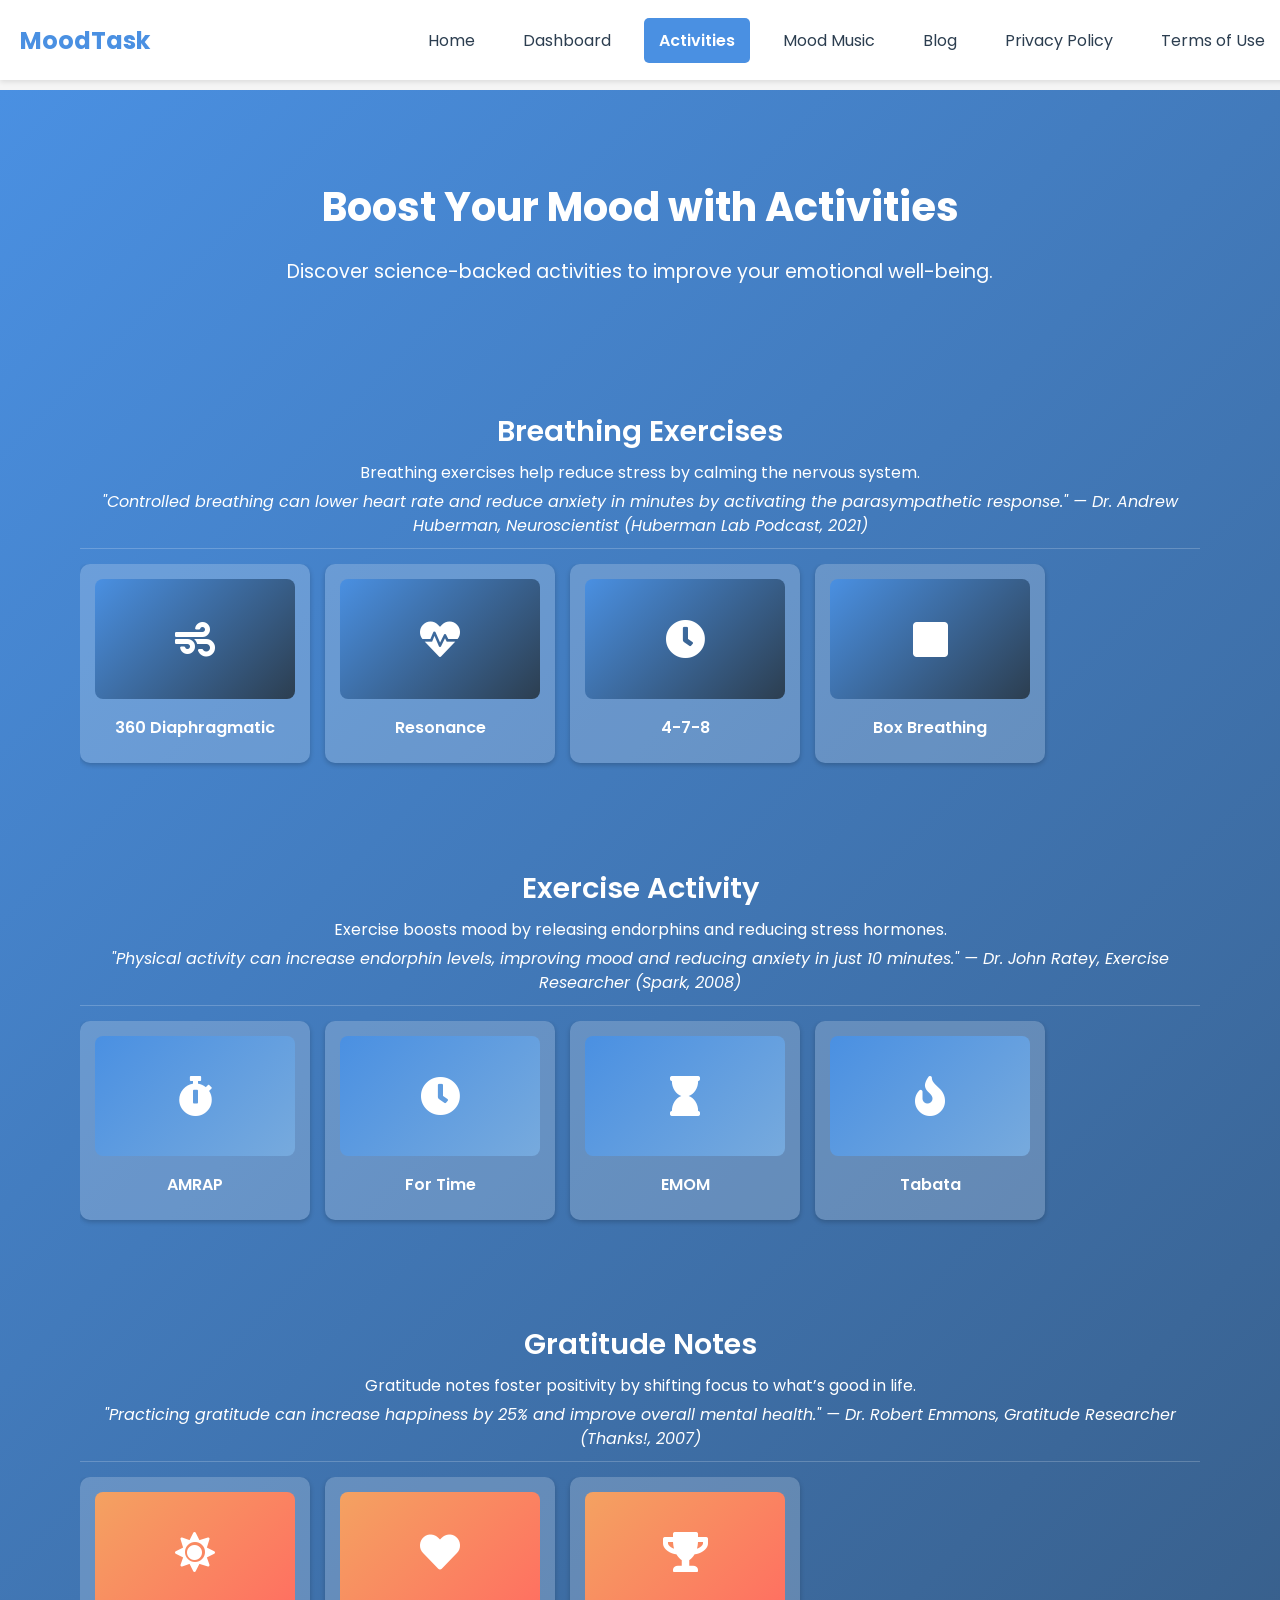
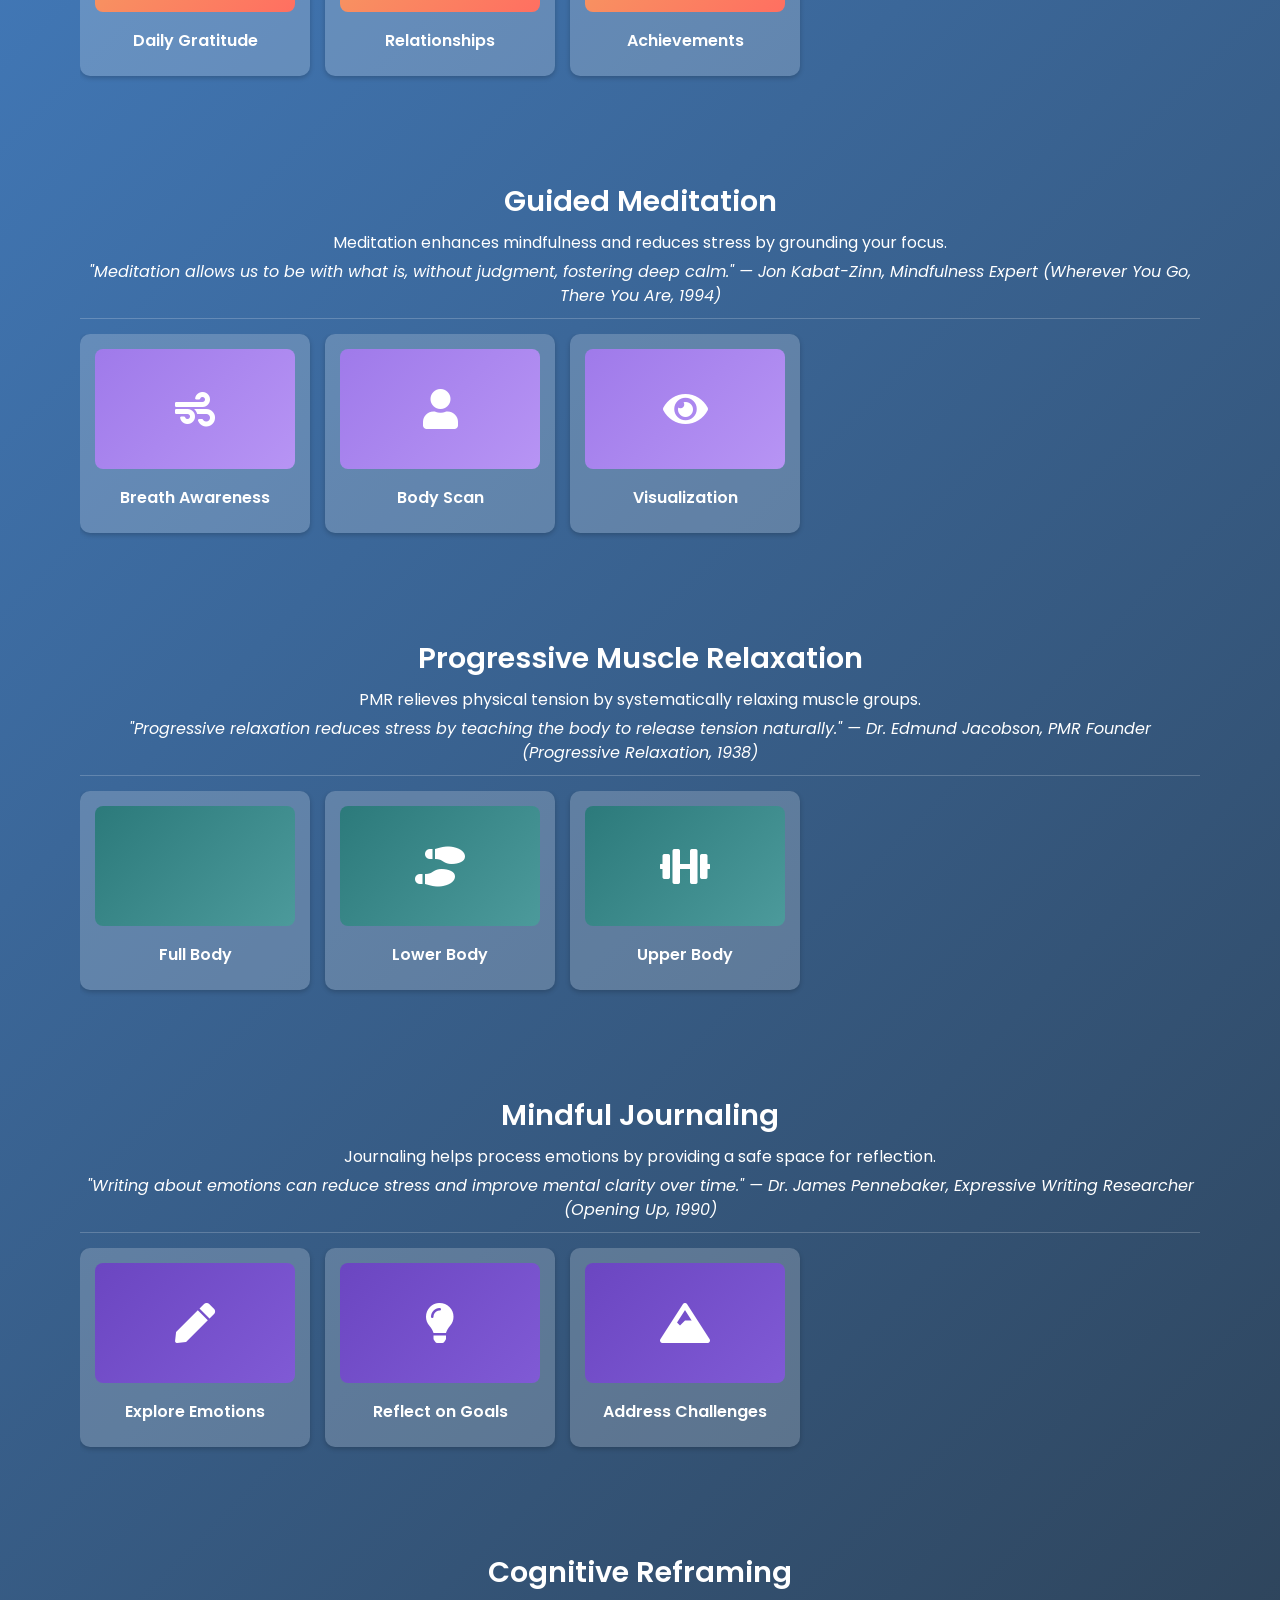
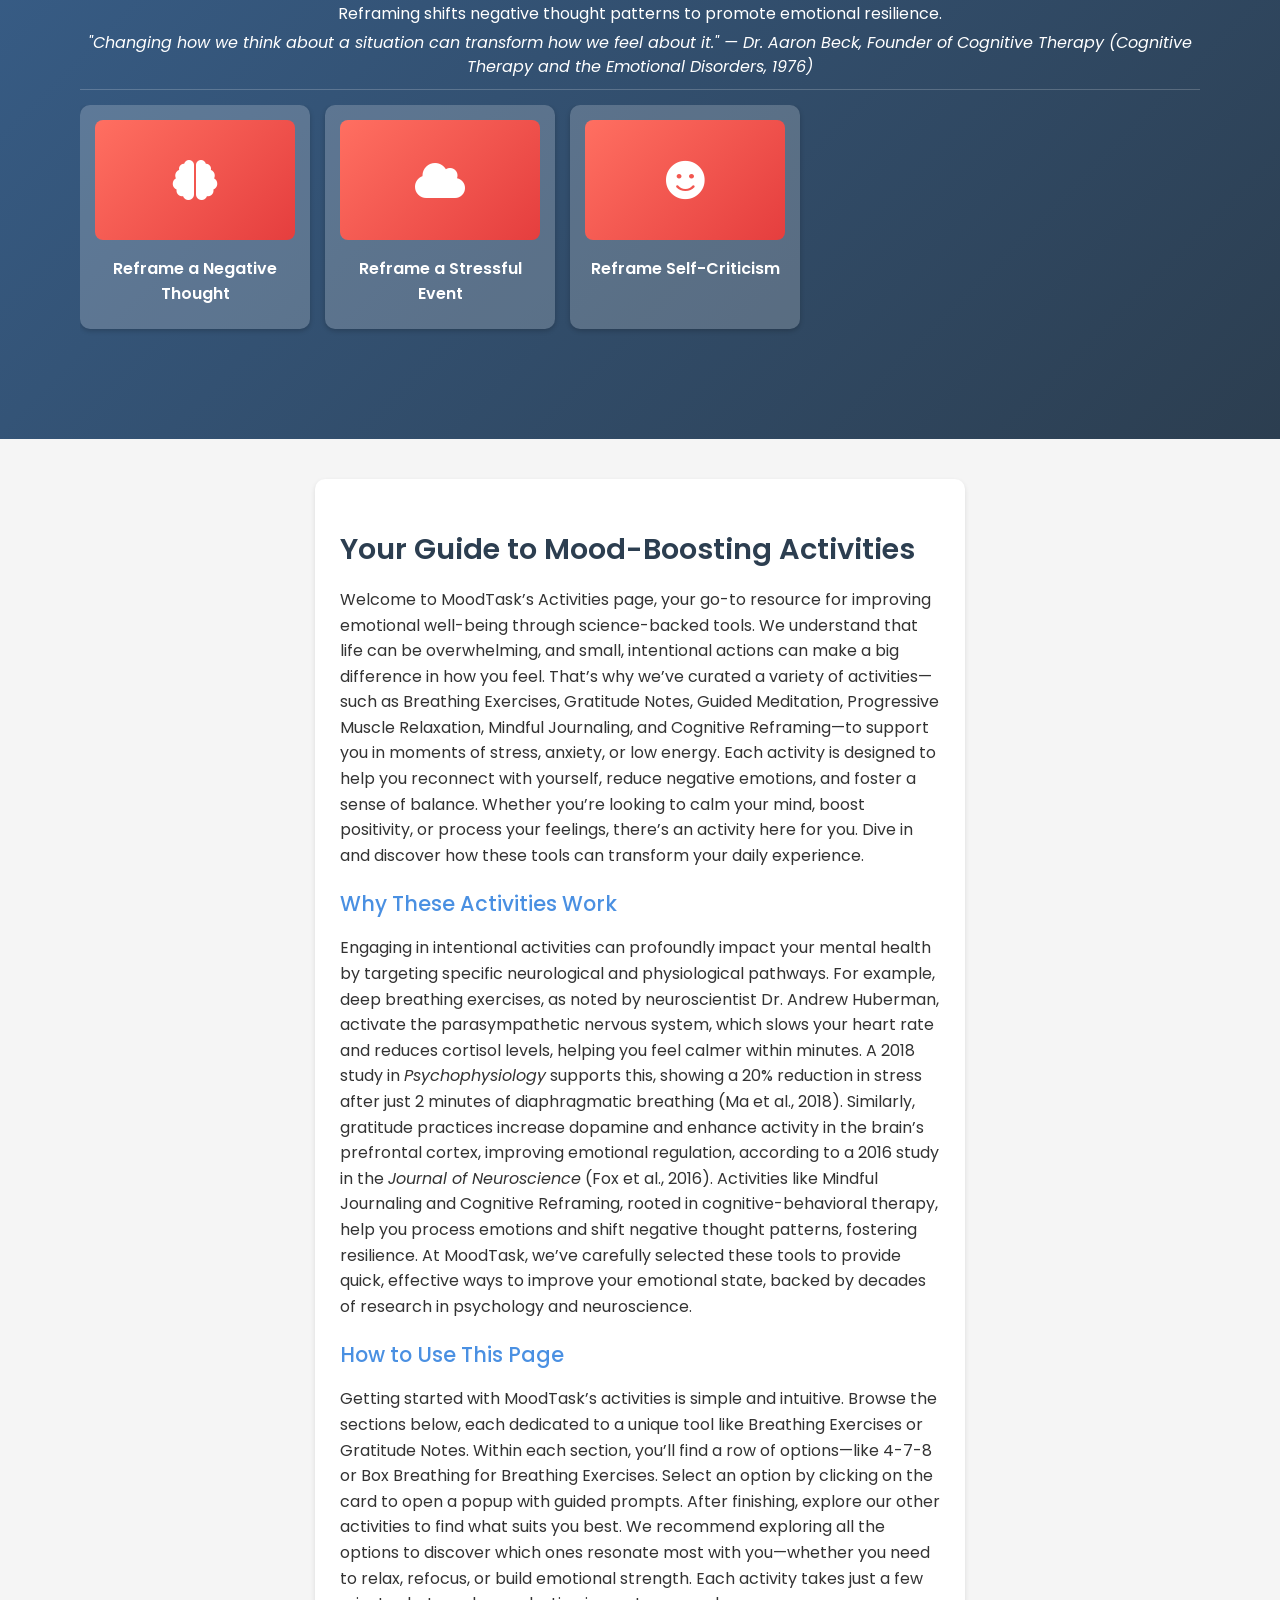
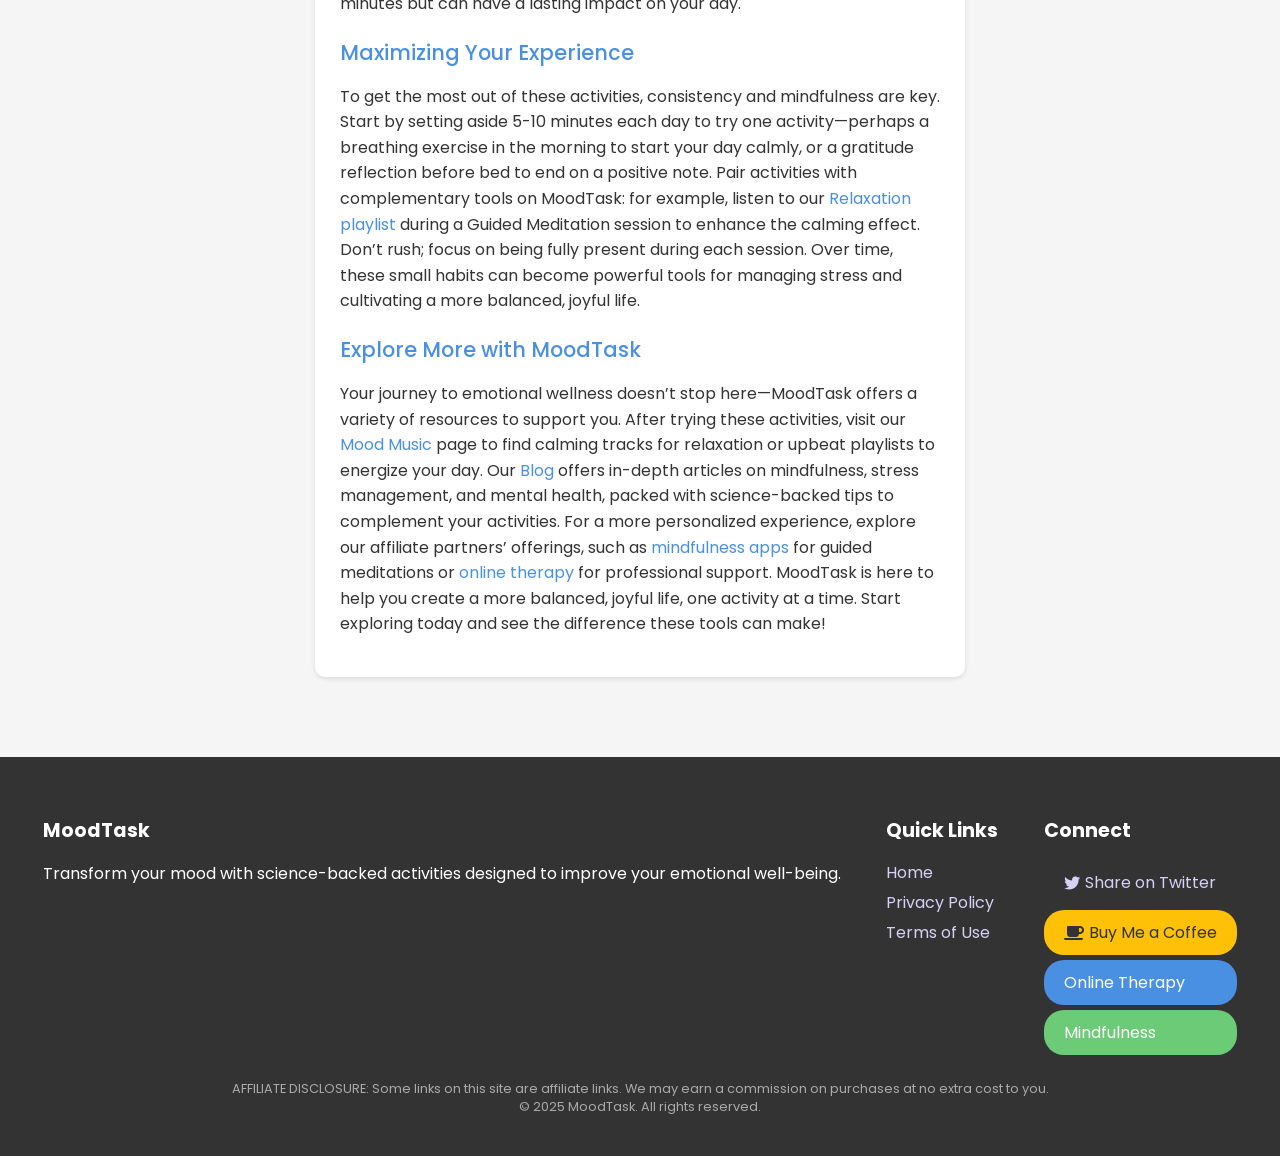
==== commit 43b509f9: "Update activities.html" ====
--- a/activities.html
+++ b/activities.html
@@ -76,6 +76,9 @@
             font-size: 1.5em;
             cursor: pointer;
             color: #2C3E50;
+            position: absolute;
+            top: 10px;
+            right: 20px;
         }
         .main-content {
             transition: opacity 0.5s ease;
@@ -626,6 +629,12 @@
             border-radius: 5px;
             text-align: center;
         }
+        .ad-container {
+            min-width: 300px;
+            width: 100%;
+            margin: 20px auto;
+            text-align: center;
+        }
         @media (max-width: 600px) {
             .nav-bar {
                 flex-direction: row;
@@ -655,6 +664,9 @@
             }
             .burger-menu {
                 display: block;
+                position: absolute;
+                top: 10px;
+                right: 20px;
             }
             .main-content {
                 padding-top: 70px;
@@ -730,6 +742,9 @@
             #breathing-pulse {
                 width: 100px;
                 height: 100px;
+            }
+            .ad-container {
+                min-width: 250px;
             }
         }
     </style>
@@ -1373,7 +1388,7 @@
             textArea.value = '';
         }
 
-        // Exercise Activity (Refined SmartWOD Style)
+        // Exercise Activity
         let exerciseInterval = null;
         let exercisePaused = false;
         let exerciseTimeLeft = 0;
@@ -1382,7 +1397,6 @@
         let totalRounds = 0;
         let workTime = 0;
         let restTime = 0;
-        let isWorkPhase = true;
         let exerciseType = '';
         let forTimeElapsed = 0;
 
@@ -1411,8 +1425,9 @@
             totalRounds = parseInt(roundsInput.value) || 5;
             workTime = parseInt(workInput.value) || 20;
             restTime = parseInt(restInput.value) || 10;
-            exerciseTotalTime = (type === 'tabata') ? (20 + 10) * 8 : (type === 'emom') ? (workTime + restTime) * totalRounds : workTime;
-            exerciseTimeLeft = (type === 'amrap' || type === 'for-time') ? workTime : (type === 'tabata') ? 20 : workTime;
+            exerciseTotalTime = (type === 'tabata') ? 240 : (type === 'emom') ? 60 * totalRounds : (type === 'amrap') ? workTime : 0;
+            exerciseTimeLeft = (type === 'amrap') ? workTime : (type === 'tabata') ? 20 : (type === 'emom') ? 60 : 0;
+            forTimeElapsed = 0;
             const info = document.getElementById('exercise-info');
             const timer = document.getElementById('exercise-timer');
             const minutes = Math.floor(exerciseTimeLeft / 60);
@@ -1430,8 +1445,8 @@
             totalRounds = parseInt(document.getElementById('exercise-rounds').value) || 5;
             workTime = parseInt(document.getElementById('exercise-work').value) || 20;
             restTime = parseInt(document.getElementById('exercise-rest').value) || 10;
-            exerciseTotalTime = (exerciseType === 'tabata') ? (20 + 10) * 8 : (exerciseType === 'emom') ? (workTime + restTime) * totalRounds : (exerciseType === 'amrap') ? workTime : 0;
-            exerciseTimeLeft = (exerciseType === 'amrap' || exerciseType === 'tabata') ? ((exerciseType === 'tabata') ? 20 : workTime) : (exerciseType === 'emom') ? workTime : 0;
+            exerciseTotalTime = (exerciseType === 'tabata') ? 240 : (exerciseType === 'emom') ? 60 * totalRounds : (exerciseType === 'amrap') ? workTime : 0;
+            exerciseTimeLeft = (exerciseType === 'amrap') ? workTime : (exerciseType === 'tabata') ? 20 : (exerciseType === 'emom') ? 60 : 0;
             forTimeElapsed = 0;
 
             const timer = document.getElementById('exercise-timer');
@@ -1446,41 +1461,43 @@
 
                     if (exerciseType === 'for-time') {
                         forTimeElapsed++;
-                        progress.style.width = `${(forTimeElapsed / 3600) * 100}%`; // Cap at 1 hour for progress
-                    } else if (exerciseType === 'amrap' || exerciseType === 'tabata') {
+                        progress.style.width = `${(forTimeElapsed / 3600) * 100}%`;
+                    } else if (exerciseType === 'amrap') {
                         progress.style.width = `${((workTime - exerciseTimeLeft) / workTime) * 100}%`;
                         if (exerciseTimeLeft <= 0) {
-                            if (exerciseType === 'tabata' && currentRound < 7) {
-                                currentRound++;
-                                exerciseTimeLeft = (currentRound % 2 === 0) ? 10 : 20;
-                                info.textContent = `TABATA - ${currentRound % 2 === 0 ? 'Rest' : 'Work'} (${currentRound + 1}/8)`;
-                            } else if (exerciseType === 'amrap') {
+                            clearInterval(exerciseInterval);
+                            info.textContent = 'AMRAP - Complete!';
+                            pauseButton.style.display = 'none';
+                            return;
+                        }
+                        exerciseTimeLeft--;
+                    } else if (exerciseType === 'emom') {
+                        progress.style.width = `${((currentRound * 60 + (60 - exerciseTimeLeft)) / exerciseTotalTime) * 100}%`;
+                        if (exerciseTimeLeft <= 0) {
+                            currentRound++;
+                            if (currentRound < totalRounds) {
+                                exerciseTimeLeft = 60;
+                                info.textContent = `EMOM - Round ${currentRound + 1}/${totalRounds}`;
+                            } else {
                                 clearInterval(exerciseInterval);
-                                info.textContent = 'AMRAP - Complete!';
+                                info.textContent = 'EMOM - Complete!';
                                 pauseButton.style.display = 'none';
                                 return;
                             }
                         }
                         exerciseTimeLeft--;
-                    } else if (exerciseType === 'emom') {
-                        progress.style.width = `${((currentRound * (workTime + restTime) + (isWorkPhase ? workTime - exerciseTimeLeft : workTime + restTime - exerciseTimeLeft)) / exerciseTotalTime) * 100}%`;
+                    } else if (exerciseType === 'tabata') {
+                        progress.style.width = `${((240 - exerciseTimeLeft) / 240) * 100}%`;
                         if (exerciseTimeLeft <= 0) {
-                            if (isWorkPhase) {
-                                isWorkPhase = false;
-                                exerciseTimeLeft = restTime;
-                                info.textContent = `EMOM - Rest (Round ${currentRound + 1}/${totalRounds})`;
+                            if (currentRound < 7) {
+                                currentRound++;
+                                exerciseTimeLeft = (currentRound % 2 === 0) ? 10 : 20;
+                                info.textContent = `TABATA - ${currentRound % 2 === 0 ? 'Rest' : 'Work'} (${Math.floor(currentRound / 2) + 1}/8)`;
                             } else {
-                                isWorkPhase = true;
-                                currentRound++;
-                                if (currentRound < totalRounds) {
-                                    exerciseTimeLeft = workTime;
-                                    info.textContent = `EMOM - Work (Round ${currentRound + 1}/${totalRounds})`;
-                                } else {
-                                    clearInterval(exerciseInterval);
-                                    info.textContent = 'EMOM - Complete!';
-                                    pauseButton.style.display = 'none';
-                                    return;
-                                }
+                                clearInterval(exerciseInterval);
+                                info.textContent = 'TABATA - Complete!';
+                                pauseButton.style.display = 'none';
+                                return;
                             }
                         }
                         exerciseTimeLeft--;
@@ -1490,7 +1507,7 @@
 
             if (exerciseInterval) clearInterval(exerciseInterval);
             exerciseInterval = setInterval(updateTimer, 1000);
-            updateTimer(); // Initial call
+            updateTimer();
         }
 
         function stopExercise() {
@@ -1502,7 +1519,6 @@
             currentRound = 0;
             exerciseTimeLeft = 0;
             exerciseTotalTime = 0;
-            isWorkPhase = true;
             forTimeElapsed = 0;
             const timer = document.getElementById('exercise-timer');
             const progress = document.getElementById('exercise-progress');
@@ -1532,6 +1548,36 @@
             }
         }
 
+        // AdSense initialization with delay and visibility check
+        function initializeAds() {
+            const adContainer = document.querySelector('.ad-container');
+            if (!adContainer) {
+                console.error('Ad container not found');
+                return;
+            }
+
+            const isContainerReady = () => {
+                const rect = adContainer.getBoundingClientRect();
+                return rect.width > 0 && rect.height > 0;
+            };
+
+            const tryPushAd = () => {
+                try {
+                    if (isContainerReady()) {
+                        (adsbygoogle = window.adsbygoogle || []).push({});
+                        console.log('AdSense initialized successfully');
+                    } else {
+                        console.warn('Ad container not ready, retrying...');
+                        setTimeout(tryPushAd, 500);
+                    }
+                } catch (e) {
+                    console.error('AdSense push failed:', e);
+                }
+            };
+
+            setTimeout(tryPushAd, 100);
+        }
+
         // Initial Setup
         window.addEventListener('load', () => {
             adjustMainContentPadding();
@@ -1539,8 +1585,21 @@
             window.addEventListener('resize', adjustMainContentPadding);
             console.log('Page loaded and initialized');
 
-            // Google AdSense initialization
-            (adsbygoogle = window.adsbygoogle || []).push({});
+            // AdSense placement
+            const adContainer = document.createElement('div');
+            adContainer.className = 'ad-container';
+            adContainer.innerHTML = `
+                <ins class="adsbygoogle"
+                     style="display:block"
+                     data-ad-client="ca-pub-15181337633801567"
+                     data-ad-slot="1234567890"
+                     data-ad-format="auto"
+                     data-full-width-responsive="true"></ins>
+            `;
+            document.querySelector('.content-wrapper').appendChild(adContainer);
+
+            // Initialize ads after DOM is ready
+            initializeAds();
         });
 
         // Smooth page transitions
@@ -1558,19 +1617,6 @@
                 }
             });
         });
-
-        // AdSense placement example (can be adjusted as needed)
-        const adContainer = document.createElement('div');
-        adContainer.className = 'ad-container';
-        adContainer.innerHTML = `
-            <ins class="adsbygoogle"
-                 style="display:block"
-                 data-ad-client="ca-pub-15181337633801567"
-                 data-ad-slot="1234567890"
-                 data-ad-format="auto"
-                 data-full-width-responsive="true"></ins>
-        `;
-        document.querySelector('.content-wrapper').appendChild(adContainer);
     </script>
 </body>
 </html>
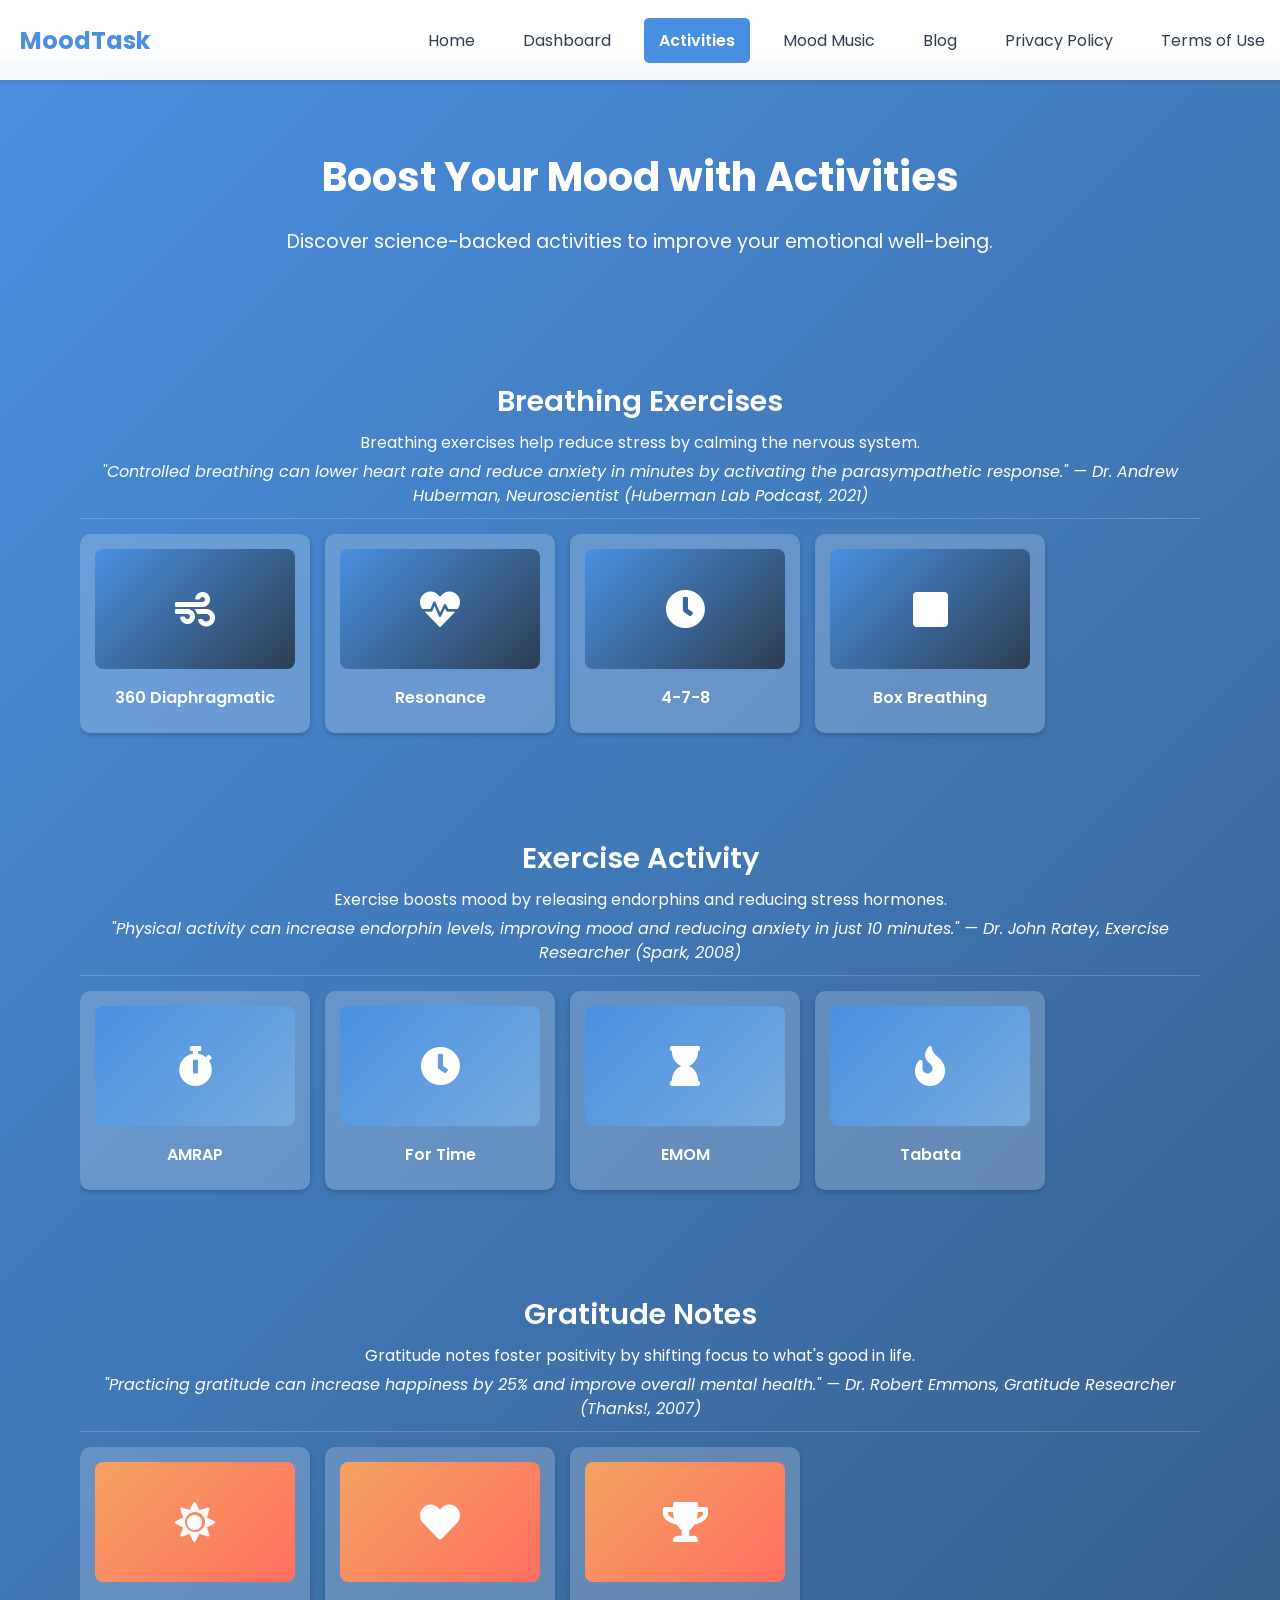
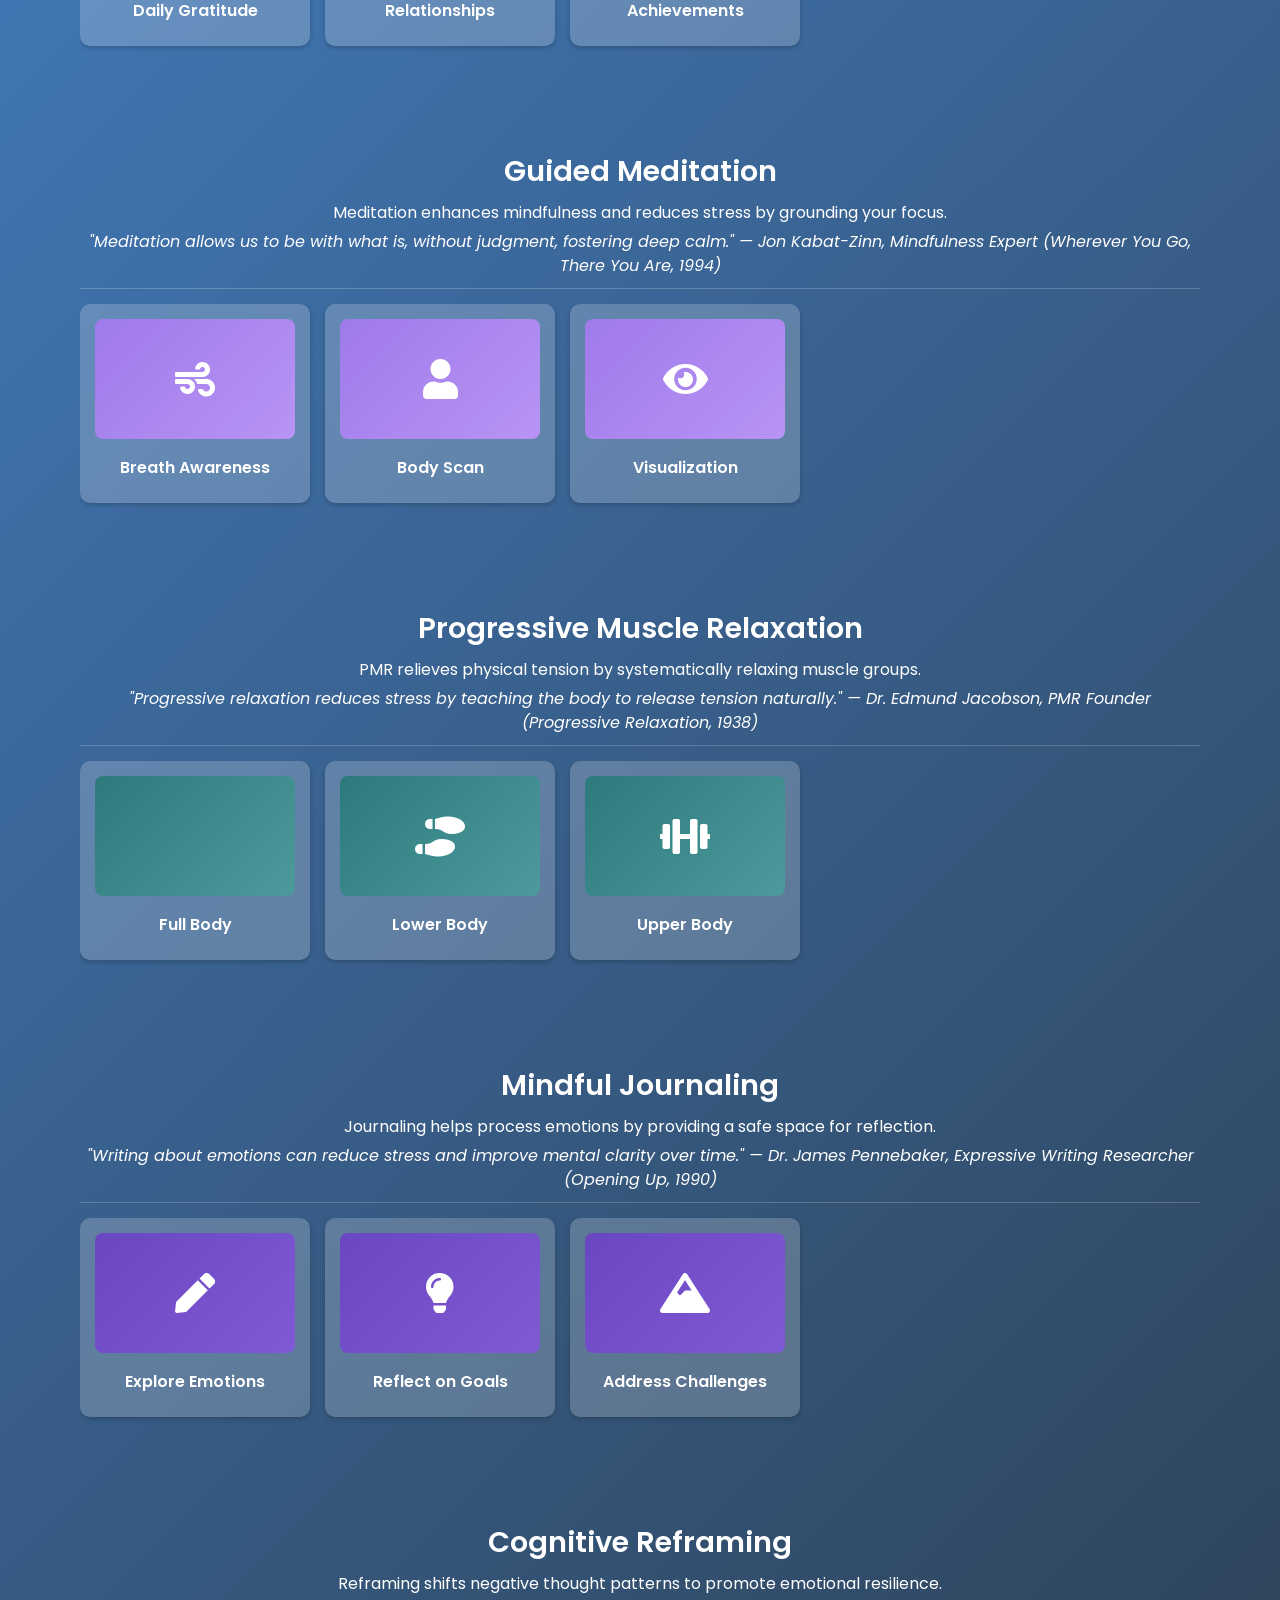
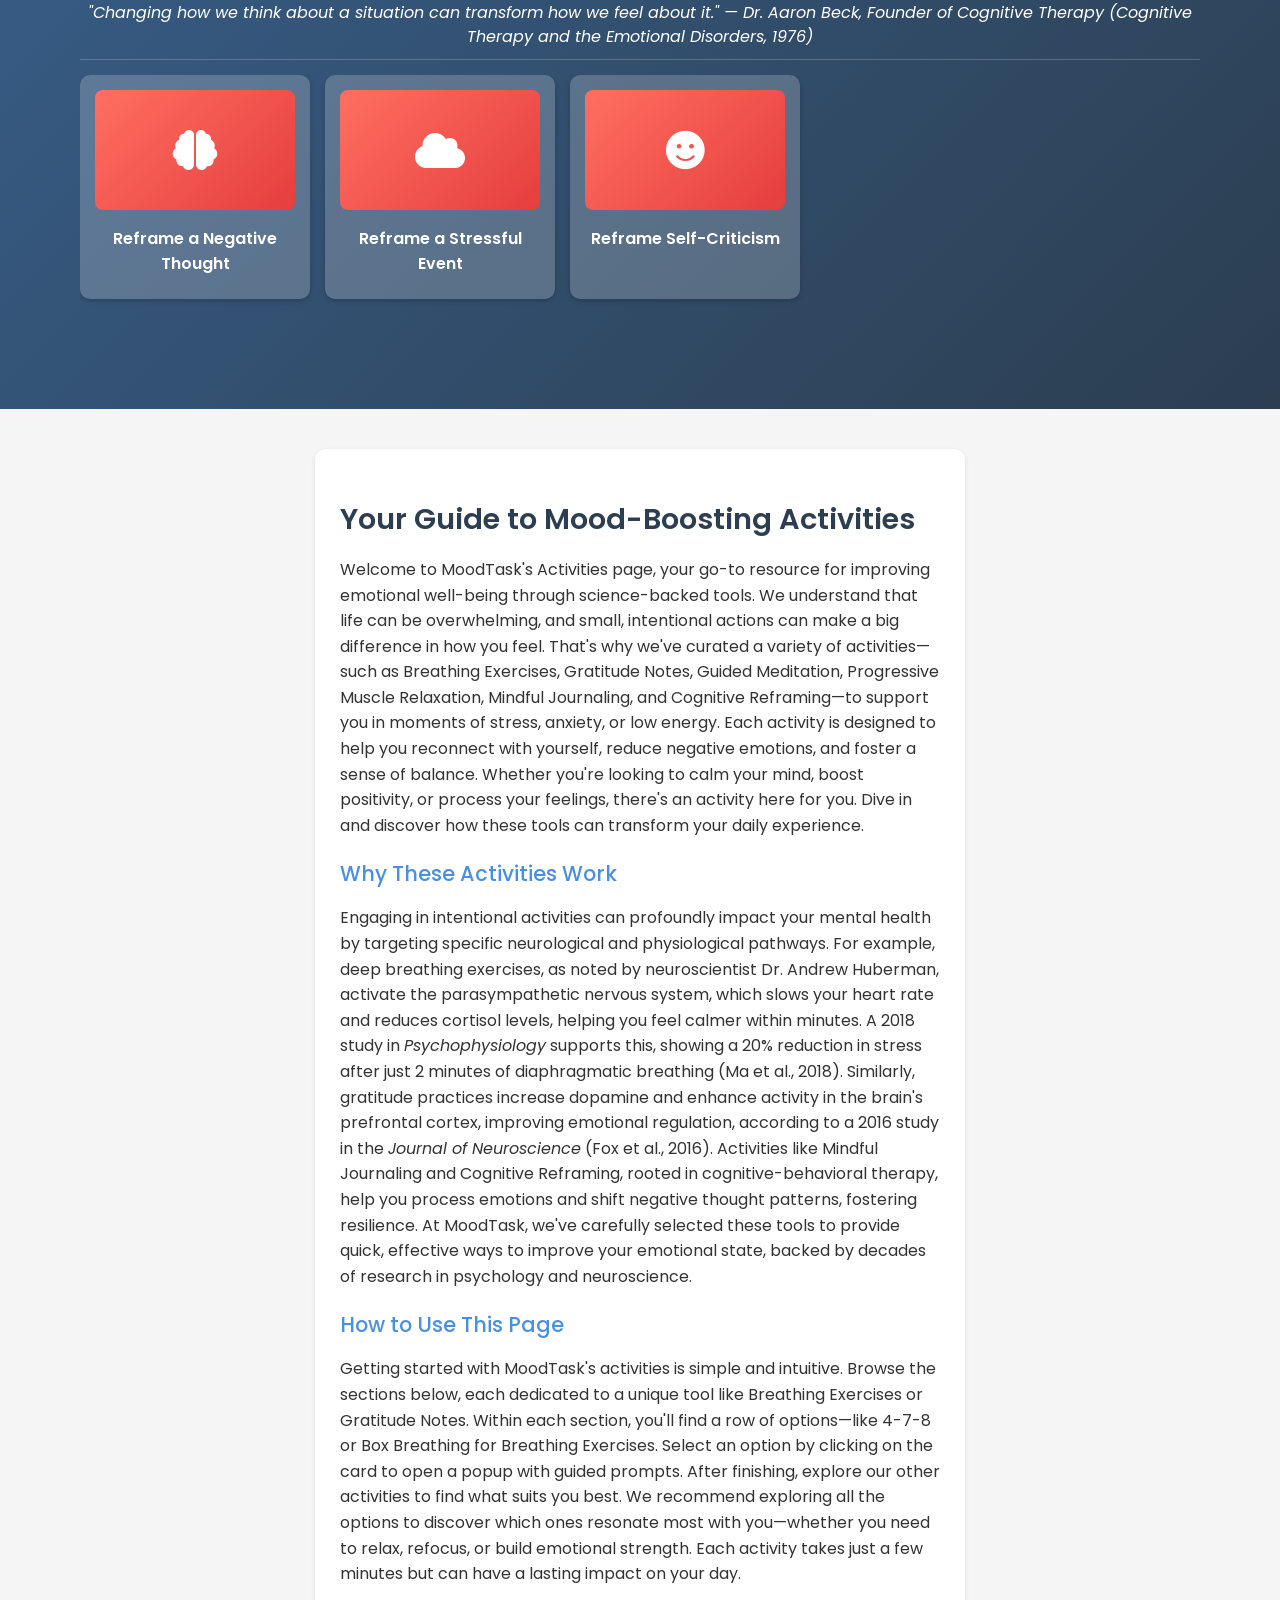
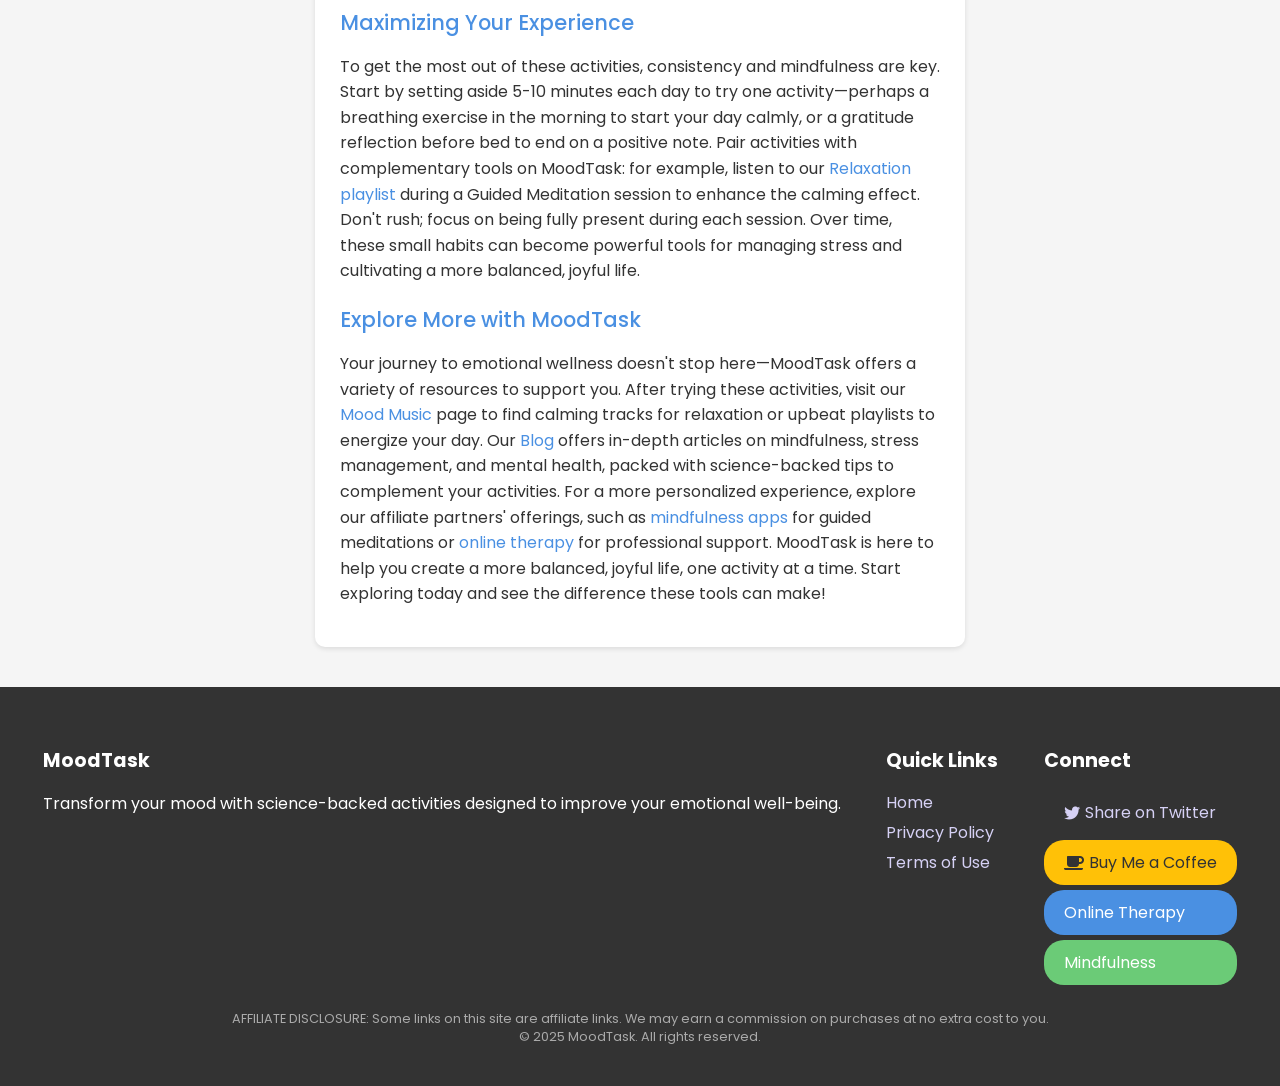
==== commit d9ca14aa: "Update activities.html" ====
--- a/activities.html
+++ b/activities.html
@@ -77,8 +77,15 @@
             cursor: pointer;
             color: #2C3E50;
             position: absolute;
-            top: 10px;
-            right: 20px;
+            right: 15px;
+            top: 50%;
+            transform: translateY(-50%);
+            z-index: 1001;
+            padding: 10px;
+            transition: color 0.3s ease;
+        }
+        .burger-menu:hover {
+            color: #4A90E2;
         }
         .main-content {
             transition: opacity 0.5s ease;
@@ -637,36 +644,46 @@
         }
         @media (max-width: 600px) {
             .nav-bar {
-                flex-direction: row;
-                padding: 10px 20px;
-                height: 60px;
+                height: 50px;
+                padding: 5px 10px;
+                justify-content: space-between;
                 align-items: center;
+            }
+            .nav-bar .logo {
+                font-size: 1.2em;
+                margin-left: 10px;
             }
             .nav-bar .nav-links {
                 display: none;
                 flex-direction: column;
                 position: absolute;
-                top: 60px;
+                top: 50px;
                 left: 0;
                 width: 100%;
-                background-color: rgba(255, 255, 255, 0.95);
+                background-color: #fff;
+                box-shadow: 0 2px 5px rgba(0,0,0,0.1);
                 padding: 10px 0;
-                box-shadow: 0 2px 5px rgba(0,0,0,0.1);
             }
             .nav-bar .nav-links.active {
                 display: flex;
             }
             .nav-bar a {
-                padding: 10px 20px;
+                padding: 10px;
                 width: 100%;
                 text-align: center;
                 box-sizing: border-box;
             }
+            .nav-bar .dropdown {
+                width: 100%;
+            }
+            .nav-bar .dropdown-content {
+                width: 100%;
+                left: 0;
+                position: relative;
+                box-shadow: none;
+            }
             .burger-menu {
                 display: block;
-                position: absolute;
-                top: 10px;
-                right: 20px;
             }
             .main-content {
                 padding-top: 70px;
@@ -839,7 +856,7 @@
                 <div class="activity-section">
                     <h2>Gratitude Notes</h2>
                     <div class="expert-quote">
-                        Gratitude notes foster positivity by shifting focus to what’s good in life.
+                        Gratitude notes foster positivity by shifting focus to what's good in life.
                         <span class="quote">"Practicing gratitude can increase happiness by 25% and improve overall mental health." — Dr. Robert Emmons, Gratitude Researcher (Thanks!, 2007)</span>
                     </div>
                     <div class="activity-row">
@@ -976,19 +993,19 @@
         <div class="content-wrapper">
             <div class="welcome-guide">
                 <h2>Your Guide to Mood-Boosting Activities</h2>
-                <p>Welcome to MoodTask’s Activities page, your go-to resource for improving emotional well-being through science-backed tools. We understand that life can be overwhelming, and small, intentional actions can make a big difference in how you feel. That’s why we’ve curated a variety of activities—such as Breathing Exercises, Gratitude Notes, Guided Meditation, Progressive Muscle Relaxation, Mindful Journaling, and Cognitive Reframing—to support you in moments of stress, anxiety, or low energy. Each activity is designed to help you reconnect with yourself, reduce negative emotions, and foster a sense of balance. Whether you’re looking to calm your mind, boost positivity, or process your feelings, there’s an activity here for you. Dive in and discover how these tools can transform your daily experience.</p>
+                <p>Welcome to MoodTask's Activities page, your go-to resource for improving emotional well-being through science-backed tools. We understand that life can be overwhelming, and small, intentional actions can make a big difference in how you feel. That's why we've curated a variety of activities—such as Breathing Exercises, Gratitude Notes, Guided Meditation, Progressive Muscle Relaxation, Mindful Journaling, and Cognitive Reframing—to support you in moments of stress, anxiety, or low energy. Each activity is designed to help you reconnect with yourself, reduce negative emotions, and foster a sense of balance. Whether you're looking to calm your mind, boost positivity, or process your feelings, there's an activity here for you. Dive in and discover how these tools can transform your daily experience.</p>
                 
                 <h3>Why These Activities Work</h3>
-                <p>Engaging in intentional activities can profoundly impact your mental health by targeting specific neurological and physiological pathways. For example, deep breathing exercises, as noted by neuroscientist Dr. Andrew Huberman, activate the parasympathetic nervous system, which slows your heart rate and reduces cortisol levels, helping you feel calmer within minutes. A 2018 study in <em>Psychophysiology</em> supports this, showing a 20% reduction in stress after just 2 minutes of diaphragmatic breathing (Ma et al., 2018). Similarly, gratitude practices increase dopamine and enhance activity in the brain’s prefrontal cortex, improving emotional regulation, according to a 2016 study in the <em>Journal of Neuroscience</em> (Fox et al., 2016). Activities like Mindful Journaling and Cognitive Reframing, rooted in cognitive-behavioral therapy, help you process emotions and shift negative thought patterns, fostering resilience. At MoodTask, we’ve carefully selected these tools to provide quick, effective ways to improve your emotional state, backed by decades of research in psychology and neuroscience.</p>
+                <p>Engaging in intentional activities can profoundly impact your mental health by targeting specific neurological and physiological pathways. For example, deep breathing exercises, as noted by neuroscientist Dr. Andrew Huberman, activate the parasympathetic nervous system, which slows your heart rate and reduces cortisol levels, helping you feel calmer within minutes. A 2018 study in <em>Psychophysiology</em> supports this, showing a 20% reduction in stress after just 2 minutes of diaphragmatic breathing (Ma et al., 2018). Similarly, gratitude practices increase dopamine and enhance activity in the brain's prefrontal cortex, improving emotional regulation, according to a 2016 study in the <em>Journal of Neuroscience</em> (Fox et al., 2016). Activities like Mindful Journaling and Cognitive Reframing, rooted in cognitive-behavioral therapy, help you process emotions and shift negative thought patterns, fostering resilience. At MoodTask, we've carefully selected these tools to provide quick, effective ways to improve your emotional state, backed by decades of research in psychology and neuroscience.</p>
                 
                 <h3>How to Use This Page</h3>
-                <p>Getting started with MoodTask’s activities is simple and intuitive. Browse the sections below, each dedicated to a unique tool like Breathing Exercises or Gratitude Notes. Within each section, you’ll find a row of options—like 4-7-8 or Box Breathing for Breathing Exercises. Select an option by clicking on the card to open a popup with guided prompts. After finishing, explore our other activities to find what suits you best. We recommend exploring all the options to discover which ones resonate most with you—whether you need to relax, refocus, or build emotional strength. Each activity takes just a few minutes but can have a lasting impact on your day.</p>
+                <p>Getting started with MoodTask's activities is simple and intuitive. Browse the sections below, each dedicated to a unique tool like Breathing Exercises or Gratitude Notes. Within each section, you'll find a row of options—like 4-7-8 or Box Breathing for Breathing Exercises. Select an option by clicking on the card to open a popup with guided prompts. After finishing, explore our other activities to find what suits you best. We recommend exploring all the options to discover which ones resonate most with you—whether you need to relax, refocus, or build emotional strength. Each activity takes just a few minutes but can have a lasting impact on your day.</p>
                 
                 <h3>Maximizing Your Experience</h3>
-                <p>To get the most out of these activities, consistency and mindfulness are key. Start by setting aside 5-10 minutes each day to try one activity—perhaps a breathing exercise in the morning to start your day calmly, or a gratitude reflection before bed to end on a positive note. Pair activities with complementary tools on MoodTask: for example, listen to our <a href="music.html">Relaxation playlist</a> during a Guided Meditation session to enhance the calming effect. Don’t rush; focus on being fully present during each session. Over time, these small habits can become powerful tools for managing stress and cultivating a more balanced, joyful life.</p>
+                <p>To get the most out of these activities, consistency and mindfulness are key. Start by setting aside 5-10 minutes each day to try one activity—perhaps a breathing exercise in the morning to start your day calmly, or a gratitude reflection before bed to end on a positive note. Pair activities with complementary tools on MoodTask: for example, listen to our <a href="music.html">Relaxation playlist</a> during a Guided Meditation session to enhance the calming effect. Don't rush; focus on being fully present during each session. Over time, these small habits can become powerful tools for managing stress and cultivating a more balanced, joyful life.</p>
                 
                 <h3>Explore More with MoodTask</h3>
-                <p>Your journey to emotional wellness doesn’t stop here—MoodTask offers a variety of resources to support you. After trying these activities, visit our <a href="music.html">Mood Music</a> page to find calming tracks for relaxation or upbeat playlists to energize your day. Our <a href="blog.html">Blog</a> offers in-depth articles on mindfulness, stress management, and mental health, packed with science-backed tips to complement your activities. For a more personalized experience, explore our affiliate partners’ offerings, such as <a href="https://www.mindfulness.com/?aff_id=67890">mindfulness apps</a> for guided meditations or <a href="https://www.online-therapy.com/?aff_id=12345">online therapy</a> for professional support. MoodTask is here to help you create a more balanced, joyful life, one activity at a time. Start exploring today and see the difference these tools can make!</p>
+                <p>Your journey to emotional wellness doesn't stop here—MoodTask offers a variety of resources to support you. After trying these activities, visit our <a href="music.html">Mood Music</a> page to find calming tracks for relaxation or upbeat playlists to energize your day. Our <a href="blog.html">Blog</a> offers in-depth articles on mindfulness, stress management, and mental health, packed with science-backed tips to complement your activities. For a more personalized experience, explore our affiliate partners' offerings, such as <a href="https://www.mindfulness.com/?aff_id=67890">mindfulness apps</a> for guided meditations or <a href="https://www.online-therapy.com/?aff_id=12345">online therapy</a> for professional support. MoodTask is here to help you create a more balanced, joyful life, one activity at a time. Start exploring today and see the difference these tools can make!</p>
             </div>
         </div>
         <div class="footer">
@@ -1260,7 +1277,7 @@
             const prompts = {
                 'daily': 'Write about three things you are grateful for today.',
                 'relationships': 'Reflect on a relationship that brings you joy and why.',
-                'achievements': 'Describe a recent achievement you’re proud of and how it made you feel.'
+                'achievements': 'Describe a recent achievement you're proud of and how it made you feel.'
             };
             prompt.textContent = prompts[type];
             textArea.style.display = 'block';
@@ -1351,9 +1368,9 @@
             const prompt = document.getElementById('journaling-prompt');
             const textArea = document.getElementById('journaling-text');
             const prompts = {
-                'emotions': 'Write about how you’re feeling right now and why you might feel this way.',
-                'goals': 'Reflect on a goal you’d like to achieve and what steps you can take toward it.',
-                'challenges': 'Describe a challenge you’re facing and how you might approach it differently.'
+                'emotions': 'Write about how you're feeling right now and why you might feel this way.',
+                'goals': 'Reflect on a goal you'd like to achieve and what steps you can take toward it.',
+                'challenges': 'Describe a challenge you're facing and how you might approach it differently.'
             };
             prompt.textContent = prompts[type];
             textArea.style.display = 'block';
@@ -1372,7 +1389,7 @@
             const prompt = document.getElementById('reframing-prompt');
             const textArea = document.getElementById('reframing-text');
             const prompts = {
-                'negative-thought': 'Write a negative thought you’re having, then reframe it into a more balanced perspective.',
+                'negative-thought': 'Write a negative thought you're having, then reframe it into a more balanced perspective.',
                 'stressful-event': 'Describe a recent stressful event, then find a positive or neutral way to view it.',
                 'self-criticism': 'Write a self-critical thought, then reframe it with self-compassion.'
             };
@@ -1425,13 +1442,13 @@
             totalRounds = parseInt(roundsInput.value) || 5;
             workTime = parseInt(workInput.value) || 20;
             restTime = parseInt(restInput.value) || 10;
-            exerciseTotalTime = (type === 'tabata') ? 240 : (type === 'emom') ? 60 * totalRounds : (type === 'amrap') ? workTime : 0;
-            exerciseTimeLeft = (type === 'amrap') ? workTime : (type === 'tabata') ? 20 : (type === 'emom') ? 60 : 0;
+            exerciseTotalTime = (type === 'tabata') ? 240 : (type === 'emom') ? 60 * totalRounds : (type === 'for-time') ? 3600 : workTime; // 1-hour max for For Time
+            exerciseTimeLeft = (type === 'amrap') ? workTime : (type === 'tabata') ? 20 : (type === 'emom') ? 60 : (type === 'for-time') ? 0 : 0;
             forTimeElapsed = 0;
             const info = document.getElementById('exercise-info');
             const timer = document.getElementById('exercise-timer');
-            const minutes = Math.floor(exerciseTimeLeft / 60);
-            const seconds = exerciseTimeLeft % 60;
+            const minutes = Math.floor((type === 'for-time' ? forTimeElapsed : exerciseTimeLeft) / 60);
+            const seconds = (type === 'for-time' ? forTimeElapsed : exerciseTimeLeft) % 60;
             timer.textContent = `${minutes}:${seconds < 10 ? '0' : ''}${seconds}`;
             info.textContent = `${type.toUpperCase()} - ${type === 'for-time' ? 'Elapsed Time' : 'Time Remaining'}`;
         }
@@ -1445,8 +1462,8 @@
             totalRounds = parseInt(document.getElementById('exercise-rounds').value) || 5;
             workTime = parseInt(document.getElementById('exercise-work').value) || 20;
             restTime = parseInt(document.getElementById('exercise-rest').value) || 10;
-            exerciseTotalTime = (exerciseType === 'tabata') ? 240 : (exerciseType === 'emom') ? 60 * totalRounds : (exerciseType === 'amrap') ? workTime : 0;
-            exerciseTimeLeft = (exerciseType === 'amrap') ? workTime : (exerciseType === 'tabata') ? 20 : (exerciseType === 'emom') ? 60 : 0;
+            exerciseTotalTime = (exerciseType === 'tabata') ? 240 : (exerciseType === 'emom') ? 60 * totalRounds : (exerciseType === 'for-time') ? 3600 : workTime;
+            exerciseTimeLeft = (exerciseType === 'amrap') ? workTime : (exerciseType === 'tabata') ? 20 : (exerciseType === 'emom') ? 60 : (exerciseType === 'for-time') ? 0 : 0;
             forTimeElapsed = 0;
 
             const timer = document.getElementById('exercise-timer');
@@ -1459,10 +1476,7 @@
                     const seconds = (exerciseType === 'for-time' ? forTimeElapsed : exerciseTimeLeft) % 60;
                     timer.textContent = `${minutes}:${seconds < 10 ? '0' : ''}${seconds}`;
 
-                    if (exerciseType === 'for-time') {
-                        forTimeElapsed++;
-                        progress.style.width = `${(forTimeElapsed / 3600) * 100}%`;
-                    } else if (exerciseType === 'amrap') {
+                    if (exerciseType === 'amrap') {
                         progress.style.width = `${((workTime - exerciseTimeLeft) / workTime) * 100}%`;
                         if (exerciseTimeLeft <= 0) {
                             clearInterval(exerciseInterval);
@@ -1471,8 +1485,17 @@
                             return;
                         }
                         exerciseTimeLeft--;
+                    } else if (exerciseType === 'for-time') {
+                        forTimeElapsed++;
+                        progress.style.width = `${(forTimeElapsed / 3600) * 100}%`;
+                        if (forTimeElapsed >= 3600) {
+                            clearInterval(exerciseInterval);
+                            info.textContent = 'FOR TIME - Complete! (1 hour max)';
+                            pauseButton.style.display = 'none';
+                            return;
+                        }
                     } else if (exerciseType === 'emom') {
-                        progress.style.width = `${((currentRound * 60 + (60 - exerciseTimeLeft)) / exerciseTotalTime) * 100}%`;
+                        progress.style.width = `${((currentRound * 60 + (60 - exerciseTimeLeft)) / (totalRounds * 60)) * 100}%`;
                         if (exerciseTimeLeft <= 0) {
                             currentRound++;
                             if (currentRound < totalRounds) {
@@ -1491,7 +1514,7 @@
                         if (exerciseTimeLeft <= 0) {
                             if (currentRound < 7) {
                                 currentRound++;
-                                exerciseTimeLeft = (currentRound % 2 === 0) ? 10 : 20;
+                                exerciseTimeLeft = (currentRound % 2 === 0) ? restTime : workTime;
                                 info.textContent = `TABATA - ${currentRound % 2 === 0 ? 'Rest' : 'Work'} (${Math.floor(currentRound / 2) + 1}/8)`;
                             } else {
                                 clearInterval(exerciseInterval);
